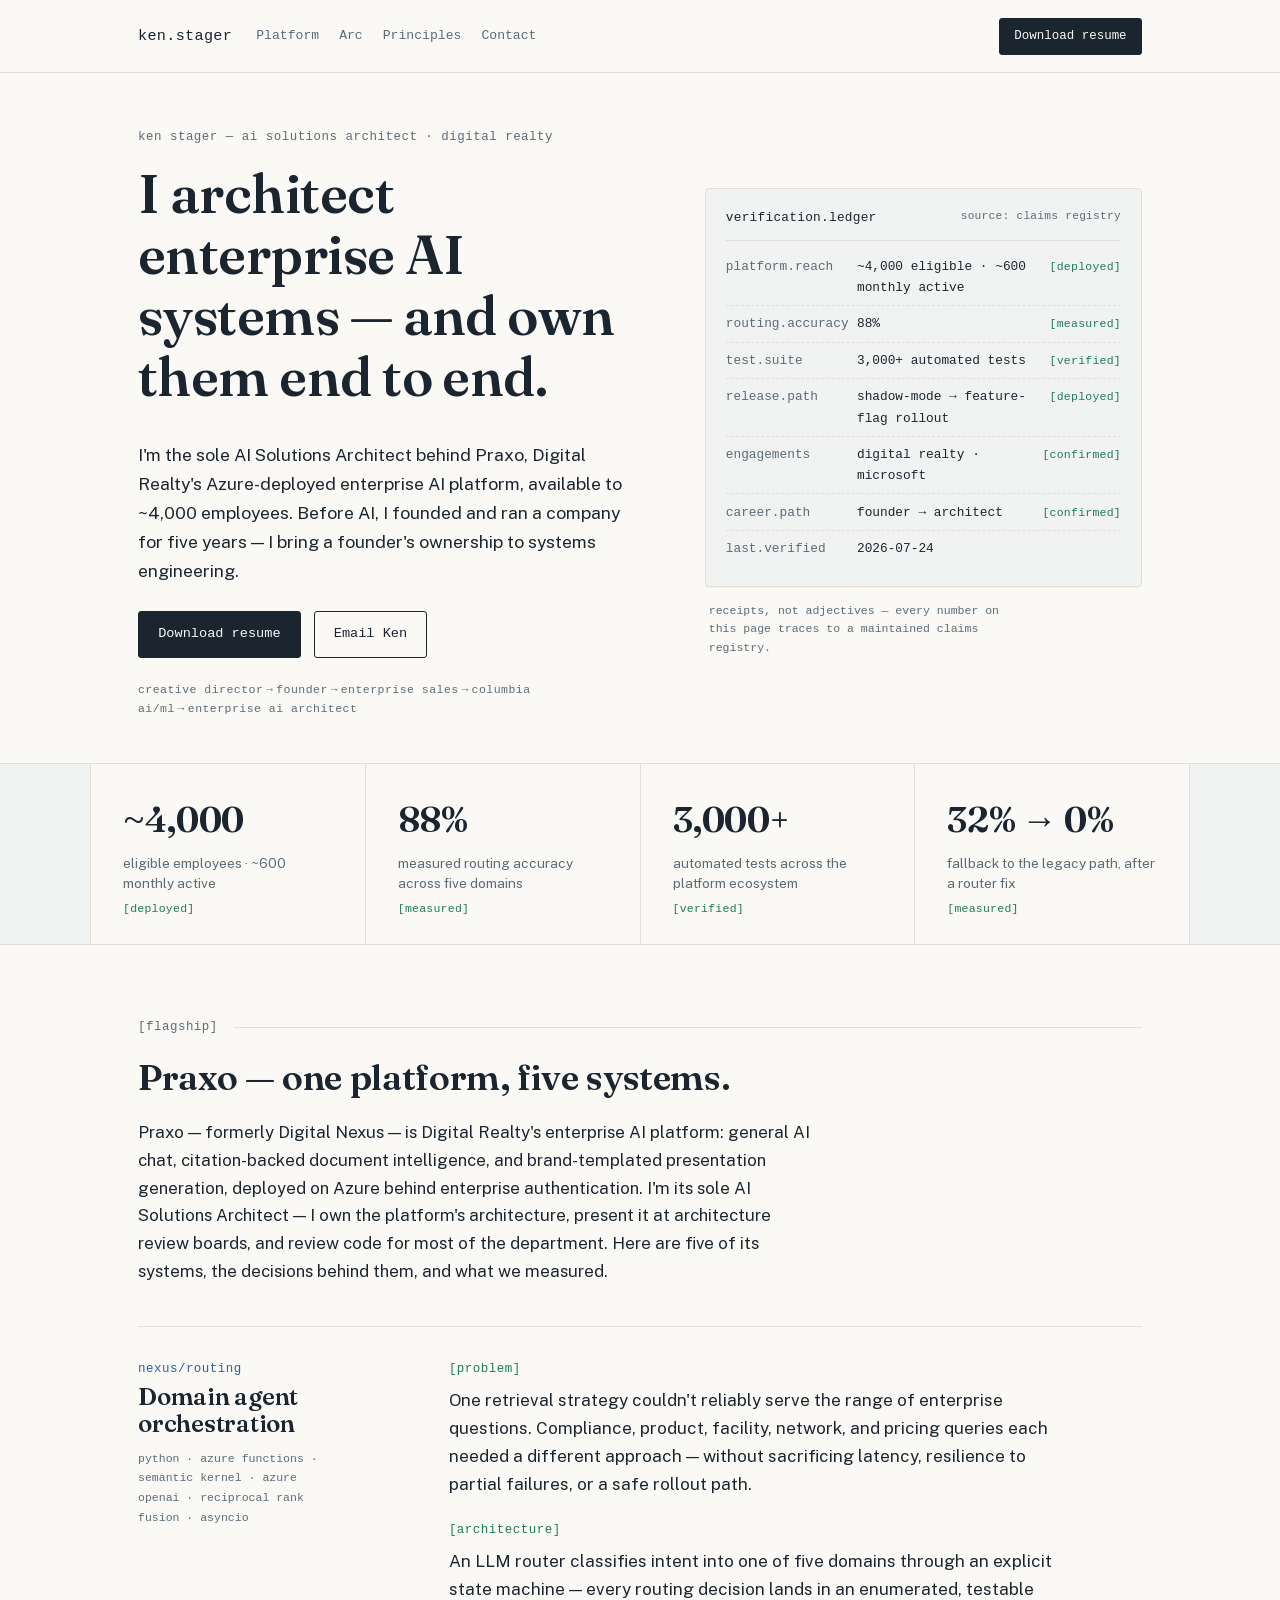
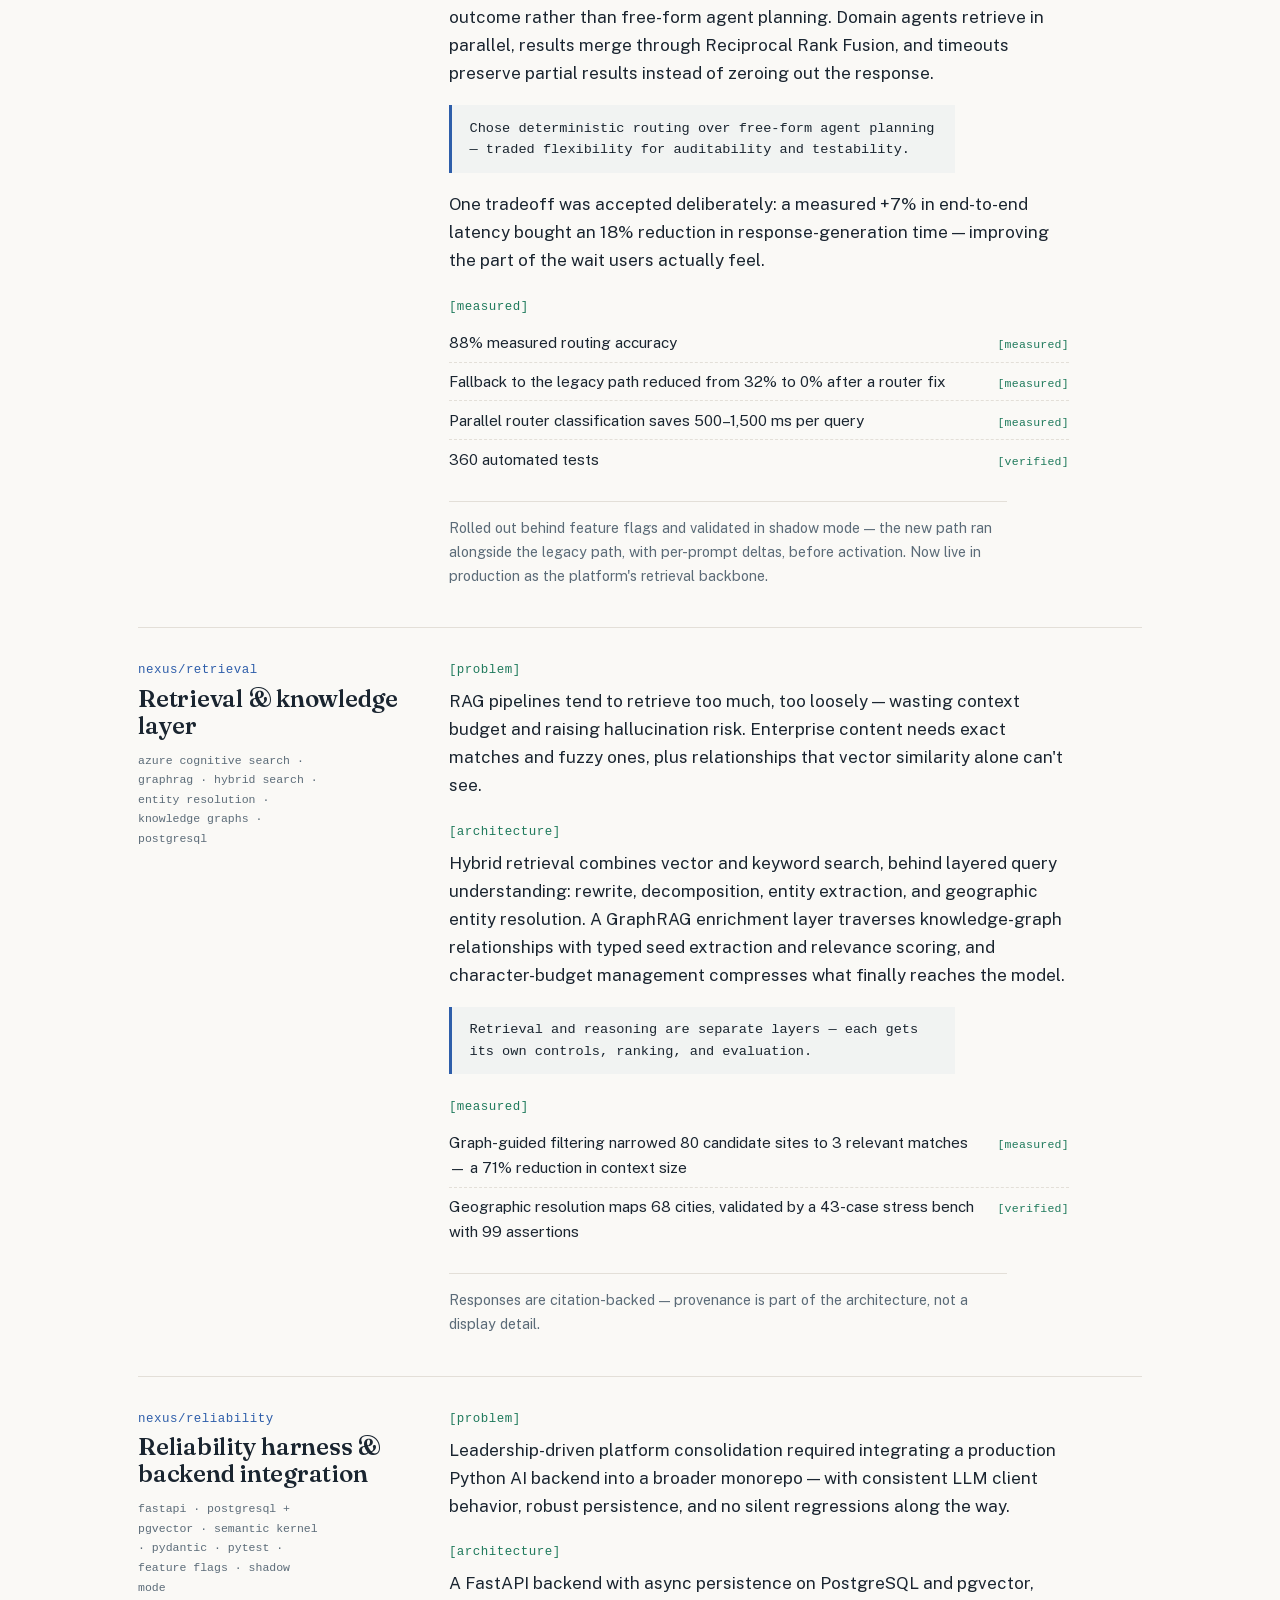
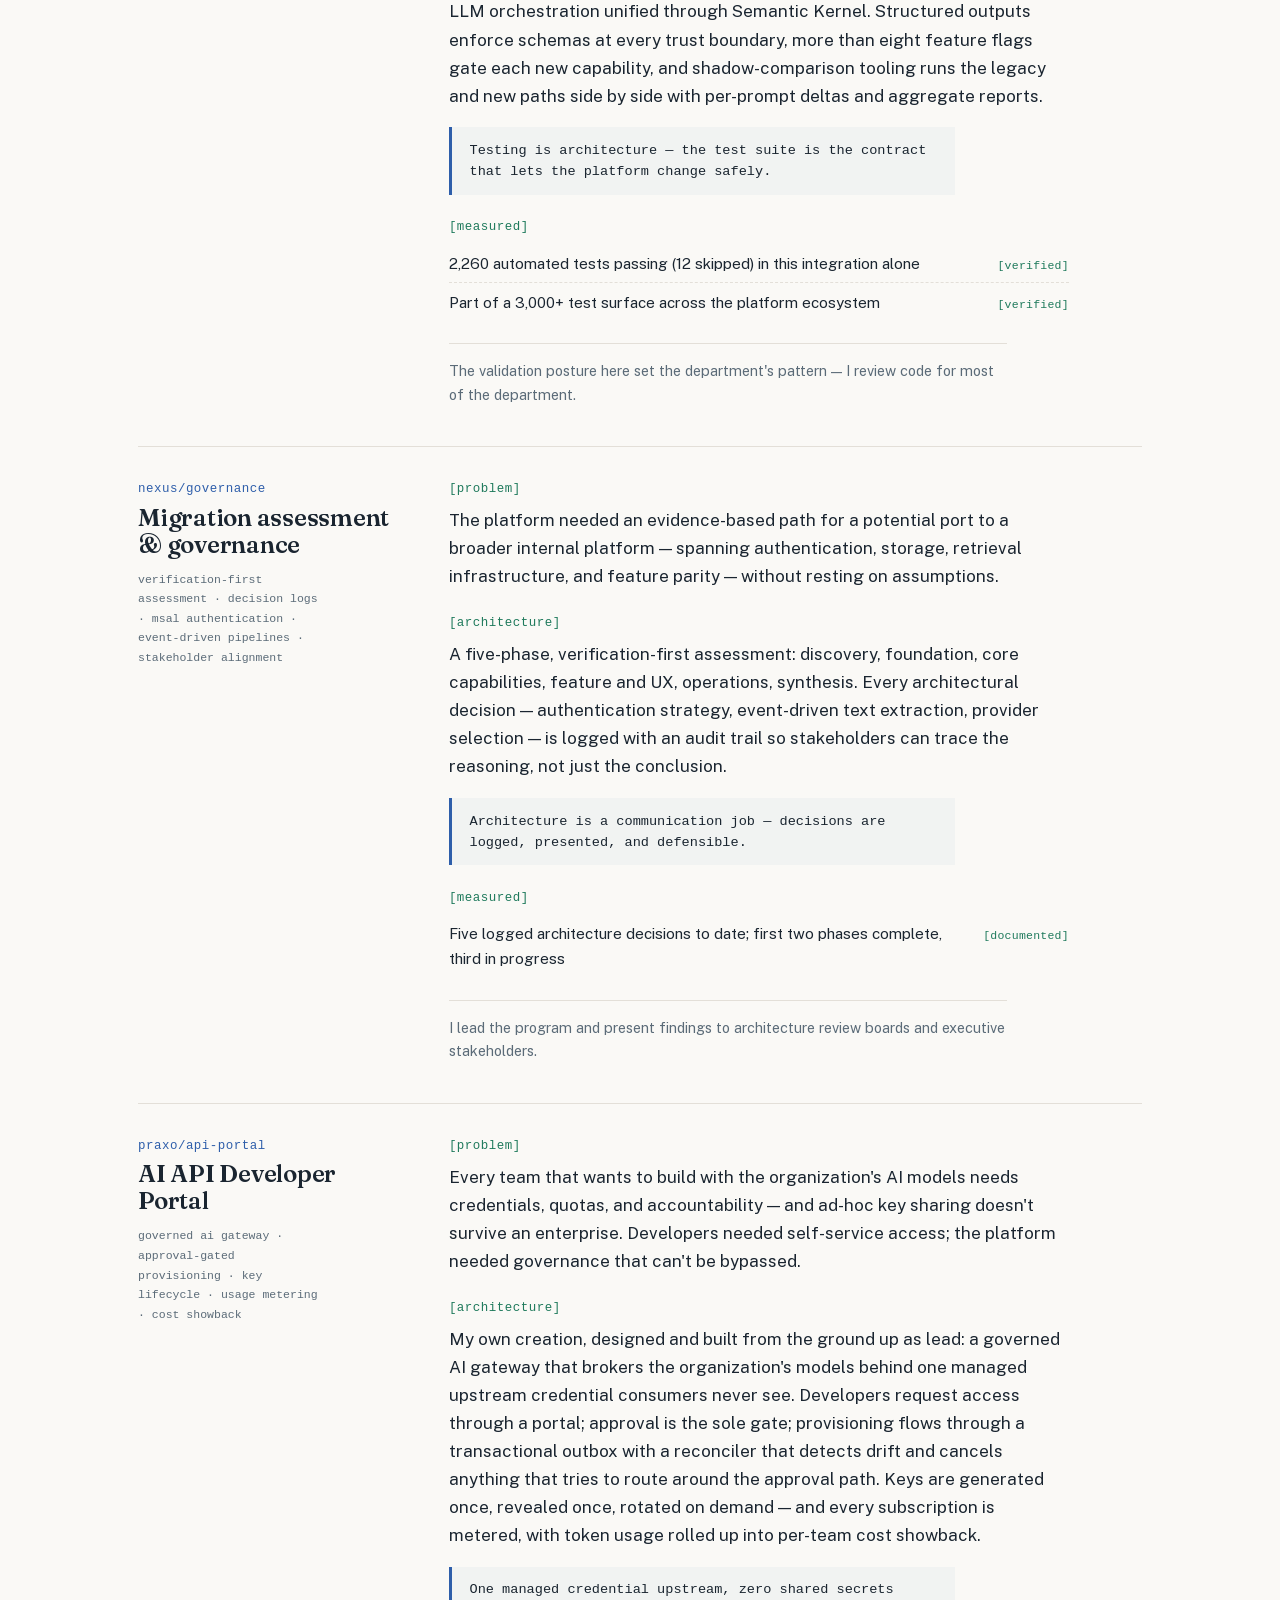
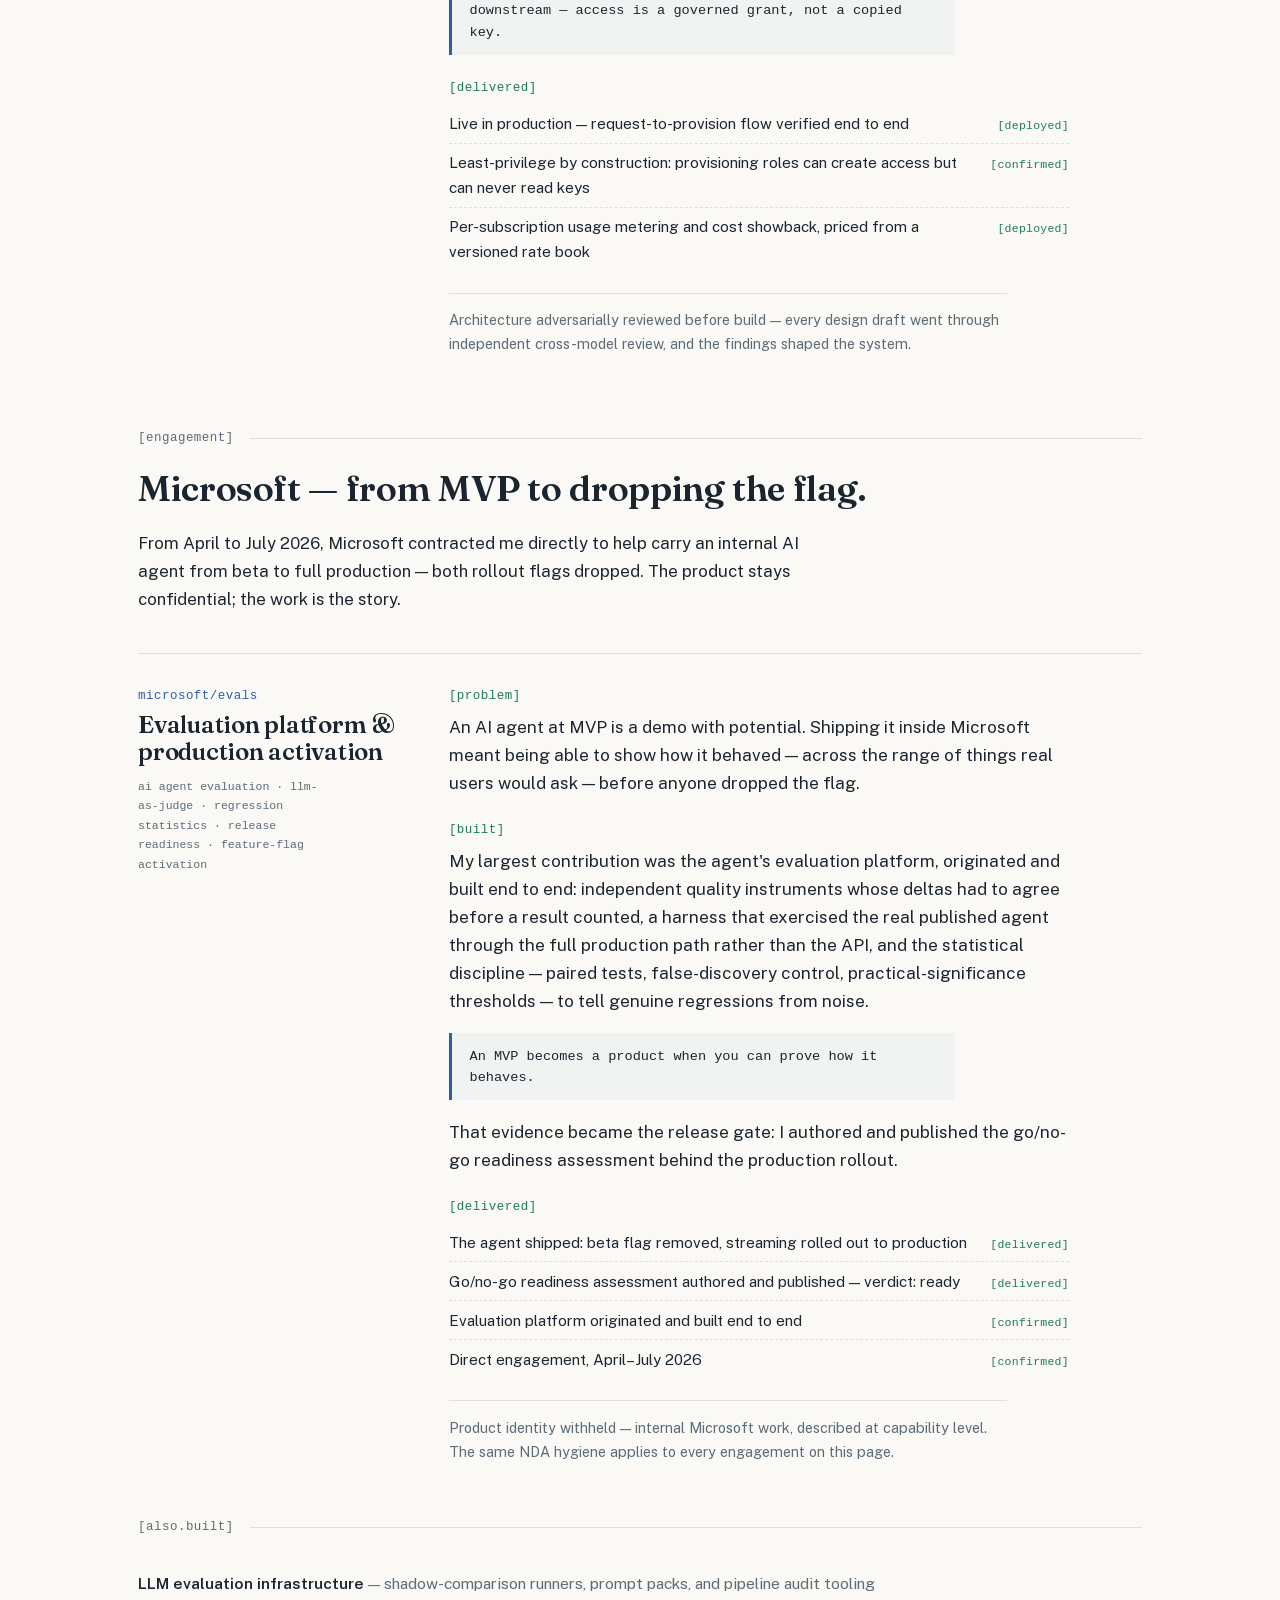
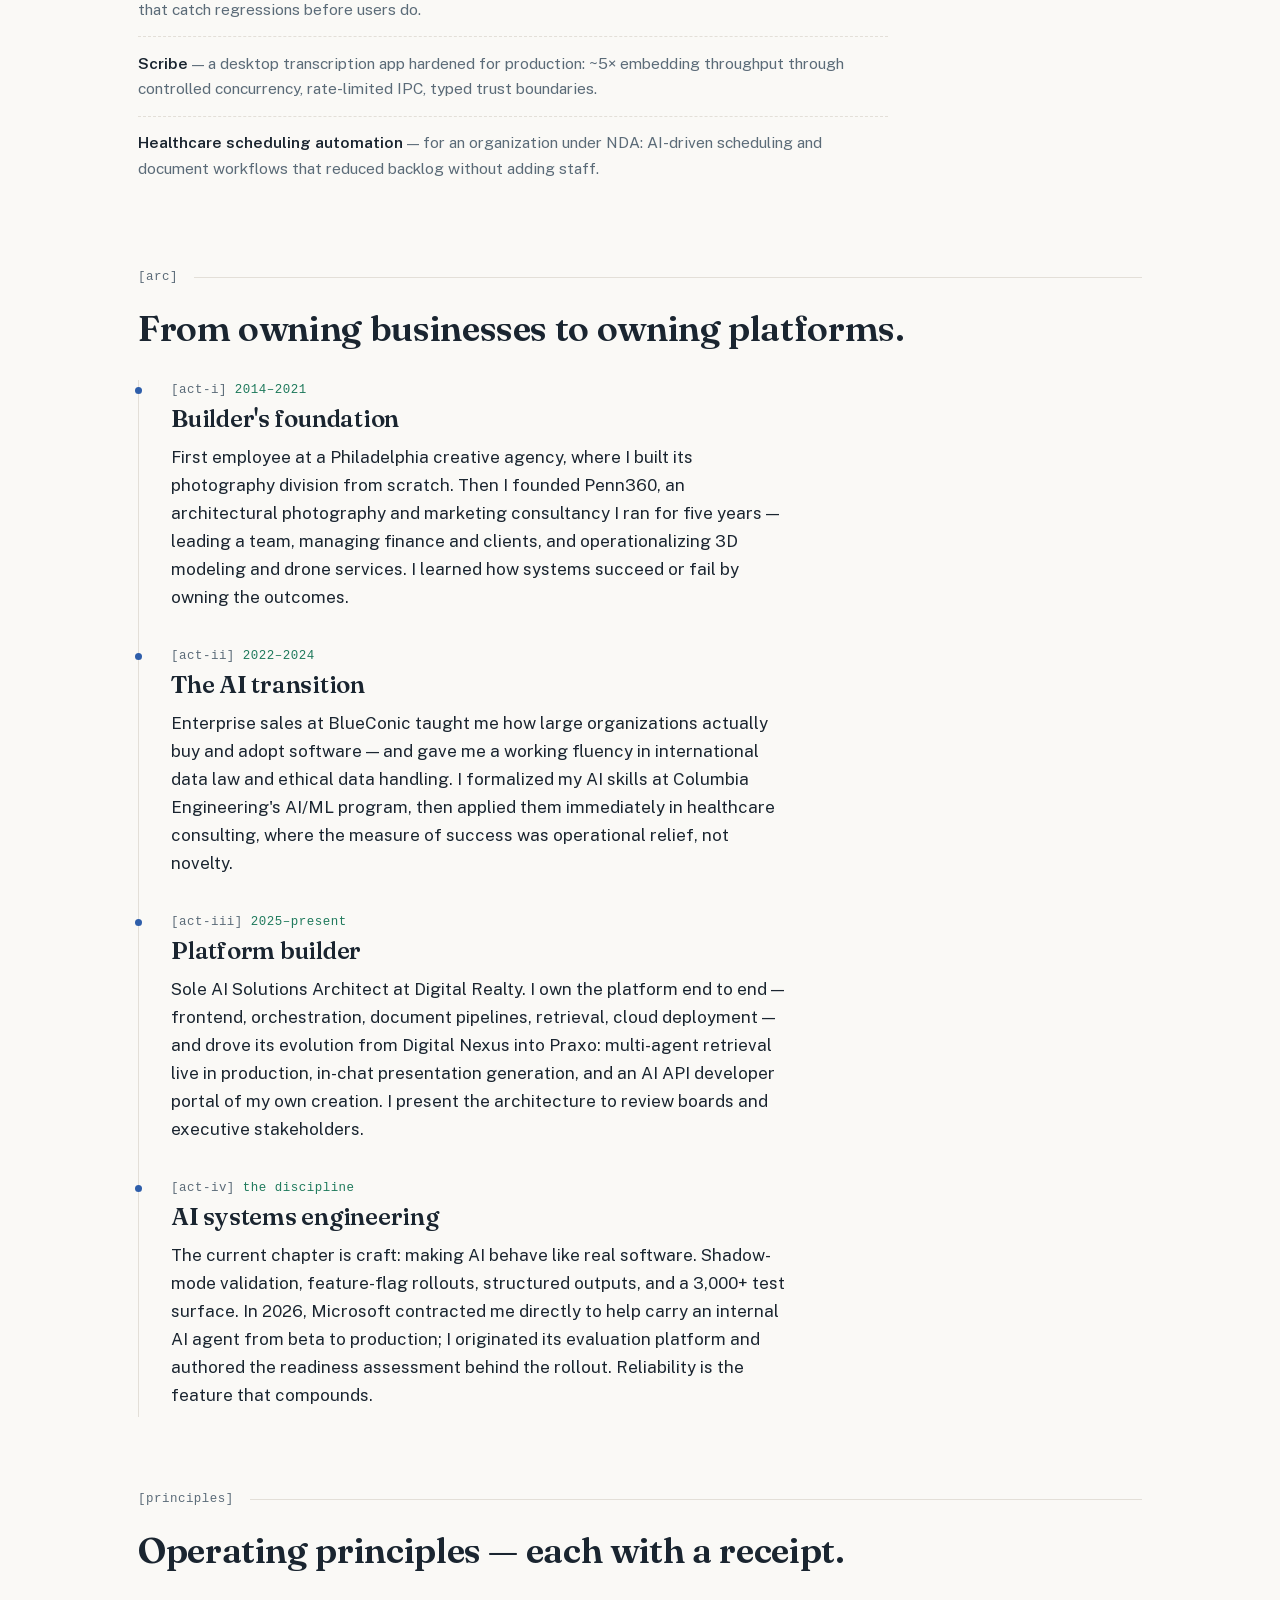
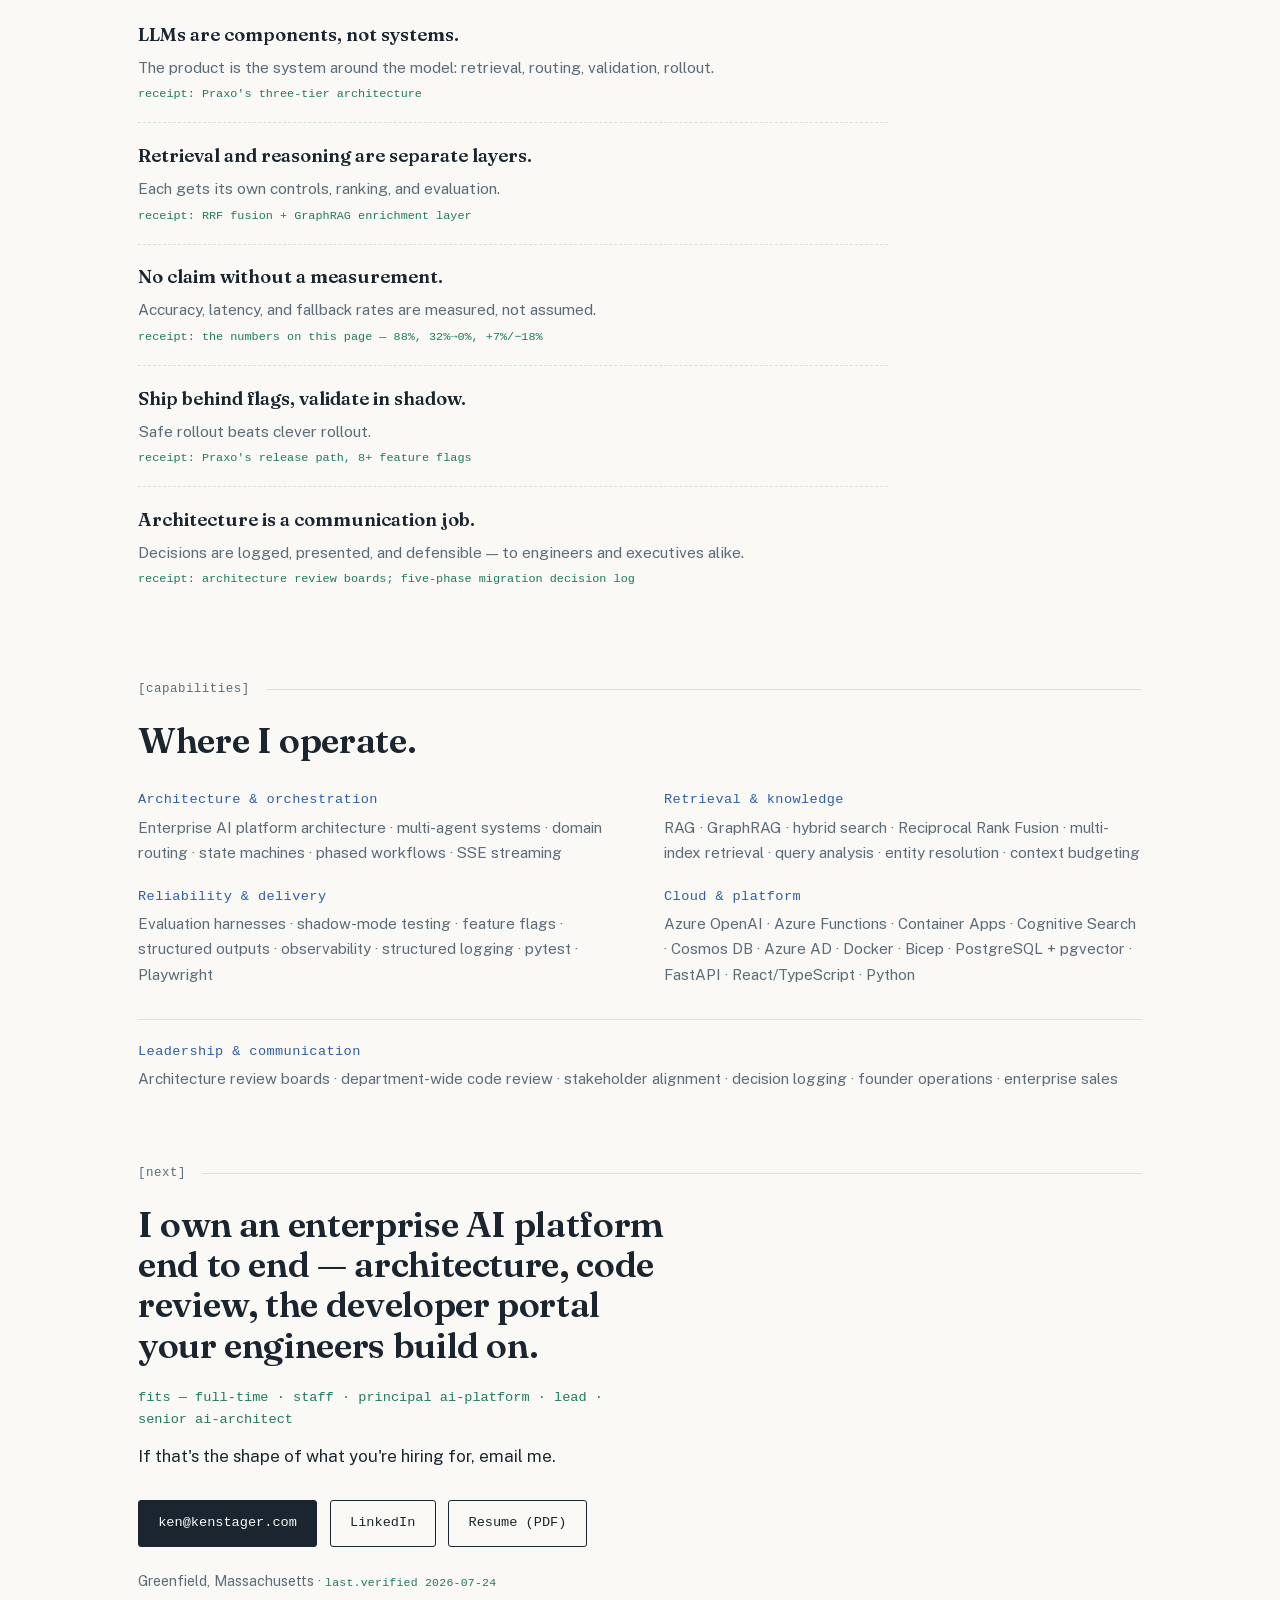
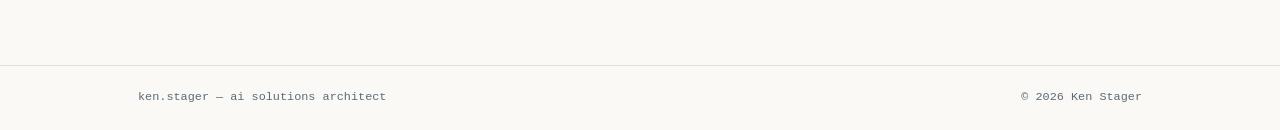
==== index.html @ ca3825c0 "Add Cloudflare Web Analytics beacon Co-Authored-By: Claude Fable 5 <noreply@anthropic.com>" ====
<!DOCTYPE html>
<html lang="en">
<head>
  <meta charset="UTF-8">
  <meta name="viewport" content="width=device-width, initial-scale=1.0">
  <meta name="color-scheme" content="light">
  <meta name="theme-color" content="#FAF9F6">
  <title>Ken Stager — AI Systems Architect | Enterprise AI Platforms</title>
  <meta name="description" content="Ken Stager is the sole AI Solutions Architect behind Praxo, Digital Realty's Azure enterprise AI platform available to ~4,000 employees — and was contracted directly by Microsoft to bring an internal AI agent from MVP to production.">
  <link rel="canonical" href="https://www.kenstager.com/">

  <!-- Open Graph / social sharing -->
  <meta property="og:type" content="profile">
  <meta property="og:title" content="Ken Stager — AI Systems Architect">
  <meta property="og:description" content="Sole AI Solutions Architect behind an Azure enterprise AI platform serving ~4,000 employees. Contracted directly by Microsoft for AI agent evaluation and rollout. Every claim has a receipt.">
  <meta property="og:url" content="https://www.kenstager.com/">
  <meta property="og:image" content="https://www.kenstager.com/og-image.png">
  <meta property="og:image:width" content="1200">
  <meta property="og:image:height" content="630">
  <meta name="twitter:card" content="summary_large_image">
  <meta name="twitter:title" content="Ken Stager — AI Systems Architect">
  <meta name="twitter:description" content="Sole AI Solutions Architect behind an Azure enterprise AI platform serving ~4,000 employees. Every claim has a receipt.">
  <meta name="twitter:image" content="https://www.kenstager.com/og-image.png">

  <link rel="icon" href="favicon.svg" type="image/svg+xml">
  <link rel="apple-touch-icon" href="apple-touch-icon.png">

  <link rel="preload" href="fonts/fraunces-600.woff2" as="font" type="font/woff2" crossorigin>
  <link rel="preload" href="fonts/public-sans.woff2" as="font" type="font/woff2" crossorigin>
  <link rel="stylesheet" href="styles.css">

  <script type="application/ld+json">
  {
    "@context": "https://schema.org",
    "@type": "ProfilePage",
    "dateModified": "2026-07-24",
    "mainEntity": {
      "@type": "Person",
      "name": "Ken Stager",
      "jobTitle": "AI Solutions Architect",
      "worksFor": { "@type": "Organization", "name": "Digital Realty" },
      "alumniOf": { "@type": "CollegeOrUniversity", "name": "Columbia University — Fu Foundation School of Engineering and Applied Science" },
      "address": { "@type": "PostalAddress", "addressLocality": "Greenfield", "addressRegion": "MA", "addressCountry": "US" },
      "email": "mailto:ken@kenstager.com",
      "url": "https://www.kenstager.com/",
      "sameAs": ["https://www.linkedin.com/in/ken-stager/"]
    }
  }
  </script>
</head>
<body>
  <a class="skip-link" href="#main">Skip to content</a>

  <header class="site-header">
    <a class="wordmark" href="#top">ken.stager</a>
    <nav aria-label="Primary">
      <a href="#platform">Platform</a>
      <a href="#arc">Arc</a>
      <a href="#principles">Principles</a>
      <a href="#contact">Contact</a>
    </nav>
    <div class="header-actions">
      <a class="btn btn-primary" href="Ken-Stager-Resume.pdf" download>Download resume</a>
    </div>
  </header>

  <main id="main">

    <!-- ============ HERO ============ -->
    <section class="hero" id="top">
      <div class="hero-copy">
        <p class="eyebrow">ken stager — ai solutions architect · digital realty</p>
        <h1>I architect enterprise AI systems — and own them end&nbsp;to&nbsp;end.</h1>
        <p class="hero-sub">I'm the sole AI Solutions Architect behind Praxo, Digital Realty's Azure-deployed enterprise AI platform, available to ~4,000 employees. Before AI, I founded and ran a company for five years — I bring a founder's ownership to systems engineering.</p>
        <div class="hero-ctas">
          <a class="btn btn-primary" href="Ken-Stager-Resume.pdf" download>Download resume</a>
          <a class="btn btn-ghost" href="mailto:ken@kenstager.com">Email Ken</a>
        </div>
        <p class="breadcrumb" aria-label="Career path">creative director&thinsp;→&thinsp;founder&thinsp;→&thinsp;enterprise sales&thinsp;→&thinsp;columbia ai/ml&thinsp;→&thinsp;enterprise ai architect</p>
      </div>

      <div class="hero-side">
        <div class="ledger" role="img" aria-label="Verification ledger: platform reach around 4,000 eligible users and around 600 monthly active, deployed. Routing accuracy 88 percent, measured. Test suite over 3,000 automated tests, verified. Release path shadow-mode then feature-flag rollout, deployed. Engagements: Digital Realty and Microsoft, confirmed. Career path founder to architect, confirmed. Last verified July 24, 2026.">
          <div class="ledger-head">
            <span>verification.ledger</span>
            <span class="ledger-src">source: claims registry</span>
          </div>
          <dl class="ledger-rows">
            <div class="ledger-row"><dt>platform.reach</dt><dd>~4,000 eligible · ~600 monthly active</dd><dd class="tag">[deployed]</dd></div>
            <div class="ledger-row"><dt>routing.accuracy</dt><dd>88%</dd><dd class="tag">[measured]</dd></div>
            <div class="ledger-row"><dt>test.suite</dt><dd>3,000+ automated tests</dd><dd class="tag">[verified]</dd></div>
            <div class="ledger-row"><dt>release.path</dt><dd>shadow-mode → feature-flag rollout</dd><dd class="tag">[deployed]</dd></div>
            <div class="ledger-row"><dt>engagements</dt><dd>digital realty · microsoft</dd><dd class="tag">[confirmed]</dd></div>
            <div class="ledger-row"><dt>career.path</dt><dd>founder → architect</dd><dd class="tag">[confirmed]</dd></div>
            <div class="ledger-row"><dt>last.verified</dt><dd>2026-07-24</dd><dd class="tag"></dd></div>
          </dl>
        </div>
        <p class="ledger-note">receipts, not adjectives — every number on this page traces to a maintained claims registry.</p>
      </div>
    </section>

    <!-- ============ PROOF STRIP ============ -->
    <section class="proof" aria-label="Key measured results">
      <div class="proof-inner">
      <div class="stat">
        <span class="stat-value">~4,000</span>
        <span class="stat-label">eligible employees · ~600 monthly active</span>
        <span class="tag">[deployed]</span>
      </div>
      <div class="stat">
        <span class="stat-value">88%</span>
        <span class="stat-label">measured routing accuracy across five domains</span>
        <span class="tag">[measured]</span>
      </div>
      <div class="stat">
        <span class="stat-value">3,000+</span>
        <span class="stat-label">automated tests across the platform ecosystem</span>
        <span class="tag">[verified]</span>
      </div>
      <div class="stat">
        <span class="stat-value">32%&thinsp;→&thinsp;0%</span>
        <span class="stat-label">fallback to the legacy path, after a router fix</span>
        <span class="tag">[measured]</span>
      </div>
      </div>
    </section>

    <!-- ============ FLAGSHIP ============ -->
    <section class="section" id="platform">
      <p class="section-eyebrow">[flagship]</p>
      <h2>Praxo — one platform, five systems.</h2>
      <p class="section-lede">Praxo — formerly Digital Nexus — is Digital Realty's enterprise AI platform: general AI chat, citation-backed document intelligence, and brand-templated presentation generation, deployed on Azure behind enterprise authentication. I'm its sole AI Solutions Architect — I own the platform's architecture, present it at architecture review boards, and review code for most of the department. Here are five of its systems, the decisions behind them, and what we measured.</p>

      <!-- (a) Domain agent orchestration -->
      <article class="case">
        <p class="case-scope">nexus/routing</p>
        <h3>Domain agent orchestration</h3>
        <p class="case-stack">python · azure functions · semantic kernel · azure openai · reciprocal rank fusion · asyncio</p>
        <div class="case-body">
          <div class="case-block">
            <p class="case-label">[problem]</p>
            <p>One retrieval strategy couldn't reliably serve the range of enterprise questions. Compliance, product, facility, network, and pricing queries each needed a different approach — without sacrificing latency, resilience to partial failures, or a safe rollout path.</p>
          </div>
          <div class="case-block">
            <p class="case-label">[architecture]</p>
            <p>An LLM router classifies intent into one of five domains through an explicit state machine — every routing decision lands in an enumerated, testable outcome rather than free-form agent planning. Domain agents retrieve in parallel, results merge through Reciprocal Rank Fusion, and timeouts preserve partial results instead of zeroing out the response.</p>
            <blockquote class="decision">Chose deterministic routing over free-form agent planning — traded flexibility for auditability and testability.</blockquote>
            <p>One tradeoff was accepted deliberately: a measured +7% in end-to-end latency bought an 18% reduction in response-generation time — improving the part of the wait users actually feel.</p>
          </div>
          <div class="case-block">
            <p class="case-label">[measured]</p>
            <ul class="measured-list">
              <li>88% measured routing accuracy <span class="tag">[measured]</span></li>
              <li>Fallback to the legacy path reduced from 32% to 0% after a router fix <span class="tag">[measured]</span></li>
              <li>Parallel router classification saves 500–1,500&nbsp;ms per query <span class="tag">[measured]</span></li>
              <li>360 automated tests <span class="tag">[verified]</span></li>
            </ul>
          </div>
          <p class="case-receipt">Rolled out behind feature flags and validated in shadow mode — the new path ran alongside the legacy path, with per-prompt deltas, before activation. Now live in production as the platform's retrieval backbone.</p>
        </div>
      </article>

      <!-- (b) Retrieval & knowledge layer -->
      <article class="case">
        <p class="case-scope">nexus/retrieval</p>
        <h3>Retrieval &amp; knowledge layer</h3>
        <p class="case-stack">azure cognitive search · graphrag · hybrid search · entity resolution · knowledge graphs · postgresql</p>
        <div class="case-body">
          <div class="case-block">
            <p class="case-label">[problem]</p>
            <p>RAG pipelines tend to retrieve too much, too loosely — wasting context budget and raising hallucination risk. Enterprise content needs exact matches and fuzzy ones, plus relationships that vector similarity alone can't see.</p>
          </div>
          <div class="case-block">
            <p class="case-label">[architecture]</p>
            <p>Hybrid retrieval combines vector and keyword search, behind layered query understanding: rewrite, decomposition, entity extraction, and geographic entity resolution. A GraphRAG enrichment layer traverses knowledge-graph relationships with typed seed extraction and relevance scoring, and character-budget management compresses what finally reaches the model.</p>
            <blockquote class="decision">Retrieval and reasoning are separate layers — each gets its own controls, ranking, and evaluation.</blockquote>
          </div>
          <div class="case-block">
            <p class="case-label">[measured]</p>
            <ul class="measured-list">
              <li>Graph-guided filtering narrowed 80 candidate sites to 3 relevant matches — a 71% reduction in context size <span class="tag">[measured]</span></li>
              <li>Geographic resolution maps 68 cities, validated by a 43-case stress bench with 99 assertions <span class="tag">[verified]</span></li>
            </ul>
          </div>
          <p class="case-receipt">Responses are citation-backed — provenance is part of the architecture, not a display detail.</p>
        </div>
      </article>

      <!-- (c) Reliability harness -->
      <article class="case">
        <p class="case-scope">nexus/reliability</p>
        <h3>Reliability harness &amp; backend integration</h3>
        <p class="case-stack">fastapi · postgresql + pgvector · semantic kernel · pydantic · pytest · feature flags · shadow mode</p>
        <div class="case-body">
          <div class="case-block">
            <p class="case-label">[problem]</p>
            <p>Leadership-driven platform consolidation required integrating a production Python AI backend into a broader monorepo — with consistent LLM client behavior, robust persistence, and no silent regressions along the way.</p>
          </div>
          <div class="case-block">
            <p class="case-label">[architecture]</p>
            <p>A FastAPI backend with async persistence on PostgreSQL and pgvector, LLM orchestration unified through Semantic Kernel. Structured outputs enforce schemas at every trust boundary, more than eight feature flags gate each new capability, and shadow-comparison tooling runs the legacy and new paths side by side with per-prompt deltas and aggregate reports.</p>
            <blockquote class="decision">Testing is architecture — the test suite is the contract that lets the platform change safely.</blockquote>
          </div>
          <div class="case-block">
            <p class="case-label">[measured]</p>
            <ul class="measured-list">
              <li>2,260 automated tests passing (12 skipped) in this integration alone <span class="tag">[verified]</span></li>
              <li>Part of a 3,000+ test surface across the platform ecosystem <span class="tag">[verified]</span></li>
            </ul>
          </div>
          <p class="case-receipt">The validation posture here set the department's pattern — I review code for most of the department.</p>
        </div>
      </article>

      <!-- (d) Migration governance -->
      <article class="case">
        <p class="case-scope">nexus/governance</p>
        <h3>Migration assessment &amp; governance</h3>
        <p class="case-stack">verification-first assessment · decision logs · msal authentication · event-driven pipelines · stakeholder alignment</p>
        <div class="case-body">
          <div class="case-block">
            <p class="case-label">[problem]</p>
            <p>The platform needed an evidence-based path for a potential port to a broader internal platform — spanning authentication, storage, retrieval infrastructure, and feature parity — without resting on assumptions.</p>
          </div>
          <div class="case-block">
            <p class="case-label">[architecture]</p>
            <p>A five-phase, verification-first assessment: discovery, foundation, core capabilities, feature and UX, operations, synthesis. Every architectural decision — authentication strategy, event-driven text extraction, provider selection — is logged with an audit trail so stakeholders can trace the reasoning, not just the conclusion.</p>
            <blockquote class="decision">Architecture is a communication job — decisions are logged, presented, and defensible.</blockquote>
          </div>
          <div class="case-block">
            <p class="case-label">[measured]</p>
            <ul class="measured-list">
              <li>Five logged architecture decisions to date; first two phases complete, third in progress <span class="tag">[documented]</span></li>
            </ul>
          </div>
          <p class="case-receipt">I lead the program and present findings to architecture review boards and executive stakeholders.</p>
        </div>
      </article>

      <!-- (e) AI API Developer Portal -->
      <article class="case">
        <p class="case-scope">praxo/api-portal</p>
        <h3>AI API Developer Portal</h3>
        <p class="case-stack">governed ai gateway · approval-gated provisioning · key lifecycle · usage metering · cost showback</p>
        <div class="case-body">
          <div class="case-block">
            <p class="case-label">[problem]</p>
            <p>Every team that wants to build with the organization's AI models needs credentials, quotas, and accountability — and ad-hoc key sharing doesn't survive an enterprise. Developers needed self-service access; the platform needed governance that can't be bypassed.</p>
          </div>
          <div class="case-block">
            <p class="case-label">[architecture]</p>
            <p>My own creation, designed and built from the ground up as lead: a governed AI gateway that brokers the organization's models behind one managed upstream credential consumers never see. Developers request access through a portal; approval is the sole gate; provisioning flows through a transactional outbox with a reconciler that detects drift and cancels anything that tries to route around the approval path. Keys are generated once, revealed once, rotated on demand — and every subscription is metered, with token usage rolled up into per-team cost showback.</p>
            <blockquote class="decision">One managed credential upstream, zero shared secrets downstream — access is a governed grant, not a copied key.</blockquote>
          </div>
          <div class="case-block">
            <p class="case-label">[delivered]</p>
            <ul class="measured-list">
              <li>Live in production — request-to-provision flow verified end to end <span class="tag">[deployed]</span></li>
              <li>Least-privilege by construction: provisioning roles can create access but can never read keys <span class="tag">[confirmed]</span></li>
              <li>Per-subscription usage metering and cost showback, priced from a versioned rate book <span class="tag">[deployed]</span></li>
            </ul>
          </div>
          <p class="case-receipt">Architecture adversarially reviewed before build — every design draft went through independent cross-model review, and the findings shaped the system.</p>
        </div>
      </article>
    </section>

    <!-- ============ MICROSOFT ENGAGEMENT ============ -->
    <section class="section" id="microsoft">
      <p class="section-eyebrow">[engagement]</p>
      <h2>Microsoft — from MVP to dropping the flag.</h2>
      <p class="section-lede">From April to July 2026, Microsoft contracted me directly to help carry an internal AI agent from beta to full production — both rollout flags dropped. The product stays confidential; the work is the story.</p>

      <article class="case">
        <p class="case-scope">microsoft/evals</p>
        <h3>Evaluation platform &amp; production activation</h3>
        <p class="case-stack">ai agent evaluation · llm-as-judge · regression statistics · release readiness · feature-flag activation</p>
        <div class="case-body">
          <div class="case-block">
            <p class="case-label">[problem]</p>
            <p>An AI agent at MVP is a demo with potential. Shipping it inside Microsoft meant being able to show how it behaved — across the range of things real users would ask — before anyone dropped the flag.</p>
          </div>
          <div class="case-block">
            <p class="case-label">[built]</p>
            <p>My largest contribution was the agent's evaluation platform, originated and built end to end: independent quality instruments whose deltas had to agree before a result counted, a harness that exercised the real published agent through the full production path rather than the API, and the statistical discipline — paired tests, false-discovery control, practical-significance thresholds — to tell genuine regressions from noise.</p>
            <blockquote class="decision">An MVP becomes a product when you can prove how it behaves.</blockquote>
            <p>That evidence became the release gate: I authored and published the go/no-go readiness assessment behind the production rollout.</p>
          </div>
          <div class="case-block">
            <p class="case-label">[delivered]</p>
            <ul class="measured-list">
              <li>The agent shipped: beta flag removed, streaming rolled out to production <span class="tag">[delivered]</span></li>
              <li>Go/no-go readiness assessment authored and published — verdict: ready <span class="tag">[delivered]</span></li>
              <li>Evaluation platform originated and built end to end <span class="tag">[confirmed]</span></li>
              <li>Direct engagement, April–July 2026 <span class="tag">[confirmed]</span></li>
            </ul>
          </div>
          <p class="case-receipt">Product identity withheld — internal Microsoft work, described at capability level. The same NDA hygiene applies to every engagement on this page.</p>
        </div>
      </article>
    </section>

    <!-- ============ ALSO BUILT ============ -->
    <section class="section also-built" aria-label="Additional systems">
      <p class="section-eyebrow">[also.built]</p>
      <ul class="also-list">
        <li><strong>LLM evaluation infrastructure</strong> — shadow-comparison runners, prompt packs, and pipeline audit tooling that catch regressions before users do.</li>
        <li><strong>Scribe</strong> — a desktop transcription app hardened for production: ~5× embedding throughput through controlled concurrency, rate-limited IPC, typed trust boundaries.</li>
        <li><strong>Healthcare scheduling automation</strong> — for an organization under NDA: AI-driven scheduling and document workflows that reduced backlog without adding staff.</li>
      </ul>
    </section>

    <!-- ============ THE ARC ============ -->
    <section class="section" id="arc">
      <p class="section-eyebrow">[arc]</p>
      <h2>From owning businesses to owning platforms.</h2>
      <ol class="arc-list">
        <li class="act">
          <p class="act-label">[act-i] <span class="act-years">2014–2021</span></p>
          <h3>Builder's foundation</h3>
          <p>First employee at a Philadelphia creative agency, where I built its photography division from scratch. Then I founded Penn360, an architectural photography and marketing consultancy I ran for five years — leading a team, managing finance and clients, and operationalizing 3D modeling and drone services. I learned how systems succeed or fail by owning the outcomes.</p>
        </li>
        <li class="act">
          <p class="act-label">[act-ii] <span class="act-years">2022–2024</span></p>
          <h3>The AI transition</h3>
          <p>Enterprise sales at BlueConic taught me how large organizations actually buy and adopt software — and gave me a working fluency in international data law and ethical data handling. I formalized my AI skills at Columbia Engineering's AI/ML program, then applied them immediately in healthcare consulting, where the measure of success was operational relief, not novelty.</p>
        </li>
        <li class="act">
          <p class="act-label">[act-iii] <span class="act-years">2025–present</span></p>
          <h3>Platform builder</h3>
          <p>Sole AI Solutions Architect at Digital Realty. I own the platform end to end — frontend, orchestration, document pipelines, retrieval, cloud deployment — and drove its evolution from Digital Nexus into Praxo: multi-agent retrieval live in production, in-chat presentation generation, and an AI API developer portal of my own creation. I present the architecture to review boards and executive stakeholders.</p>
        </li>
        <li class="act">
          <p class="act-label">[act-iv] <span class="act-years">the discipline</span></p>
          <h3>AI systems engineering</h3>
          <p>The current chapter is craft: making AI behave like real software. Shadow-mode validation, feature-flag rollouts, structured outputs, and a 3,000+ test surface. In 2026, Microsoft contracted me directly to help carry an internal AI agent from beta to production; I originated its evaluation platform and authored the readiness assessment behind the rollout. Reliability is the feature that compounds.</p>
        </li>
      </ol>
    </section>

    <!-- ============ PRINCIPLES ============ -->
    <section class="section" id="principles">
      <p class="section-eyebrow">[principles]</p>
      <h2>Operating principles — each with a receipt.</h2>
      <dl class="principles-list">
        <div class="principle">
          <dt>LLMs are components, not systems.</dt>
          <dd>The product is the system around the model: retrieval, routing, validation, rollout. <span class="receipt">receipt: Praxo's three-tier architecture</span></dd>
        </div>
        <div class="principle">
          <dt>Retrieval and reasoning are separate layers.</dt>
          <dd>Each gets its own controls, ranking, and evaluation. <span class="receipt">receipt: RRF fusion + GraphRAG enrichment layer</span></dd>
        </div>
        <div class="principle">
          <dt>No claim without a measurement.</dt>
          <dd>Accuracy, latency, and fallback rates are measured, not assumed. <span class="receipt">receipt: the numbers on this page — 88%, 32%→0%, +7%/−18%</span></dd>
        </div>
        <div class="principle">
          <dt>Ship behind flags, validate in shadow.</dt>
          <dd>Safe rollout beats clever rollout. <span class="receipt">receipt: Praxo's release path, 8+ feature flags</span></dd>
        </div>
        <div class="principle">
          <dt>Architecture is a communication job.</dt>
          <dd>Decisions are logged, presented, and defensible — to engineers and executives alike. <span class="receipt">receipt: architecture review boards; five-phase migration decision log</span></dd>
        </div>
      </dl>
    </section>

    <!-- ============ CAPABILITIES ============ -->
    <section class="section" id="capabilities">
      <p class="section-eyebrow">[capabilities]</p>
      <h2>Where I operate.</h2>
      <div class="cap-grid">
        <div class="cap">
          <h3>Architecture &amp; orchestration</h3>
          <p>Enterprise AI platform architecture · multi-agent systems · domain routing · state machines · phased workflows · SSE streaming</p>
        </div>
        <div class="cap">
          <h3>Retrieval &amp; knowledge</h3>
          <p>RAG · GraphRAG · hybrid search · Reciprocal Rank Fusion · multi-index retrieval · query analysis · entity resolution · context budgeting</p>
        </div>
        <div class="cap">
          <h3>Reliability &amp; delivery</h3>
          <p>Evaluation harnesses · shadow-mode testing · feature flags · structured outputs · observability · structured logging · pytest · Playwright</p>
        </div>
        <div class="cap">
          <h3>Cloud &amp; platform</h3>
          <p>Azure OpenAI · Azure Functions · Container Apps · Cognitive Search · Cosmos DB · Azure AD · Docker · Bicep · PostgreSQL + pgvector · FastAPI · React/TypeScript · Python</p>
        </div>
        <div class="cap cap-wide">
          <h3>Leadership &amp; communication</h3>
          <p>Architecture review boards · department-wide code review · stakeholder alignment · decision logging · founder operations · enterprise sales</p>
        </div>
      </div>
    </section>

    <!-- ============ CONTACT / ENGAGEMENTS ============ -->
    <section class="section contact" id="contact">
      <p class="section-eyebrow">[next]</p>
      <h2>I own an enterprise AI platform end to end — architecture, code review, the developer portal your engineers build on.</h2>
      <p class="contact-fits">fits — full-time · staff · principal ai-platform · lead · senior ai-architect</p>
      <p class="contact-lede">If that's the shape of what you're hiring for, email me.</p>
      <div class="contact-actions">
        <a class="btn btn-primary" href="mailto:ken@kenstager.com">ken@kenstager.com</a>
        <a class="btn btn-ghost" href="https://www.linkedin.com/in/ken-stager/" rel="me">LinkedIn</a>
        <a class="btn btn-ghost" href="Ken-Stager-Resume.pdf" download>Resume (PDF)</a>
      </div>
      <p class="contact-meta">Greenfield, Massachusetts · <span class="tag">last.verified 2026-07-24</span></p>
    </section>

  </main>

  <footer class="site-footer">
    <span>ken.stager — ai solutions architect</span>
    <span>© <span id="year">2026</span> Ken Stager</span>
  </footer>

  <script src="script.js"></script>
  <!-- Cloudflare Web Analytics --><script type='module' src='https://static.cloudflareinsights.com/beacon.min.js' data-cf-beacon='{"token": "e5ba6a5b169745c2ac251959fb2ea677"}'></script><!-- End Cloudflare Web Analytics -->
</body>
</html>
---- styles.css ----
/* ==========================================================================
   Ken Stager — professional site
   Concept: "a claims registry — every claim has a receipt."
   Editorial paper document with a systems spine of mono provenance tags.
   ========================================================================== */

/* ---------- Fonts (self-hosted, latin subsets) ---------- */
@font-face {
  font-family: 'Fraunces';
  font-style: normal;
  font-weight: 600;
  font-display: swap;
  src: url('fonts/fraunces-600.woff2') format('woff2');
}
@font-face {
  font-family: 'Public Sans';
  font-style: normal;
  font-weight: 100 900;
  font-display: swap;
  src: url('fonts/public-sans.woff2') format('woff2');
}
@font-face {
  font-family: 'IBM Plex Mono';
  font-style: normal;
  font-weight: 400;
  font-display: swap;
  src: url('fonts/ibm-plex-mono-400.woff2') format('woff2');
}

/* ---------- Tokens ---------- */
:root {
  --paper: #FAF9F6;
  --ink: #1A2530;
  --cobalt: #2E5EAA;
  --cobalt-deep: #24497F;
  --verify-green: #1F7A5C;
  --muted: #5B6B78;
  --line: #E3DFD8;
  --ledger-bg: #F1F3F2;

  --font-display: 'Fraunces', Georgia, 'Iowan Old Style', 'Times New Roman', serif;
  --font-body: 'Public Sans', -apple-system, 'Segoe UI', 'Helvetica Neue', Arial, sans-serif;
  --font-mono: 'IBM Plex Mono', ui-monospace, 'SF Mono', Menlo, Consolas, monospace;

  --measure: 62ch;
  --pad: clamp(1.25rem, 4vw, 3rem);
  --max: 1100px;
}

/* ---------- Reset & base ---------- */
*, *::before, *::after { box-sizing: border-box; }
html { scroll-behavior: smooth; color-scheme: light; }
[id] { scroll-margin-top: 5.5rem; }
::selection { background: var(--cobalt); color: var(--paper); }
@media (prefers-reduced-motion: reduce) {
  html { scroll-behavior: auto; }
}
body {
  margin: 0;
  background: var(--paper);
  color: var(--ink);
  font-family: var(--font-body);
  font-size: 1.0625rem;
  line-height: 1.65;
  -webkit-font-smoothing: antialiased;
}
img { max-width: 100%; display: block; }
h1, h2, h3 { font-family: var(--font-display); font-weight: 600; line-height: 1.12; margin: 0 0 0.6em; letter-spacing: -0.01em; }
h1 { font-size: clamp(2.1rem, 4.6vw, 3.4rem); }
h2 { font-size: clamp(1.6rem, 3vw, 2.25rem); }
h3 { font-size: clamp(1.2rem, 2vw, 1.5rem); }
p { margin: 0 0 1em; max-width: var(--measure); }
ul, ol, dl { margin: 0; padding: 0; }
a { color: var(--cobalt); }
a:hover { color: var(--cobalt-deep); }

:focus-visible {
  outline: 2px solid var(--cobalt);
  outline-offset: 3px;
  border-radius: 2px;
}

.skip-link {
  position: absolute;
  left: -9999px;
  top: 0;
  background: var(--ink);
  color: var(--paper);
  padding: 0.6rem 1rem;
  z-index: 100;
  font-family: var(--font-mono);
  font-size: 0.85rem;
}
.skip-link:focus { left: 0; }

/* ---------- Shared mono devices ---------- */
.tag {
  font-family: var(--font-mono);
  font-size: 0.72rem;
  color: var(--verify-green);
  letter-spacing: 0.02em;
  white-space: nowrap;
}
.eyebrow,
.section-eyebrow,
.case-scope,
.case-label,
.act-label,
.breadcrumb {
  font-family: var(--font-mono);
  font-size: 0.78rem;
  letter-spacing: 0.04em;
  color: var(--muted);
}
.section-eyebrow {
  display: flex;
  align-items: center;
  gap: 1rem;
  margin: 0 0 1.25rem;
  max-width: none; /* the rule spans the content column, not the text measure */
}
.section-eyebrow::after {
  content: '';
  flex: 1;
  height: 1px;
  background: var(--line);
}

/* ---------- Buttons ---------- */
.btn {
  display: inline-block;
  font-family: var(--font-mono);
  font-size: 0.85rem;
  text-decoration: none;
  padding: 0.7rem 1.2rem;
  border-radius: 3px;
  border: 1px solid var(--ink);
  transition: background-color 140ms ease, color 140ms ease;
}
.btn-primary {
  background: var(--ink);
  color: var(--paper);
  border-color: var(--ink);
}
.btn-primary:hover { background: var(--cobalt-deep); border-color: var(--cobalt-deep); color: var(--paper); }
.btn-ghost {
  background: transparent;
  color: var(--ink);
}
.btn-ghost:hover { border-color: var(--cobalt); color: var(--cobalt-deep); }

/* ---------- Header ---------- */
.site-header {
  display: flex;
  align-items: center;
  gap: 1.5rem;
  max-width: var(--max);
  margin: 0 auto;
  padding: 1.1rem var(--pad);
  border-bottom: 1px solid var(--line);
  flex-wrap: wrap;
}
/* Keep the resume/contact path reachable while reading — desktop only,
   where the header stays a single slim row. The bar spans the viewport;
   its contents stay aligned to the content column. */
@media (min-width: 881px) {
  .site-header {
    position: sticky;
    top: 0;
    z-index: 50;
    max-width: none;
    padding-inline: max(var(--pad), calc((100% - var(--max)) / 2 + var(--pad)));
    background: rgba(250, 249, 246, 0.92);
    backdrop-filter: blur(8px);
    -webkit-backdrop-filter: blur(8px);
  }
}
.wordmark {
  font-family: var(--font-mono);
  font-size: 0.95rem;
  color: var(--ink);
  text-decoration: none;
  letter-spacing: 0.02em;
}
.site-header nav {
  display: flex;
  gap: 1.25rem;
  flex: 1;
}
.site-header nav a {
  font-family: var(--font-mono);
  font-size: 0.82rem;
  color: var(--muted);
  text-decoration: none;
}
.site-header nav a:hover { color: var(--cobalt); }
.header-actions .btn { padding: 0.45rem 0.9rem; font-size: 0.78rem; }

/* ---------- Hero ---------- */
.hero {
  display: grid;
  grid-template-columns: 1.15fr 1fr;
  gap: clamp(2rem, 5vw, 4rem);
  align-items: start;
  max-width: var(--max);
  margin: 0 auto;
  padding: clamp(2.5rem, 6vh, 4.5rem) var(--pad) clamp(2rem, 5vh, 3.5rem);
}
.hero-copy .eyebrow { margin: 0 0 1rem; }
.hero-side { align-self: center; }
.ledger-note {
  font-family: var(--font-mono);
  font-size: 0.72rem;
  color: var(--muted);
  line-height: 1.6;
  margin: 0.9rem 0.25rem 0;
  max-width: 44ch;
}
.hero-sub { font-size: 1.1rem; color: var(--ink); }
.hero-ctas {
  display: flex;
  gap: 0.8rem;
  margin: 1.6rem 0 1.4rem;
  flex-wrap: wrap;
}
.breadcrumb { margin: 0; font-size: 0.72rem; }

/* ---------- Verification ledger (signature element) ---------- */
.ledger {
  background: var(--ledger-bg);
  border: 1px solid var(--line);
  border-radius: 4px;
  padding: 1.1rem 1.25rem 1.25rem;
  font-family: var(--font-mono);
  font-size: 0.8rem;
  box-shadow: 0 1px 0 rgba(26, 37, 48, 0.04);
}
.ledger-head {
  display: flex;
  justify-content: space-between;
  gap: 1rem;
  padding-bottom: 0.75rem;
  margin-bottom: 0.5rem;
  border-bottom: 1px solid var(--line);
  color: var(--ink);
  letter-spacing: 0.02em;
}
.ledger-src { color: var(--muted); font-size: 0.7rem; }
.ledger-rows { display: block; }
.ledger-row {
  display: grid;
  grid-template-columns: 9.5em 1fr auto;
  gap: 0.75em;
  padding: 0.45rem 0;
  border-bottom: 1px dashed var(--line);
  align-items: baseline;
}
.ledger-row:last-child { border-bottom: none; }
.ledger-row dt { color: var(--muted); }
.ledger-row dd { margin: 0; color: var(--ink); }
.ledger-row dd.tag { color: var(--verify-green); }

/* Ledger reveal: staggered whole-line fade, JS adds .is-armed then .is-live.
   Without JS (or with reduced motion) rows are simply visible. */
.ledger.is-armed .ledger-row { opacity: 0; transform: translateY(3px); }
.ledger.is-live .ledger-row {
  animation: ledger-line 380ms ease forwards;
  animation-delay: calc(var(--row-index, 0) * 180ms);
}
@keyframes ledger-line {
  to { opacity: 1; transform: none; }
}
@media (prefers-reduced-motion: reduce) {
  .ledger.is-armed .ledger-row { opacity: 1; transform: none; }
  .ledger.is-live .ledger-row { animation: none; }
}

/* ---------- Proof strip ---------- */
.proof {
  border-top: 1px solid var(--line);
  border-bottom: 1px solid var(--line);
  background: var(--ledger-bg);
}
.proof-inner {
  display: grid;
  grid-template-columns: repeat(4, 1fr);
  gap: 1px;
  background: var(--line);
  max-width: var(--max);
  margin: 0 auto;
  border-left: 1px solid var(--line);
  border-right: 1px solid var(--line);
}
.stat {
  background: var(--paper);
  padding: 1.6rem clamp(1.25rem, 2.5vw, 2rem);
  display: flex;
  flex-direction: column;
  gap: 0.35rem;
}
.stat-value {
  font-family: var(--font-display);
  font-size: clamp(1.7rem, 2.8vw, 2.3rem);
  font-weight: 600;
  letter-spacing: -0.01em;
}
.stat-label {
  font-size: 0.85rem;
  color: var(--muted);
  line-height: 1.45;
}

/* ---------- Sections ---------- */
.section {
  max-width: var(--max);
  margin: 0 auto;
  padding: clamp(3rem, 8vh, 5rem) var(--pad) 0;
}
.section-lede { font-size: 1.05rem; color: var(--ink); max-width: 68ch; }

/* ---------- Case studies ---------- */
.case {
  border-top: 1px solid var(--line);
  margin-top: 2.5rem;
  padding-top: 2rem;
  display: grid;
  grid-template-columns: minmax(10rem, 0.55fr) 1.45fr;
  grid-template-rows: auto auto 1fr;
  gap: 0 3rem;
}
.case-scope { grid-column: 1; margin: 0 0 0.3rem; color: var(--cobalt); }
.case h3 { grid-column: 1; margin: 0; }
.case-stack {
  grid-column: 1;
  font-family: var(--font-mono);
  font-size: 0.72rem;
  line-height: 1.7;
  color: var(--muted);
  margin: 0.7rem 0 0;
  max-width: 26ch;
}
.case-body { grid-column: 2; grid-row: 1 / span 3; }
.case-block { margin-bottom: 1.4rem; }
.case-label { margin: 0 0 0.4rem; color: var(--verify-green); }
.decision {
  margin: 1.1rem 0;
  padding: 0.8rem 1.1rem;
  border-left: 3px solid var(--cobalt);
  background: var(--ledger-bg);
  font-family: var(--font-mono);
  font-size: 0.85rem;
  line-height: 1.55;
  color: var(--ink);
  max-width: var(--measure);
}
.measured-list {
  list-style: none;
  max-width: var(--measure);
}
.measured-list li {
  padding: 0.4rem 0;
  border-bottom: 1px dashed var(--line);
  font-size: 0.95rem;
  display: flex;
  justify-content: space-between;
  gap: 1rem;
  align-items: baseline;
}
.measured-list li:last-child { border-bottom: none; }
.case-receipt {
  font-size: 0.9rem;
  color: var(--muted);
  border-top: 1px solid var(--line);
  padding-top: 0.9rem;
  margin-bottom: 0;
}

/* ---------- Also built ---------- */
.also-built { padding-top: clamp(2.5rem, 6vh, 4rem); }
.also-list { list-style: none; max-width: 75ch; }
.also-list li {
  padding: 0.85rem 0;
  border-bottom: 1px dashed var(--line);
  font-size: 0.97rem;
  color: var(--muted);
}
.also-list li:last-child { border-bottom: none; }
.also-list strong { color: var(--ink); font-weight: 600; }

/* ---------- The Arc ---------- */
.arc-list {
  list-style: none;
  border-left: 1px solid var(--line);
  margin-top: 2rem;
}
.act {
  position: relative;
  padding: 0 0 2.2rem 2rem;
}
.act::before {
  content: '';
  position: absolute;
  left: -4px;
  top: 0.4em;
  width: 7px;
  height: 7px;
  border-radius: 50%;
  background: var(--cobalt);
}
.act:last-child { padding-bottom: 0.5rem; }
.act-label { margin: 0 0 0.35rem; }
.act-years { color: var(--verify-green); }
.act h3 { margin-bottom: 0.4em; }
.act p:last-child { margin-bottom: 0; }

/* ---------- Principles ---------- */
.principles-list { margin-top: 2rem; max-width: 75ch; }
.principle {
  padding: 1.1rem 0;
  border-bottom: 1px dashed var(--line);
}
.principle:last-child { border-bottom: none; }
.principle dt {
  font-family: var(--font-display);
  font-weight: 600;
  font-size: 1.15rem;
  margin-bottom: 0.3rem;
}
.principle dd { margin: 0; color: var(--muted); font-size: 0.97rem; max-width: var(--measure); }
.receipt {
  display: block;
  margin-top: 0.3rem;
  font-family: var(--font-mono);
  font-size: 0.74rem;
  color: var(--verify-green);
}

/* ---------- Capabilities ---------- */
.cap-grid {
  display: grid;
  grid-template-columns: 1fr 1fr;
  gap: 1.5rem 3rem;
  margin-top: 2rem;
}
.cap h3 {
  font-family: var(--font-mono);
  font-size: 0.85rem;
  font-weight: 400;
  letter-spacing: 0.03em;
  color: var(--cobalt);
  margin-bottom: 0.45rem;
}
.cap p { font-size: 0.95rem; color: var(--muted); margin: 0; }
.cap-wide {
  grid-column: 1 / -1;
  border-top: 1px solid var(--line);
  padding-top: 1.5rem;
  margin-top: 0.5rem;
}
.cap-wide p { max-width: none; }

/* ---------- Contact ---------- */
.contact { padding-bottom: clamp(3rem, 8vh, 5rem); }
.contact h2 { max-width: 22ch; }
.contact-actions {
  display: flex;
  gap: 0.8rem;
  flex-wrap: wrap;
  margin: 1.8rem 0 1.4rem;
}
.contact-fits {
  font-family: var(--font-mono);
  font-size: 0.85rem;
  color: var(--verify-green);
  margin: 0 0 0.75rem;
  overflow-wrap: anywhere;
}
.contact-lede {
  font-size: 1.05rem;
  margin: 0 0 1.5rem;
}
.contact-meta {
  font-size: 0.9rem;
  color: var(--muted);
  margin: 0;
}

/* ---------- Footer ---------- */
.site-footer {
  display: flex;
  justify-content: space-between;
  gap: 1rem;
  flex-wrap: wrap;
  padding: 1.4rem max(var(--pad), calc((100% - var(--max)) / 2 + var(--pad)));
  border-top: 1px solid var(--line);
  font-family: var(--font-mono);
  font-size: 0.74rem;
  color: var(--muted);
}

/* ---------- Responsive ---------- */
@media (max-width: 880px) {
  .hero { grid-template-columns: 1fr; }
  .proof-inner { grid-template-columns: 1fr 1fr; border-left: none; border-right: none; }
  .case { grid-template-columns: 1fr; }
  .case-body { grid-column: 1; grid-row: auto; margin-top: 1.2rem; }
  .case-stack { max-width: none; }
  .cap-grid { grid-template-columns: 1fr; }
}
@media (max-width: 560px) {
  .proof-inner { grid-template-columns: 1fr; }
  .site-header { gap: 0.8rem; }
  .site-header nav { order: 3; flex-basis: 100%; gap: 1rem; }
  .ledger-row { grid-template-columns: minmax(8em, max-content) 1fr; }
  .ledger-row dd.tag { grid-column: 2; }
}

/* ---------- Print: the page is already a document — let it print like one ---------- */
@media print {
  .site-header, .hero-ctas, .contact-actions, .skip-link { display: none; }
  body { font-size: 10.5pt; }
  .ledger { border: 1px solid #999; }
  .case { break-inside: avoid-page; }
  .contact-meta::after {
    content: ' · ken@kenstager.com';
    font-family: var(--font-mono);
  }
}
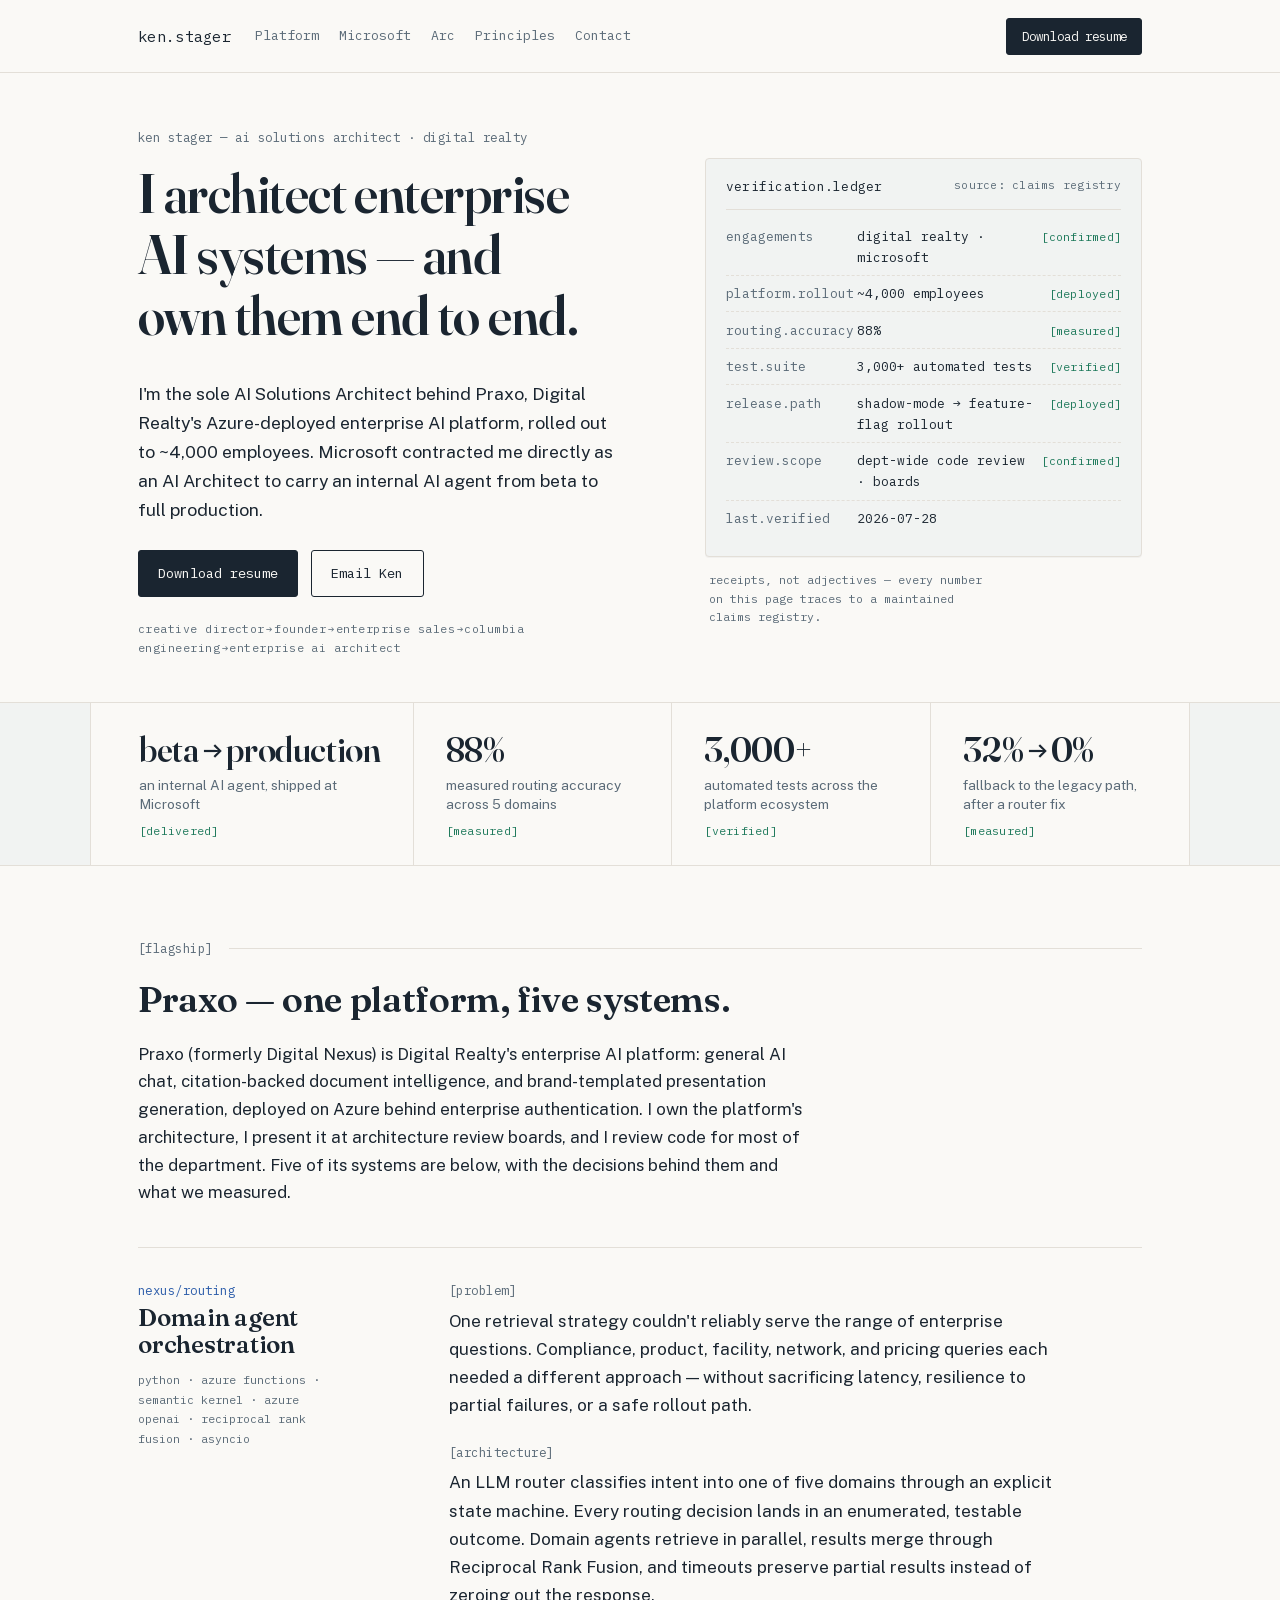
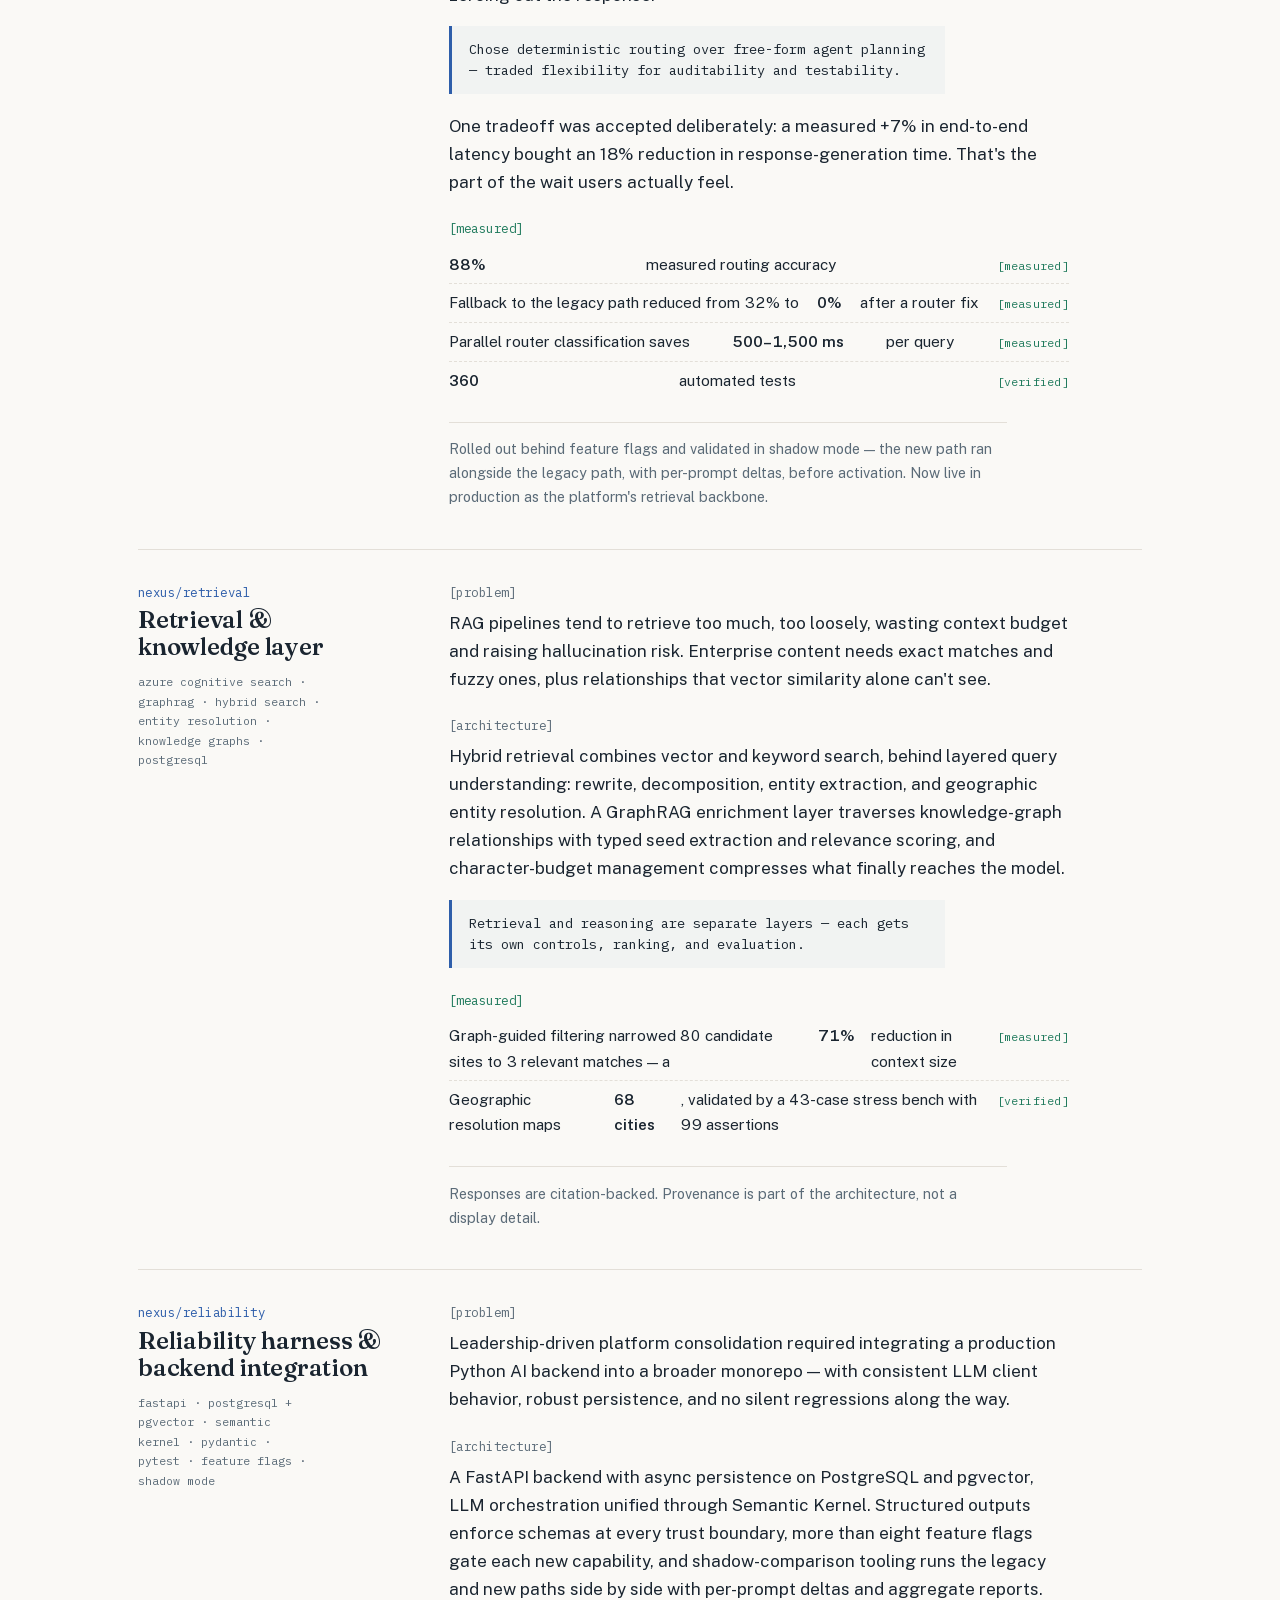
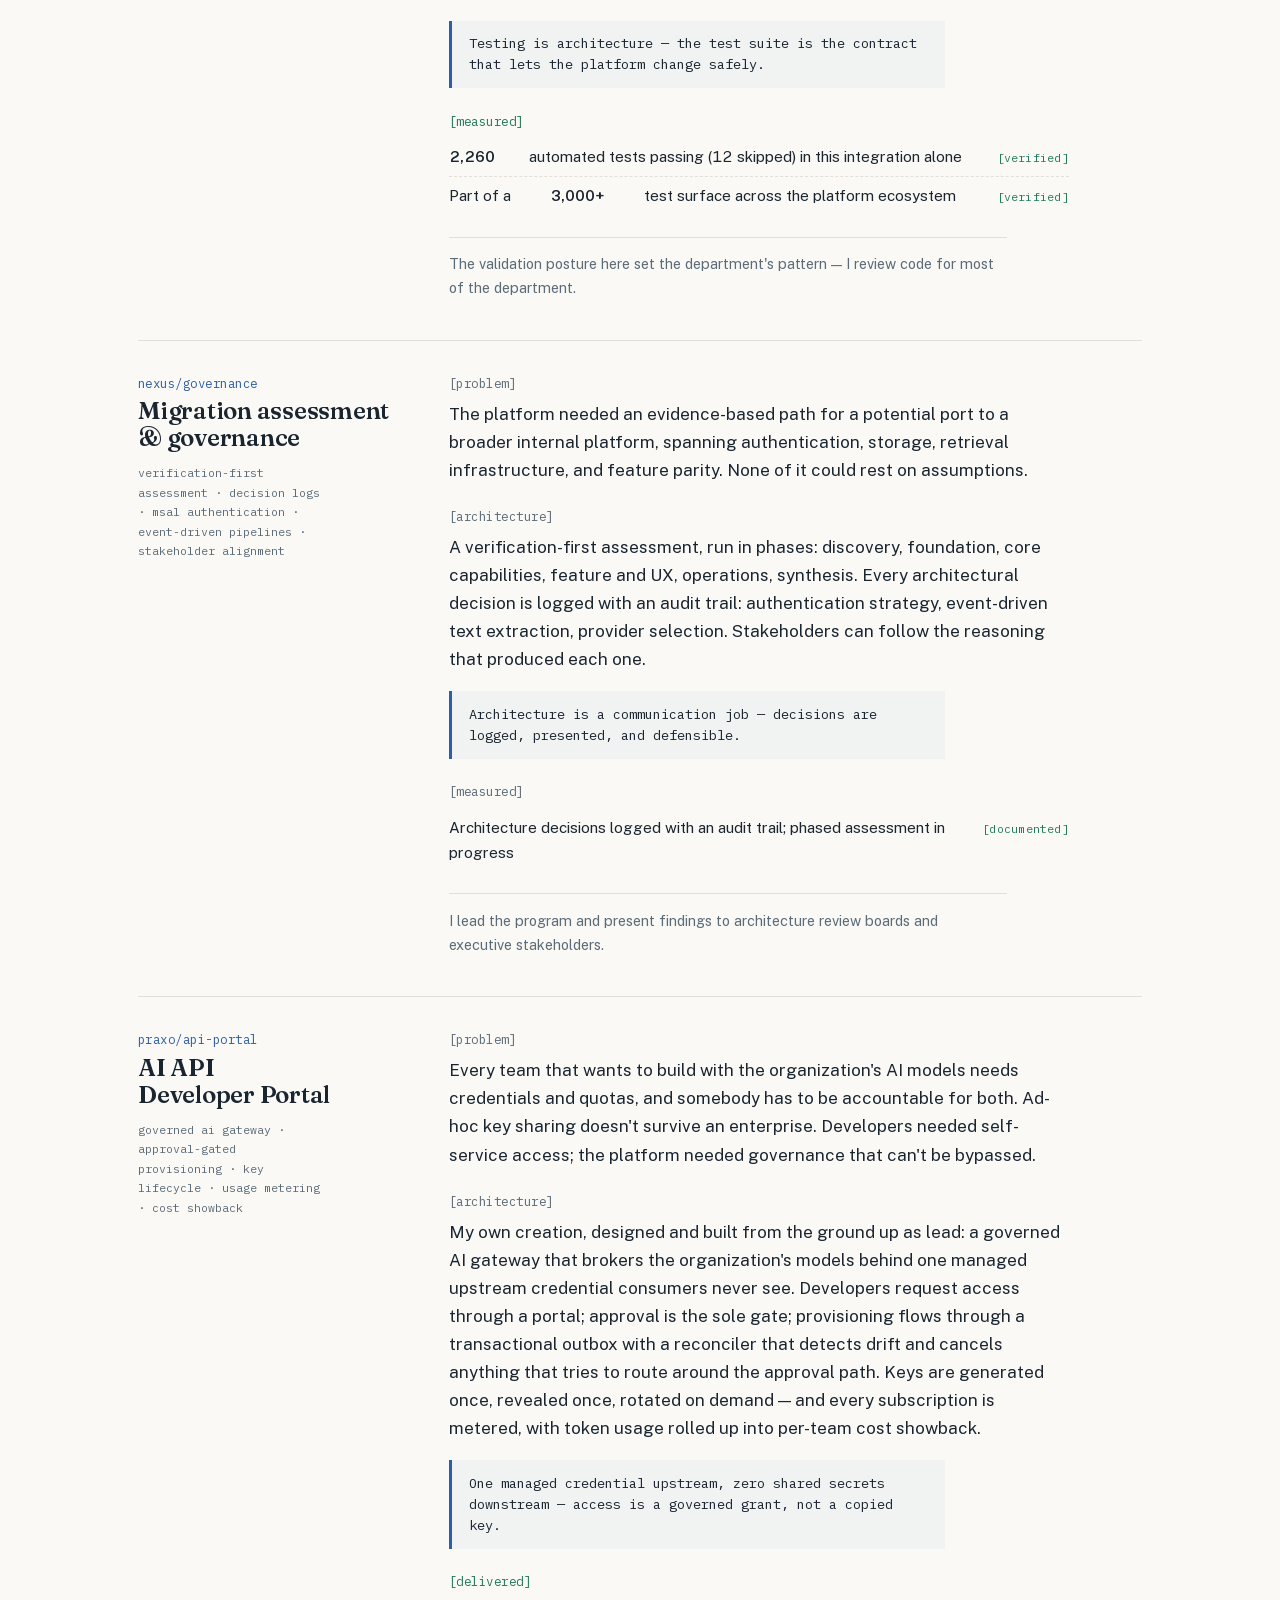
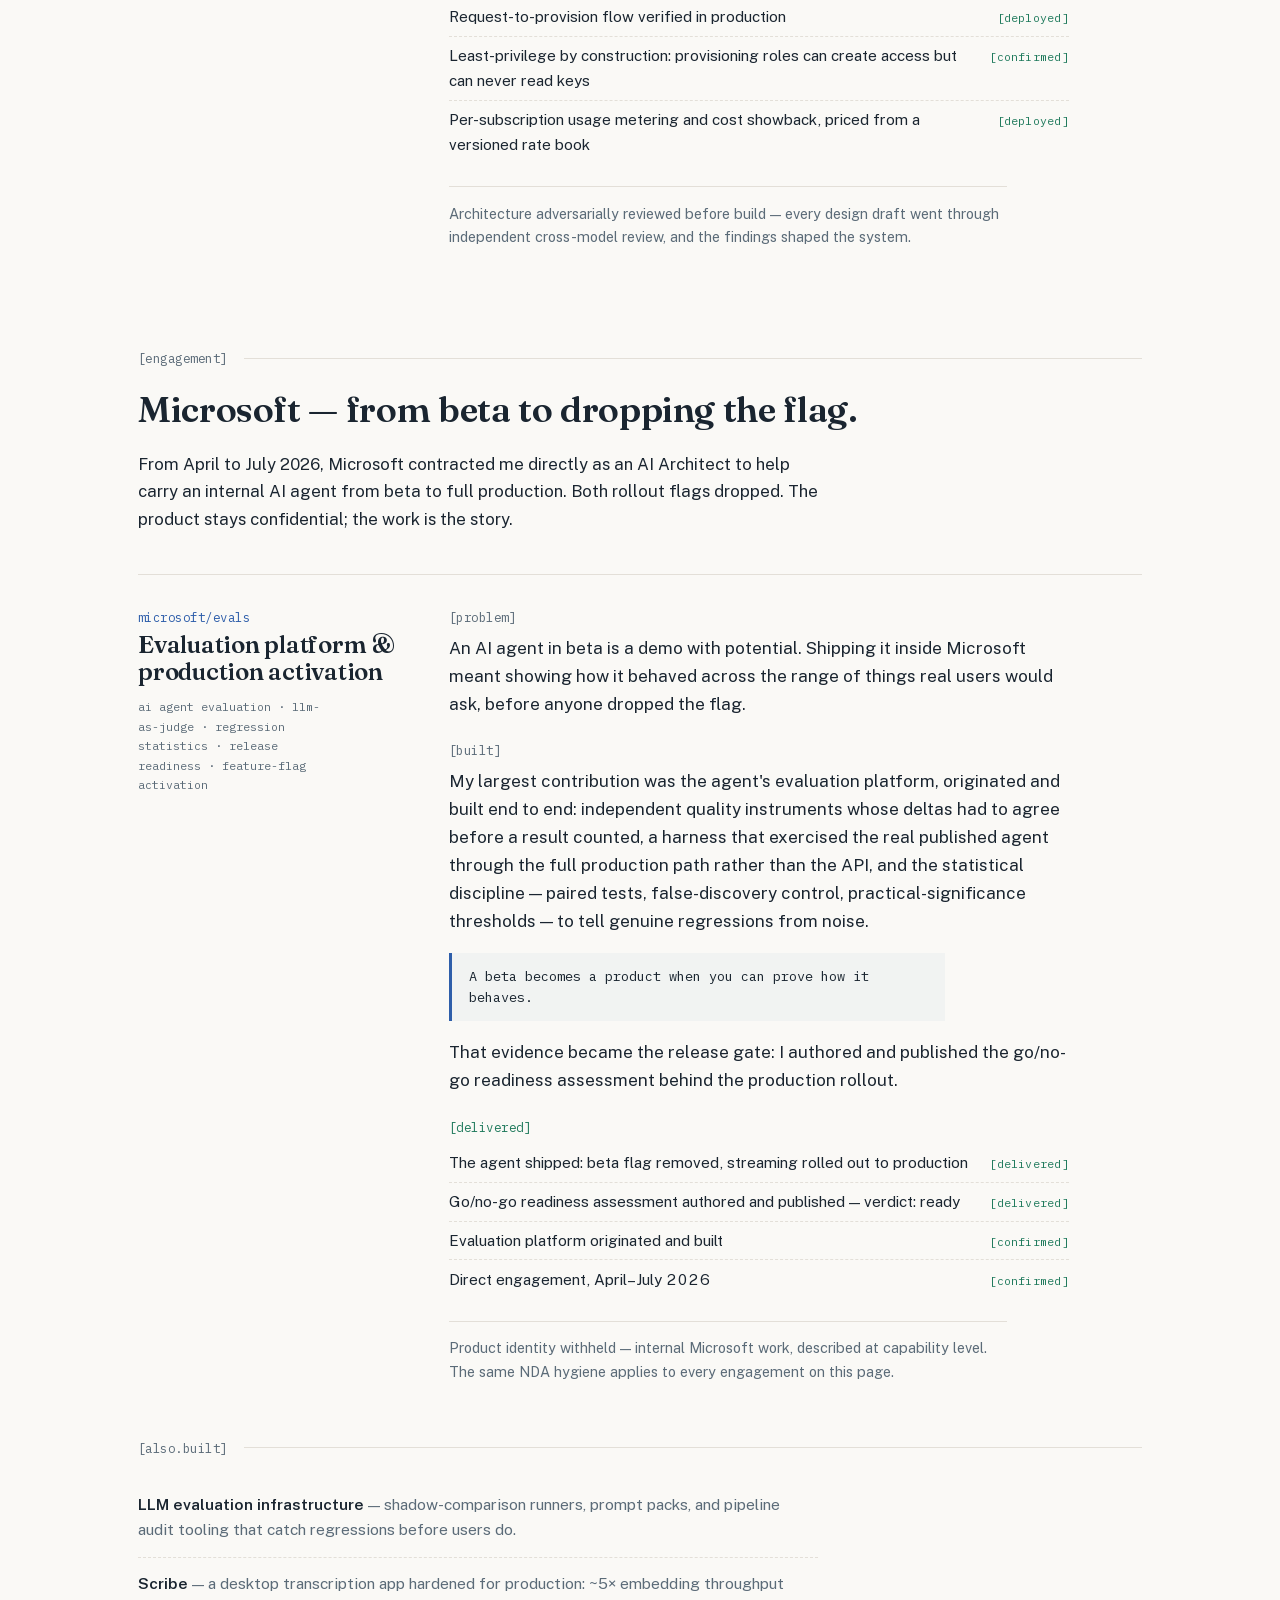
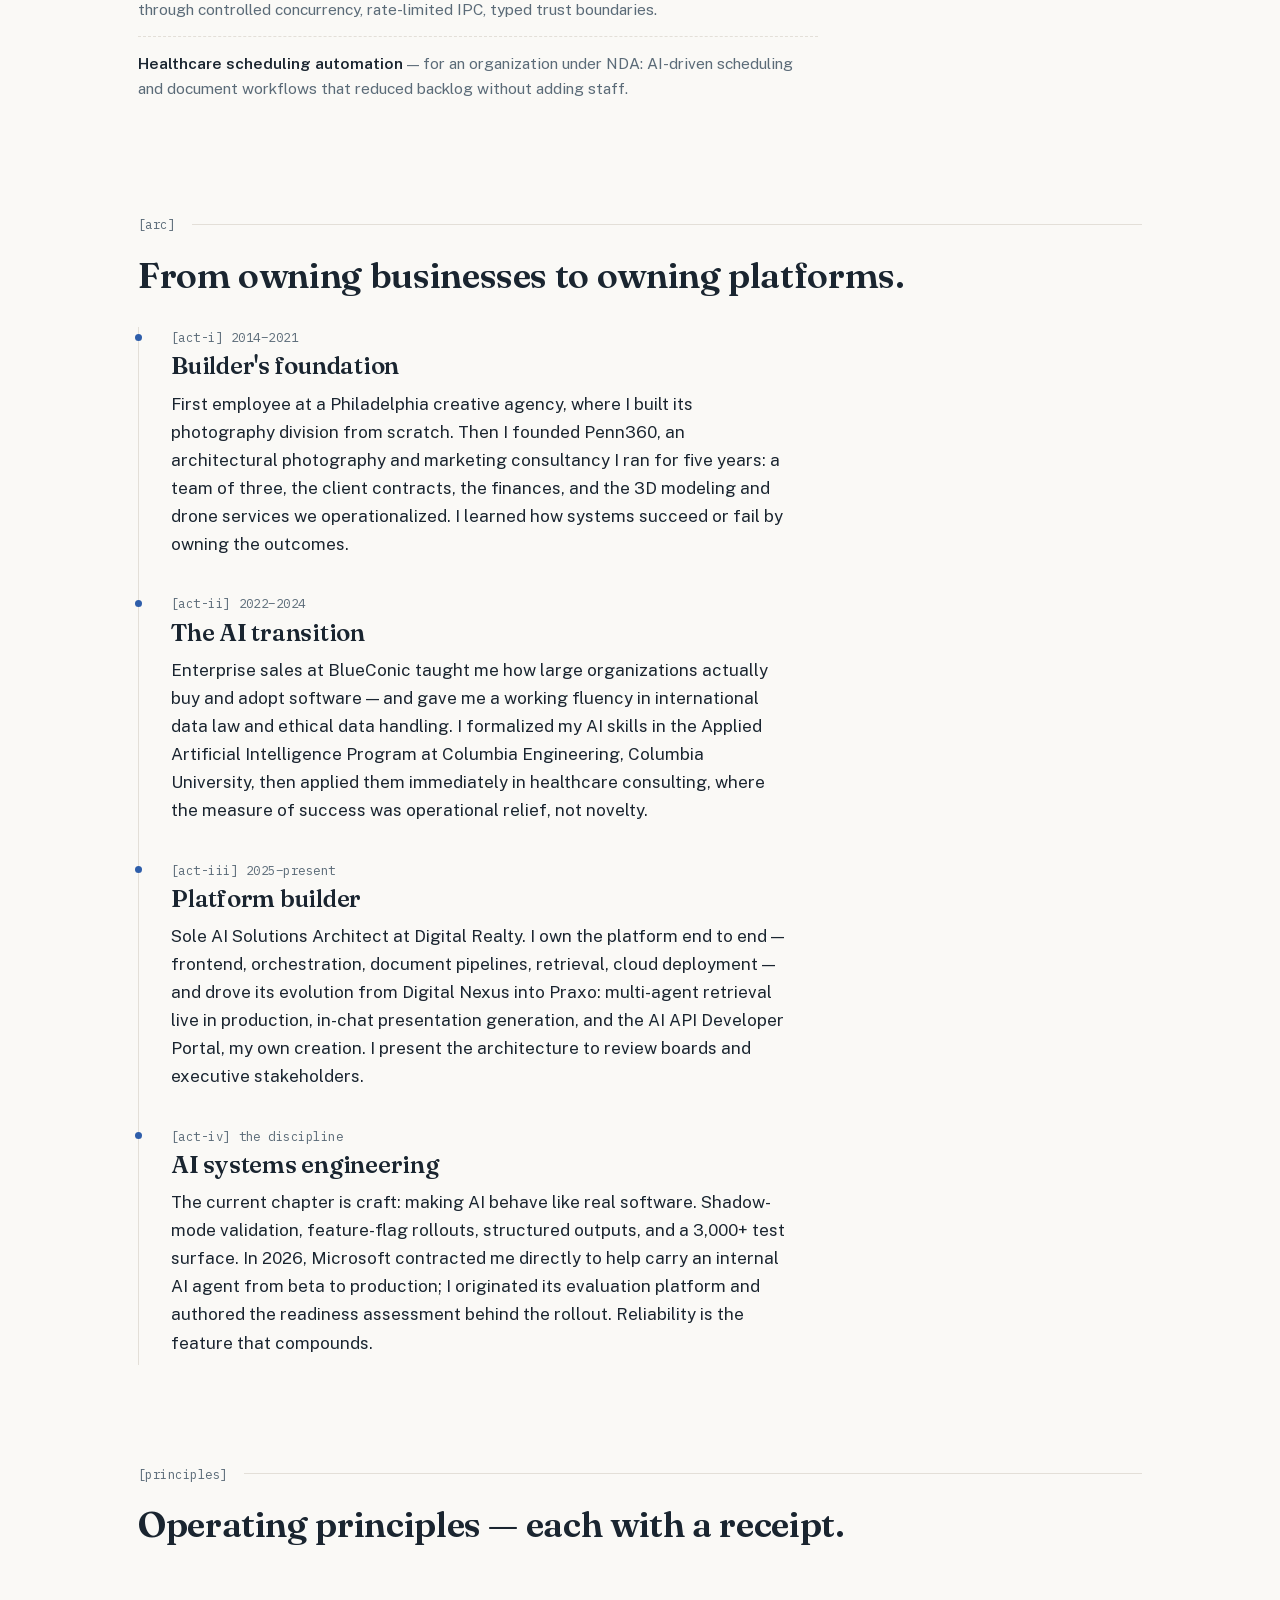
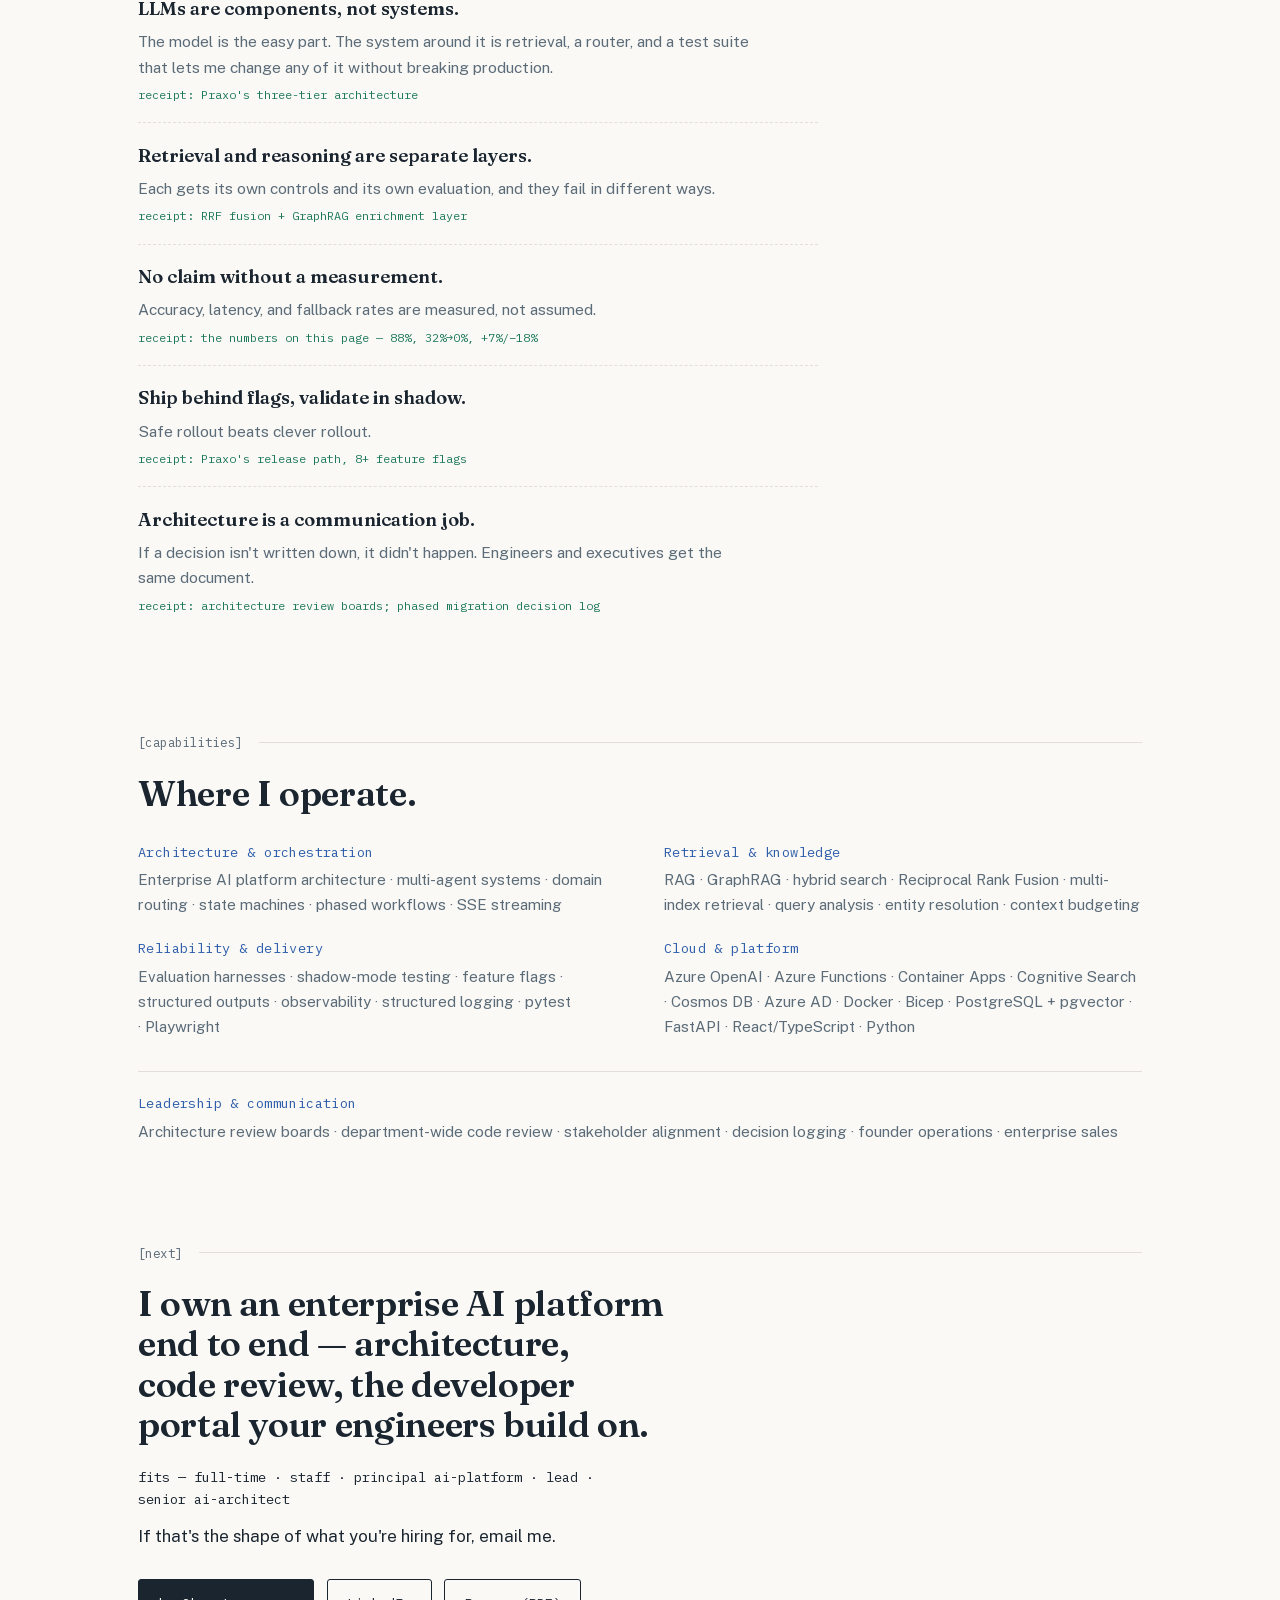
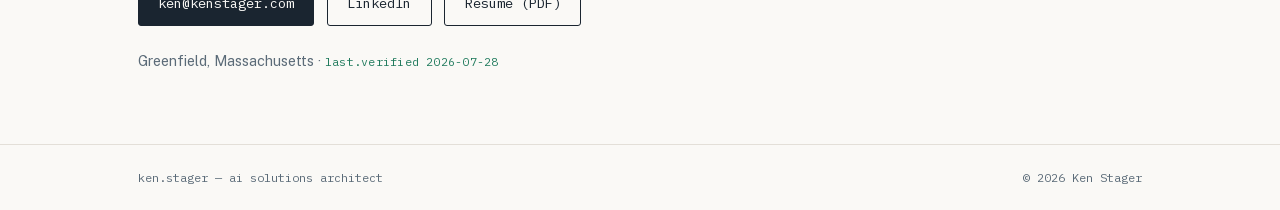
==== commit 3daeb864: "Site polish: compliance, skim hierarchy, cadence, design + print" ====
--- a/index.html
+++ b/index.html
@@ -6,7 +6,7 @@
   <meta name="color-scheme" content="light">
   <meta name="theme-color" content="#FAF9F6">
   <title>Ken Stager — AI Systems Architect | Enterprise AI Platforms</title>
-  <meta name="description" content="Ken Stager is the sole AI Solutions Architect behind Praxo, Digital Realty's Azure enterprise AI platform available to ~4,000 employees — and was contracted directly by Microsoft to bring an internal AI agent from MVP to production.">
+  <meta name="description" content="Sole AI Solutions Architect behind Praxo, Digital Realty's Azure AI platform for ~4,000 employees. Contracted by Microsoft to ship an internal AI agent.">
   <link rel="canonical" href="https://www.kenstager.com/">
 
   <!-- Open Graph / social sharing -->
@@ -27,24 +27,104 @@
 
   <link rel="preload" href="fonts/fraunces-600.woff2" as="font" type="font/woff2" crossorigin>
   <link rel="preload" href="fonts/public-sans.woff2" as="font" type="font/woff2" crossorigin>
+  <link rel="preload" href="fonts/ibm-plex-mono-400.woff2" as="font" type="font/woff2" crossorigin>
   <link rel="stylesheet" href="styles.css">
 
+  <!--
+    Schema graph. Three stable @id nodes: #person, #website, #profilepage.
+    The Person is defined ONCE, here. Future pages (e.g. /writing/<slug>/) must
+    reference it by @id and must NOT redefine it — duplicating the Person blob
+    creates competing entity nodes and undoes the consolidation this is for.
+
+    Article page template (paste on each /writing/ page, adjust the obvious fields):
+      { "@context": "https://schema.org",
+        "@type": "TechArticle",
+        "@id": "https://www.kenstager.com/writing/<slug>/#article",
+        "headline": "...", "datePublished": "YYYY-MM-DD", "dateModified": "YYYY-MM-DD",
+        "author":    { "@id": "https://www.kenstager.com/#person" },
+        "publisher": { "@id": "https://www.kenstager.com/#person" },
+        "isPartOf":  { "@id": "https://www.kenstager.com/#website" },
+        "mainEntityOfPage": "https://www.kenstager.com/writing/<slug>/" }
+
+    RULES:
+    - dateModified below = page-content modification date. NOT the on-page
+      "last.verified" claims-registry date. Different semantics; do not sync.
+    - Every knowsAbout term must be backed by visible copy on this page.
+      No claim without a receipt — including in markup.
+    - No education node, by design. See the Columbia presentation lock
+      (2026-07-28): every schema.org education property asserts a credential
+      or membership the lock forbids, and none carry ranking value. Columbia
+      appears in prose only, where the framing is controlled.
+    - The site's banned positioning words apply to every field here too.
+    - sameAs append list: GitHub (https://github.com/KenStager) ONLY once the
+      profile README + >=1 pinned repo exist. Never add data-broker profiles.
+  -->
   <script type="application/ld+json">
   {
     "@context": "https://schema.org",
-    "@type": "ProfilePage",
-    "dateModified": "2026-07-24",
-    "mainEntity": {
-      "@type": "Person",
-      "name": "Ken Stager",
-      "jobTitle": "AI Solutions Architect",
-      "worksFor": { "@type": "Organization", "name": "Digital Realty" },
-      "alumniOf": { "@type": "CollegeOrUniversity", "name": "Columbia University — Fu Foundation School of Engineering and Applied Science" },
-      "address": { "@type": "PostalAddress", "addressLocality": "Greenfield", "addressRegion": "MA", "addressCountry": "US" },
-      "email": "mailto:ken@kenstager.com",
-      "url": "https://www.kenstager.com/",
-      "sameAs": ["https://www.linkedin.com/in/ken-stager/"]
-    }
+    "@graph": [
+      {
+        "@type": "Person",
+        "@id": "https://www.kenstager.com/#person",
+        "name": "Ken Stager",
+        "givenName": "Ken",
+        "familyName": "Stager",
+        "jobTitle": "AI Solutions Architect",
+        "description": "Ken Stager is an enterprise AI systems architect and the sole AI Solutions Architect behind Praxo, Digital Realty's Azure-deployed enterprise AI platform, rolled out to roughly 4,000 employees. Microsoft contracted him directly to build the evaluation platform behind an internal AI agent's production rollout.",
+        "url": "https://www.kenstager.com/",
+        "mainEntityOfPage": { "@id": "https://www.kenstager.com/#profilepage" },
+        "email": "ken@kenstager.com",
+        "worksFor": {
+          "@type": "Organization",
+          "@id": "https://www.digitalrealty.com/#organization",
+          "name": "Digital Realty",
+          "url": "https://www.digitalrealty.com/"
+        },
+        "address": {
+          "@type": "PostalAddress",
+          "addressLocality": "Greenfield",
+          "addressRegion": "MA",
+          "addressCountry": "US"
+        },
+        "knowsAbout": [
+          "Enterprise AI platform architecture",
+          "Retrieval-augmented generation",
+          "GraphRAG",
+          "Hybrid search",
+          "Reciprocal Rank Fusion",
+          "Vector search with pgvector",
+          "LLM evaluation",
+          "AI agent evaluation",
+          "Multi-agent orchestration",
+          "Shadow-mode testing",
+          "Feature-flag rollout",
+          "Azure OpenAI Service",
+          "Semantic Kernel",
+          "AI platform governance"
+        ],
+        "sameAs": [
+          "https://www.linkedin.com/in/ken-stager/"
+        ]
+      },
+      {
+        "@type": "WebSite",
+        "@id": "https://www.kenstager.com/#website",
+        "url": "https://www.kenstager.com/",
+        "name": "Ken Stager",
+        "inLanguage": "en-US",
+        "publisher": { "@id": "https://www.kenstager.com/#person" }
+      },
+      {
+        "@type": "ProfilePage",
+        "@id": "https://www.kenstager.com/#profilepage",
+        "url": "https://www.kenstager.com/",
+        "name": "Ken Stager — AI Systems Architect",
+        "isPartOf": { "@id": "https://www.kenstager.com/#website" },
+        "about": { "@id": "https://www.kenstager.com/#person" },
+        "mainEntity": { "@id": "https://www.kenstager.com/#person" },
+        "dateModified": "2026-07-28"
+      }
+    ]
   }
   </script>
 </head>
@@ -55,6 +135,7 @@
     <a class="wordmark" href="#top">ken.stager</a>
     <nav aria-label="Primary">
       <a href="#platform">Platform</a>
+      <a href="#microsoft">Microsoft</a>
       <a href="#arc">Arc</a>
       <a href="#principles">Principles</a>
       <a href="#contact">Contact</a>
@@ -71,28 +152,28 @@
       <div class="hero-copy">
         <p class="eyebrow">ken stager — ai solutions architect · digital realty</p>
         <h1>I architect enterprise AI systems — and own them end&nbsp;to&nbsp;end.</h1>
-        <p class="hero-sub">I'm the sole AI Solutions Architect behind Praxo, Digital Realty's Azure-deployed enterprise AI platform, available to ~4,000 employees. Before AI, I founded and ran a company for five years — I bring a founder's ownership to systems engineering.</p>
+        <p class="hero-sub">I'm the sole AI Solutions Architect behind Praxo, Digital Realty's Azure-deployed enterprise AI platform, rolled out to ~4,000 employees. Microsoft contracted me directly as an AI Architect to carry an internal AI agent from beta to full production.</p>
         <div class="hero-ctas">
           <a class="btn btn-primary" href="Ken-Stager-Resume.pdf" download>Download resume</a>
           <a class="btn btn-ghost" href="mailto:ken@kenstager.com">Email Ken</a>
         </div>
-        <p class="breadcrumb" aria-label="Career path">creative director&thinsp;→&thinsp;founder&thinsp;→&thinsp;enterprise sales&thinsp;→&thinsp;columbia ai/ml&thinsp;→&thinsp;enterprise ai architect</p>
+        <p class="breadcrumb" aria-label="Career path">creative director<span class="arr">→</span>founder<span class="arr">→</span>enterprise sales<span class="arr">→</span>columbia engineering<span class="arr">→</span>enterprise ai architect</p>
       </div>
 
       <div class="hero-side">
-        <div class="ledger" role="img" aria-label="Verification ledger: platform reach around 4,000 eligible users and around 600 monthly active, deployed. Routing accuracy 88 percent, measured. Test suite over 3,000 automated tests, verified. Release path shadow-mode then feature-flag rollout, deployed. Engagements: Digital Realty and Microsoft, confirmed. Career path founder to architect, confirmed. Last verified July 24, 2026.">
+        <div class="ledger" role="img" aria-label="Verification ledger: engagements Digital Realty and Microsoft, confirmed. Platform rollout around 4,000 employees, deployed. Routing accuracy 88 percent, measured. Test suite over 3,000 automated tests, verified. Release path shadow-mode then feature-flag rollout, deployed. Review scope architecture review boards and department-wide code review, confirmed. Last verified July 28, 2026.">
           <div class="ledger-head">
             <span>verification.ledger</span>
             <span class="ledger-src">source: claims registry</span>
           </div>
           <dl class="ledger-rows">
-            <div class="ledger-row"><dt>platform.reach</dt><dd>~4,000 eligible · ~600 monthly active</dd><dd class="tag">[deployed]</dd></div>
+            <div class="ledger-row"><dt>engagements</dt><dd>digital realty · microsoft</dd><dd class="tag">[confirmed]</dd></div>
+            <div class="ledger-row"><dt>platform.rollout</dt><dd>~4,000 employees</dd><dd class="tag">[deployed]</dd></div>
             <div class="ledger-row"><dt>routing.accuracy</dt><dd>88%</dd><dd class="tag">[measured]</dd></div>
             <div class="ledger-row"><dt>test.suite</dt><dd>3,000+ automated tests</dd><dd class="tag">[verified]</dd></div>
             <div class="ledger-row"><dt>release.path</dt><dd>shadow-mode → feature-flag rollout</dd><dd class="tag">[deployed]</dd></div>
-            <div class="ledger-row"><dt>engagements</dt><dd>digital realty · microsoft</dd><dd class="tag">[confirmed]</dd></div>
-            <div class="ledger-row"><dt>career.path</dt><dd>founder → architect</dd><dd class="tag">[confirmed]</dd></div>
-            <div class="ledger-row"><dt>last.verified</dt><dd>2026-07-24</dd><dd class="tag"></dd></div>
+            <div class="ledger-row"><dt>review.scope</dt><dd>dept-wide code review · boards</dd><dd class="tag">[confirmed]</dd></div>
+            <div class="ledger-row"><dt>last.verified</dt><dd>2026-07-28</dd><dd class="tag"></dd></div>
           </dl>
         </div>
         <p class="ledger-note">receipts, not adjectives — every number on this page traces to a maintained claims registry.</p>
@@ -103,13 +184,13 @@
     <section class="proof" aria-label="Key measured results">
       <div class="proof-inner">
       <div class="stat">
-        <span class="stat-value">~4,000</span>
-        <span class="stat-label">eligible employees · ~600 monthly active</span>
-        <span class="tag">[deployed]</span>
+        <span class="stat-value">beta<span class="arr">→</span>production</span>
+        <span class="stat-label">an internal AI agent, shipped at Microsoft</span>
+        <span class="tag">[delivered]</span>
       </div>
       <div class="stat">
         <span class="stat-value">88%</span>
-        <span class="stat-label">measured routing accuracy across five domains</span>
+        <span class="stat-label">measured routing accuracy across 5 domains</span>
         <span class="tag">[measured]</span>
       </div>
       <div class="stat">
@@ -118,7 +199,7 @@
         <span class="tag">[verified]</span>
       </div>
       <div class="stat">
-        <span class="stat-value">32%&thinsp;→&thinsp;0%</span>
+        <span class="stat-value">32%<span class="arr">→</span>0%</span>
         <span class="stat-label">fallback to the legacy path, after a router fix</span>
         <span class="tag">[measured]</span>
       </div>
@@ -129,7 +210,7 @@
     <section class="section" id="platform">
       <p class="section-eyebrow">[flagship]</p>
       <h2>Praxo — one platform, five systems.</h2>
-      <p class="section-lede">Praxo — formerly Digital Nexus — is Digital Realty's enterprise AI platform: general AI chat, citation-backed document intelligence, and brand-templated presentation generation, deployed on Azure behind enterprise authentication. I'm its sole AI Solutions Architect — I own the platform's architecture, present it at architecture review boards, and review code for most of the department. Here are five of its systems, the decisions behind them, and what we measured.</p>
+      <p class="section-lede">Praxo (formerly Digital Nexus) is Digital Realty's enterprise AI platform: general AI chat, citation-backed document intelligence, and brand-templated presentation generation, deployed on Azure behind enterprise authentication. I own the platform's architecture, I present it at architecture review boards, and I review code for most of the department. Five of its systems are below, with the decisions behind them and what we measured.</p>
 
       <!-- (a) Domain agent orchestration -->
       <article class="case">
@@ -143,17 +224,17 @@
           </div>
           <div class="case-block">
             <p class="case-label">[architecture]</p>
-            <p>An LLM router classifies intent into one of five domains through an explicit state machine — every routing decision lands in an enumerated, testable outcome rather than free-form agent planning. Domain agents retrieve in parallel, results merge through Reciprocal Rank Fusion, and timeouts preserve partial results instead of zeroing out the response.</p>
+            <p>An LLM router classifies intent into one of five domains through an explicit state machine. Every routing decision lands in an enumerated, testable outcome. Domain agents retrieve in parallel, results merge through Reciprocal Rank Fusion, and timeouts preserve partial results instead of zeroing out the response.</p>
             <blockquote class="decision">Chose deterministic routing over free-form agent planning — traded flexibility for auditability and testability.</blockquote>
-            <p>One tradeoff was accepted deliberately: a measured +7% in end-to-end latency bought an 18% reduction in response-generation time — improving the part of the wait users actually feel.</p>
-          </div>
-          <div class="case-block">
-            <p class="case-label">[measured]</p>
+            <p>One tradeoff was accepted deliberately: a measured +7% in end-to-end latency bought an 18% reduction in response-generation time. That's the part of the wait users actually feel.</p>
+          </div>
+          <div class="case-block">
+            <p class="case-label is-proof">[measured]</p>
             <ul class="measured-list">
-              <li>88% measured routing accuracy <span class="tag">[measured]</span></li>
-              <li>Fallback to the legacy path reduced from 32% to 0% after a router fix <span class="tag">[measured]</span></li>
-              <li>Parallel router classification saves 500–1,500&nbsp;ms per query <span class="tag">[measured]</span></li>
-              <li>360 automated tests <span class="tag">[verified]</span></li>
+              <li><strong>88%</strong> measured routing accuracy <span class="tag">[measured]</span></li>
+              <li>Fallback to the legacy path reduced from 32% to <strong>0%</strong> after a router fix <span class="tag">[measured]</span></li>
+              <li>Parallel router classification saves <strong>500–1,500&nbsp;ms</strong> per query <span class="tag">[measured]</span></li>
+              <li><strong>360</strong> automated tests <span class="tag">[verified]</span></li>
             </ul>
           </div>
           <p class="case-receipt">Rolled out behind feature flags and validated in shadow mode — the new path ran alongside the legacy path, with per-prompt deltas, before activation. Now live in production as the platform's retrieval backbone.</p>
@@ -168,7 +249,7 @@
         <div class="case-body">
           <div class="case-block">
             <p class="case-label">[problem]</p>
-            <p>RAG pipelines tend to retrieve too much, too loosely — wasting context budget and raising hallucination risk. Enterprise content needs exact matches and fuzzy ones, plus relationships that vector similarity alone can't see.</p>
+            <p>RAG pipelines tend to retrieve too much, too loosely, wasting context budget and raising hallucination risk. Enterprise content needs exact matches and fuzzy ones, plus relationships that vector similarity alone can't see.</p>
           </div>
           <div class="case-block">
             <p class="case-label">[architecture]</p>
@@ -176,13 +257,13 @@
             <blockquote class="decision">Retrieval and reasoning are separate layers — each gets its own controls, ranking, and evaluation.</blockquote>
           </div>
           <div class="case-block">
-            <p class="case-label">[measured]</p>
+            <p class="case-label is-proof">[measured]</p>
             <ul class="measured-list">
-              <li>Graph-guided filtering narrowed 80 candidate sites to 3 relevant matches — a 71% reduction in context size <span class="tag">[measured]</span></li>
-              <li>Geographic resolution maps 68 cities, validated by a 43-case stress bench with 99 assertions <span class="tag">[verified]</span></li>
+              <li>Graph-guided filtering narrowed 80 candidate sites to 3 relevant matches — a <strong>71%</strong> reduction in context size <span class="tag">[measured]</span></li>
+              <li>Geographic resolution maps <strong>68 cities</strong>, validated by a 43-case stress bench with 99 assertions <span class="tag">[verified]</span></li>
             </ul>
           </div>
-          <p class="case-receipt">Responses are citation-backed — provenance is part of the architecture, not a display detail.</p>
+          <p class="case-receipt">Responses are citation-backed. Provenance is part of the architecture, not a display detail.</p>
         </div>
       </article>
 
@@ -202,10 +283,10 @@
             <blockquote class="decision">Testing is architecture — the test suite is the contract that lets the platform change safely.</blockquote>
           </div>
           <div class="case-block">
-            <p class="case-label">[measured]</p>
+            <p class="case-label is-proof">[measured]</p>
             <ul class="measured-list">
-              <li>2,260 automated tests passing (12 skipped) in this integration alone <span class="tag">[verified]</span></li>
-              <li>Part of a 3,000+ test surface across the platform ecosystem <span class="tag">[verified]</span></li>
+              <li><strong>2,260</strong> automated tests passing (12 skipped) in this integration alone <span class="tag">[verified]</span></li>
+              <li>Part of a <strong>3,000+</strong> test surface across the platform ecosystem <span class="tag">[verified]</span></li>
             </ul>
           </div>
           <p class="case-receipt">The validation posture here set the department's pattern — I review code for most of the department.</p>
@@ -220,17 +301,17 @@
         <div class="case-body">
           <div class="case-block">
             <p class="case-label">[problem]</p>
-            <p>The platform needed an evidence-based path for a potential port to a broader internal platform — spanning authentication, storage, retrieval infrastructure, and feature parity — without resting on assumptions.</p>
+            <p>The platform needed an evidence-based path for a potential port to a broader internal platform, spanning authentication, storage, retrieval infrastructure, and feature parity. None of it could rest on assumptions.</p>
           </div>
           <div class="case-block">
             <p class="case-label">[architecture]</p>
-            <p>A five-phase, verification-first assessment: discovery, foundation, core capabilities, feature and UX, operations, synthesis. Every architectural decision — authentication strategy, event-driven text extraction, provider selection — is logged with an audit trail so stakeholders can trace the reasoning, not just the conclusion.</p>
+            <p>A verification-first assessment, run in phases: discovery, foundation, core capabilities, feature and UX, operations, synthesis. Every architectural decision is logged with an audit trail: authentication strategy, event-driven text extraction, provider selection. Stakeholders can follow the reasoning that produced each one.</p>
             <blockquote class="decision">Architecture is a communication job — decisions are logged, presented, and defensible.</blockquote>
           </div>
           <div class="case-block">
             <p class="case-label">[measured]</p>
             <ul class="measured-list">
-              <li>Five logged architecture decisions to date; first two phases complete, third in progress <span class="tag">[documented]</span></li>
+              <li>Architecture decisions logged with an audit trail; phased assessment in progress <span class="tag">[documented]</span></li>
             </ul>
           </div>
           <p class="case-receipt">I lead the program and present findings to architecture review boards and executive stakeholders.</p>
@@ -245,7 +326,7 @@
         <div class="case-body">
           <div class="case-block">
             <p class="case-label">[problem]</p>
-            <p>Every team that wants to build with the organization's AI models needs credentials, quotas, and accountability — and ad-hoc key sharing doesn't survive an enterprise. Developers needed self-service access; the platform needed governance that can't be bypassed.</p>
+            <p>Every team that wants to build with the organization's AI models needs credentials and quotas, and somebody has to be accountable for both. Ad-hoc key sharing doesn't survive an enterprise. Developers needed self-service access; the platform needed governance that can't be bypassed.</p>
           </div>
           <div class="case-block">
             <p class="case-label">[architecture]</p>
@@ -253,9 +334,9 @@
             <blockquote class="decision">One managed credential upstream, zero shared secrets downstream — access is a governed grant, not a copied key.</blockquote>
           </div>
           <div class="case-block">
-            <p class="case-label">[delivered]</p>
+            <p class="case-label is-proof">[delivered]</p>
             <ul class="measured-list">
-              <li>Live in production — request-to-provision flow verified end to end <span class="tag">[deployed]</span></li>
+              <li>Request-to-provision flow verified in production <span class="tag">[deployed]</span></li>
               <li>Least-privilege by construction: provisioning roles can create access but can never read keys <span class="tag">[confirmed]</span></li>
               <li>Per-subscription usage metering and cost showback, priced from a versioned rate book <span class="tag">[deployed]</span></li>
             </ul>
@@ -268,8 +349,8 @@
     <!-- ============ MICROSOFT ENGAGEMENT ============ -->
     <section class="section" id="microsoft">
       <p class="section-eyebrow">[engagement]</p>
-      <h2>Microsoft — from MVP to dropping the flag.</h2>
-      <p class="section-lede">From April to July 2026, Microsoft contracted me directly to help carry an internal AI agent from beta to full production — both rollout flags dropped. The product stays confidential; the work is the story.</p>
+      <h2>Microsoft — from beta to dropping the flag.</h2>
+      <p class="section-lede">From April to July 2026, Microsoft contracted me directly as an AI Architect to help carry an internal AI agent from beta to full production. Both rollout flags dropped. The product stays confidential; the work is the story.</p>
 
       <article class="case">
         <p class="case-scope">microsoft/evals</p>
@@ -278,20 +359,20 @@
         <div class="case-body">
           <div class="case-block">
             <p class="case-label">[problem]</p>
-            <p>An AI agent at MVP is a demo with potential. Shipping it inside Microsoft meant being able to show how it behaved — across the range of things real users would ask — before anyone dropped the flag.</p>
+            <p>An AI agent in beta is a demo with potential. Shipping it inside Microsoft meant showing how it behaved across the range of things real users would ask, before anyone dropped the flag.</p>
           </div>
           <div class="case-block">
             <p class="case-label">[built]</p>
             <p>My largest contribution was the agent's evaluation platform, originated and built end to end: independent quality instruments whose deltas had to agree before a result counted, a harness that exercised the real published agent through the full production path rather than the API, and the statistical discipline — paired tests, false-discovery control, practical-significance thresholds — to tell genuine regressions from noise.</p>
-            <blockquote class="decision">An MVP becomes a product when you can prove how it behaves.</blockquote>
+            <blockquote class="decision">A beta becomes a product when you can prove how it behaves.</blockquote>
             <p>That evidence became the release gate: I authored and published the go/no-go readiness assessment behind the production rollout.</p>
           </div>
           <div class="case-block">
-            <p class="case-label">[delivered]</p>
+            <p class="case-label is-proof">[delivered]</p>
             <ul class="measured-list">
               <li>The agent shipped: beta flag removed, streaming rolled out to production <span class="tag">[delivered]</span></li>
               <li>Go/no-go readiness assessment authored and published — verdict: ready <span class="tag">[delivered]</span></li>
-              <li>Evaluation platform originated and built end to end <span class="tag">[confirmed]</span></li>
+              <li>Evaluation platform originated and built <span class="tag">[confirmed]</span></li>
               <li>Direct engagement, April–July 2026 <span class="tag">[confirmed]</span></li>
             </ul>
           </div>
@@ -318,17 +399,17 @@
         <li class="act">
           <p class="act-label">[act-i] <span class="act-years">2014–2021</span></p>
           <h3>Builder's foundation</h3>
-          <p>First employee at a Philadelphia creative agency, where I built its photography division from scratch. Then I founded Penn360, an architectural photography and marketing consultancy I ran for five years — leading a team, managing finance and clients, and operationalizing 3D modeling and drone services. I learned how systems succeed or fail by owning the outcomes.</p>
+          <p>First employee at a Philadelphia creative agency, where I built its photography division from scratch. Then I founded Penn360, an architectural photography and marketing consultancy I ran for five years: a team of three, the client contracts, the finances, and the 3D modeling and drone services we operationalized. I learned how systems succeed or fail by owning the outcomes.</p>
         </li>
         <li class="act">
           <p class="act-label">[act-ii] <span class="act-years">2022–2024</span></p>
           <h3>The AI transition</h3>
-          <p>Enterprise sales at BlueConic taught me how large organizations actually buy and adopt software — and gave me a working fluency in international data law and ethical data handling. I formalized my AI skills at Columbia Engineering's AI/ML program, then applied them immediately in healthcare consulting, where the measure of success was operational relief, not novelty.</p>
+          <p>Enterprise sales at BlueConic taught me how large organizations actually buy and adopt software — and gave me a working fluency in international data law and ethical data handling. I formalized my AI skills in the Applied Artificial Intelligence Program at Columbia Engineering, Columbia University, then applied them immediately in healthcare consulting, where the measure of success was operational relief, not novelty.</p>
         </li>
         <li class="act">
           <p class="act-label">[act-iii] <span class="act-years">2025–present</span></p>
           <h3>Platform builder</h3>
-          <p>Sole AI Solutions Architect at Digital Realty. I own the platform end to end — frontend, orchestration, document pipelines, retrieval, cloud deployment — and drove its evolution from Digital Nexus into Praxo: multi-agent retrieval live in production, in-chat presentation generation, and an AI API developer portal of my own creation. I present the architecture to review boards and executive stakeholders.</p>
+          <p>Sole AI Solutions Architect at Digital Realty. I own the platform end to end — frontend, orchestration, document pipelines, retrieval, cloud deployment — and drove its evolution from Digital Nexus into Praxo: multi-agent retrieval live in production, in-chat presentation generation, and the AI API Developer Portal, my own creation. I present the architecture to review boards and executive stakeholders.</p>
         </li>
         <li class="act">
           <p class="act-label">[act-iv] <span class="act-years">the discipline</span></p>
@@ -345,11 +426,11 @@
       <dl class="principles-list">
         <div class="principle">
           <dt>LLMs are components, not systems.</dt>
-          <dd>The product is the system around the model: retrieval, routing, validation, rollout. <span class="receipt">receipt: Praxo's three-tier architecture</span></dd>
+          <dd>The model is the easy part. The system around it is retrieval, a router, and a test suite that lets me change any of it without breaking production. <span class="receipt">receipt: Praxo's three-tier architecture</span></dd>
         </div>
         <div class="principle">
           <dt>Retrieval and reasoning are separate layers.</dt>
-          <dd>Each gets its own controls, ranking, and evaluation. <span class="receipt">receipt: RRF fusion + GraphRAG enrichment layer</span></dd>
+          <dd>Each gets its own controls and its own evaluation, and they fail in different ways. <span class="receipt">receipt: RRF fusion + GraphRAG enrichment layer</span></dd>
         </div>
         <div class="principle">
           <dt>No claim without a measurement.</dt>
@@ -361,7 +442,7 @@
         </div>
         <div class="principle">
           <dt>Architecture is a communication job.</dt>
-          <dd>Decisions are logged, presented, and defensible — to engineers and executives alike. <span class="receipt">receipt: architecture review boards; five-phase migration decision log</span></dd>
+          <dd>If a decision isn't written down, it didn't happen. Engineers and executives get the same document. <span class="receipt">receipt: architecture review boards; phased migration decision log</span></dd>
         </div>
       </dl>
     </section>
@@ -405,7 +486,7 @@
         <a class="btn btn-ghost" href="https://www.linkedin.com/in/ken-stager/" rel="me">LinkedIn</a>
         <a class="btn btn-ghost" href="Ken-Stager-Resume.pdf" download>Resume (PDF)</a>
       </div>
-      <p class="contact-meta">Greenfield, Massachusetts · <span class="tag">last.verified 2026-07-24</span></p>
+      <p class="contact-meta">Greenfield, Massachusetts · <span class="tag">last.verified 2026-07-28</span></p>
     </section>
 
   </main>
--- a/styles.css
+++ b/styles.css
@@ -65,11 +65,11 @@
   -webkit-font-smoothing: antialiased;
 }
 img { max-width: 100%; display: block; }
-h1, h2, h3 { font-family: var(--font-display); font-weight: 600; line-height: 1.12; margin: 0 0 0.6em; letter-spacing: -0.01em; }
-h1 { font-size: clamp(2.1rem, 4.6vw, 3.4rem); }
+h1, h2, h3 { font-family: var(--font-display); font-weight: 600; line-height: 1.12; margin: 0 0 0.6em; letter-spacing: -0.01em; text-wrap: balance; }
+h1 { font-size: clamp(2.1rem, 4.6vw, 3.4rem); font-variation-settings: 'opsz' 120; }
 h2 { font-size: clamp(1.6rem, 3vw, 2.25rem); }
 h3 { font-size: clamp(1.2rem, 2vw, 1.5rem); }
-p { margin: 0 0 1em; max-width: var(--measure); }
+p { margin: 0 0 1em; max-width: var(--measure); text-wrap: pretty; }
 ul, ol, dl { margin: 0; padding: 0; }
 a { color: var(--cobalt); }
 a:hover { color: var(--cobalt-deep); }
@@ -94,6 +94,16 @@
 .skip-link:focus { left: 0; }
 
 /* ---------- Shared mono devices ---------- */
+/* Arrows always render in the mono register: Fraunces and Public Sans have no
+   U+2192 (verified upstream), so falling back is inevitable — this makes the
+   fallback designed instead of accidental, and thin-space glyphs (absent from
+   all three fonts) become deterministic CSS margins. */
+.arr {
+  font-family: var(--font-mono);
+  font-weight: 400;
+  font-size: 0.9em;
+  margin-inline: 0.14em;
+}
 .tag {
   font-family: var(--font-mono);
   font-size: 0.72rem;
@@ -303,7 +313,13 @@
   font-size: clamp(1.7rem, 2.8vw, 2.3rem);
   font-weight: 600;
   letter-spacing: -0.01em;
-}
+  line-height: 1.15;
+  font-variation-settings: 'opsz' 120;
+}
+/* Align the strip's outer text edges with the page's left/right stems —
+   the cells' own padding caps at 32px while --pad caps at 48px. */
+.stat:first-child { padding-left: var(--pad); }
+.stat:last-child { padding-right: var(--pad); }
 .stat-label {
   font-size: 0.85rem;
   color: var(--muted);
@@ -316,7 +332,11 @@
   margin: 0 auto;
   padding: clamp(3rem, 8vh, 5rem) var(--pad) 0;
 }
-.section-lede { font-size: 1.05rem; color: var(--ink); max-width: 68ch; }
+/* Section-to-section air must exceed case-to-case air (4.5rem), or two levels
+   of the hierarchy read as one. also-built keeps its tighter lead-in. */
+.section + .section { padding-top: clamp(4.5rem, 11vh, 7rem); }
+.section + .section.also-built { padding-top: clamp(2.5rem, 6vh, 4rem); }
+.section-lede { font-size: 1.05rem; color: var(--ink); max-width: 68ch; text-wrap: pretty; }
 
 /* ---------- Case studies ---------- */
 .case {
@@ -341,7 +361,11 @@
 }
 .case-body { grid-column: 2; grid-row: 1 / span 3; }
 .case-block { margin-bottom: 1.4rem; }
-.case-label { margin: 0 0 0.4rem; color: var(--verify-green); }
+/* Verification-green is a semantic channel: it marks proof, nothing else.
+   Process labels ([problem]/[architecture]/[built]) stay in the muted label
+   register; only [measured]/[delivered] blocks carry .is-proof. */
+.case-label { margin: 0 0 0.4rem; color: var(--muted); }
+.case-label.is-proof { color: var(--verify-green); }
 .decision {
   margin: 1.1rem 0;
   padding: 0.8rem 1.1rem;
@@ -365,7 +389,11 @@
   justify-content: space-between;
   gap: 1rem;
   align-items: baseline;
-}
+  font-variant-numeric: tabular-nums;
+}
+/* One emphasized figure per item, semibold not bold — enough for the skim,
+   quiet enough that the gaps stay meaningful. */
+.measured-list strong { font-weight: 600; }
 .measured-list li:last-child { border-bottom: none; }
 .case-receipt {
   font-size: 0.9rem;
@@ -377,7 +405,7 @@
 
 /* ---------- Also built ---------- */
 .also-built { padding-top: clamp(2.5rem, 6vh, 4rem); }
-.also-list { list-style: none; max-width: 75ch; }
+.also-list { list-style: none; max-width: 68ch; }
 .also-list li {
   padding: 0.85rem 0;
   border-bottom: 1px dashed var(--line);
@@ -409,12 +437,12 @@
 }
 .act:last-child { padding-bottom: 0.5rem; }
 .act-label { margin: 0 0 0.35rem; }
-.act-years { color: var(--verify-green); }
+.act-years { color: var(--muted); }
 .act h3 { margin-bottom: 0.4em; }
 .act p:last-child { margin-bottom: 0; }
 
 /* ---------- Principles ---------- */
-.principles-list { margin-top: 2rem; max-width: 75ch; }
+.principles-list { margin-top: 2rem; max-width: 68ch; }
 .principle {
   padding: 1.1rem 0;
   border-bottom: 1px dashed var(--line);
@@ -461,7 +489,7 @@
 
 /* ---------- Contact ---------- */
 .contact { padding-bottom: clamp(3rem, 8vh, 5rem); }
-.contact h2 { max-width: 22ch; }
+.contact h2 { max-width: 26ch; }
 .contact-actions {
   display: flex;
   gap: 0.8rem;
@@ -471,9 +499,10 @@
 .contact-fits {
   font-family: var(--font-mono);
   font-size: 0.85rem;
-  color: var(--verify-green);
+  color: var(--ink); /* a real signal, but an aspiration — not a verified claim,
+                        so it stays out of the verification-green channel */
   margin: 0 0 0.75rem;
-  overflow-wrap: anywhere;
+  overflow-wrap: break-word;
 }
 .contact-lede {
   font-size: 1.05rem;
@@ -515,12 +544,30 @@
   .ledger-row dd.tag { grid-column: 2; }
 }
 
-/* ---------- Print: the page is already a document — let it print like one ---------- */
+/* ---------- Print: the page is already a document — let it print like one ----------
+   Goals: identity on page one (header stays, chrome goes), single-column flow
+   (the screen's multi-column layouts re-collapse on paper), real borders where
+   the screen used background-drawn separators, book leading, no stranded
+   headings. Semantics survive grayscale because the [bracket] tags already
+   encode them typographically. */
+@page { margin: 0.75in; }
 @media print {
-  .site-header, .hero-ctas, .contact-actions, .skip-link { display: none; }
-  body { font-size: 10.5pt; }
+  /* The reveal animation must never gate print: without this, armed rows
+     print at opacity 0 and the ledger becomes an empty box on paper. */
+  .ledger.is-armed .ledger-row,
+  .ledger.is-live .ledger-row { opacity: 1 !important; transform: none !important; animation: none !important; }
+  .site-header { position: static; background: none; -webkit-backdrop-filter: none; backdrop-filter: none; }
+  .site-header nav, .header-actions, .hero-ctas, .contact-actions, .skip-link { display: none; }
+  body { font-size: 10.5pt; line-height: 1.4; }
+  .hero, .case, .cap-grid { grid-template-columns: 1fr; }
+  .case-body { grid-column: 1; grid-row: auto; margin-top: 1.2rem; }
+  .case-stack { max-width: none; }
+  .proof-inner { grid-template-columns: 1fr 1fr; gap: 0; background: none; border: none; }
+  .stat { border: 1px solid #bbb; margin: 0 -1px -1px 0; }
   .ledger { border: 1px solid #999; }
   .case { break-inside: avoid-page; }
+  h2, h3 { break-after: avoid; page-break-after: avoid; }
+  p, li { orphans: 3; widows: 3; }
   .contact-meta::after {
     content: ' · ken@kenstager.com';
     font-family: var(--font-mono);
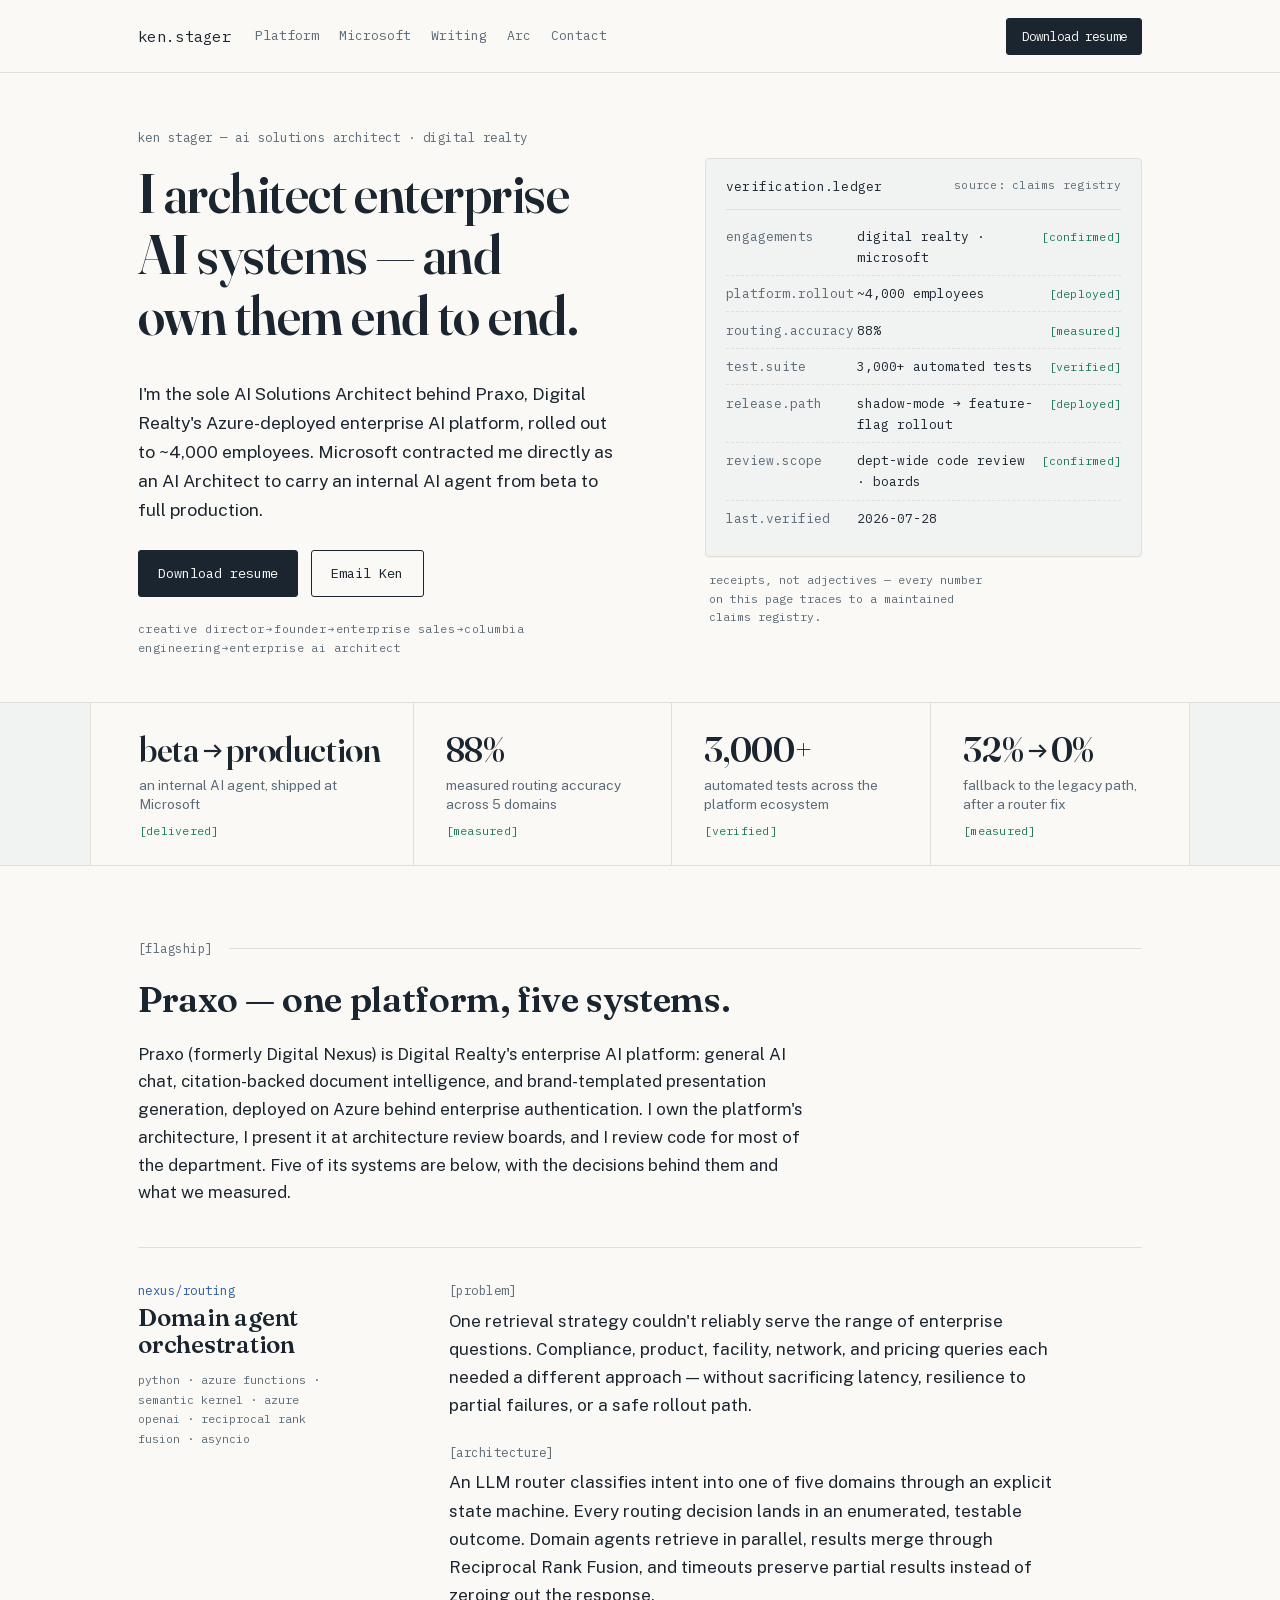
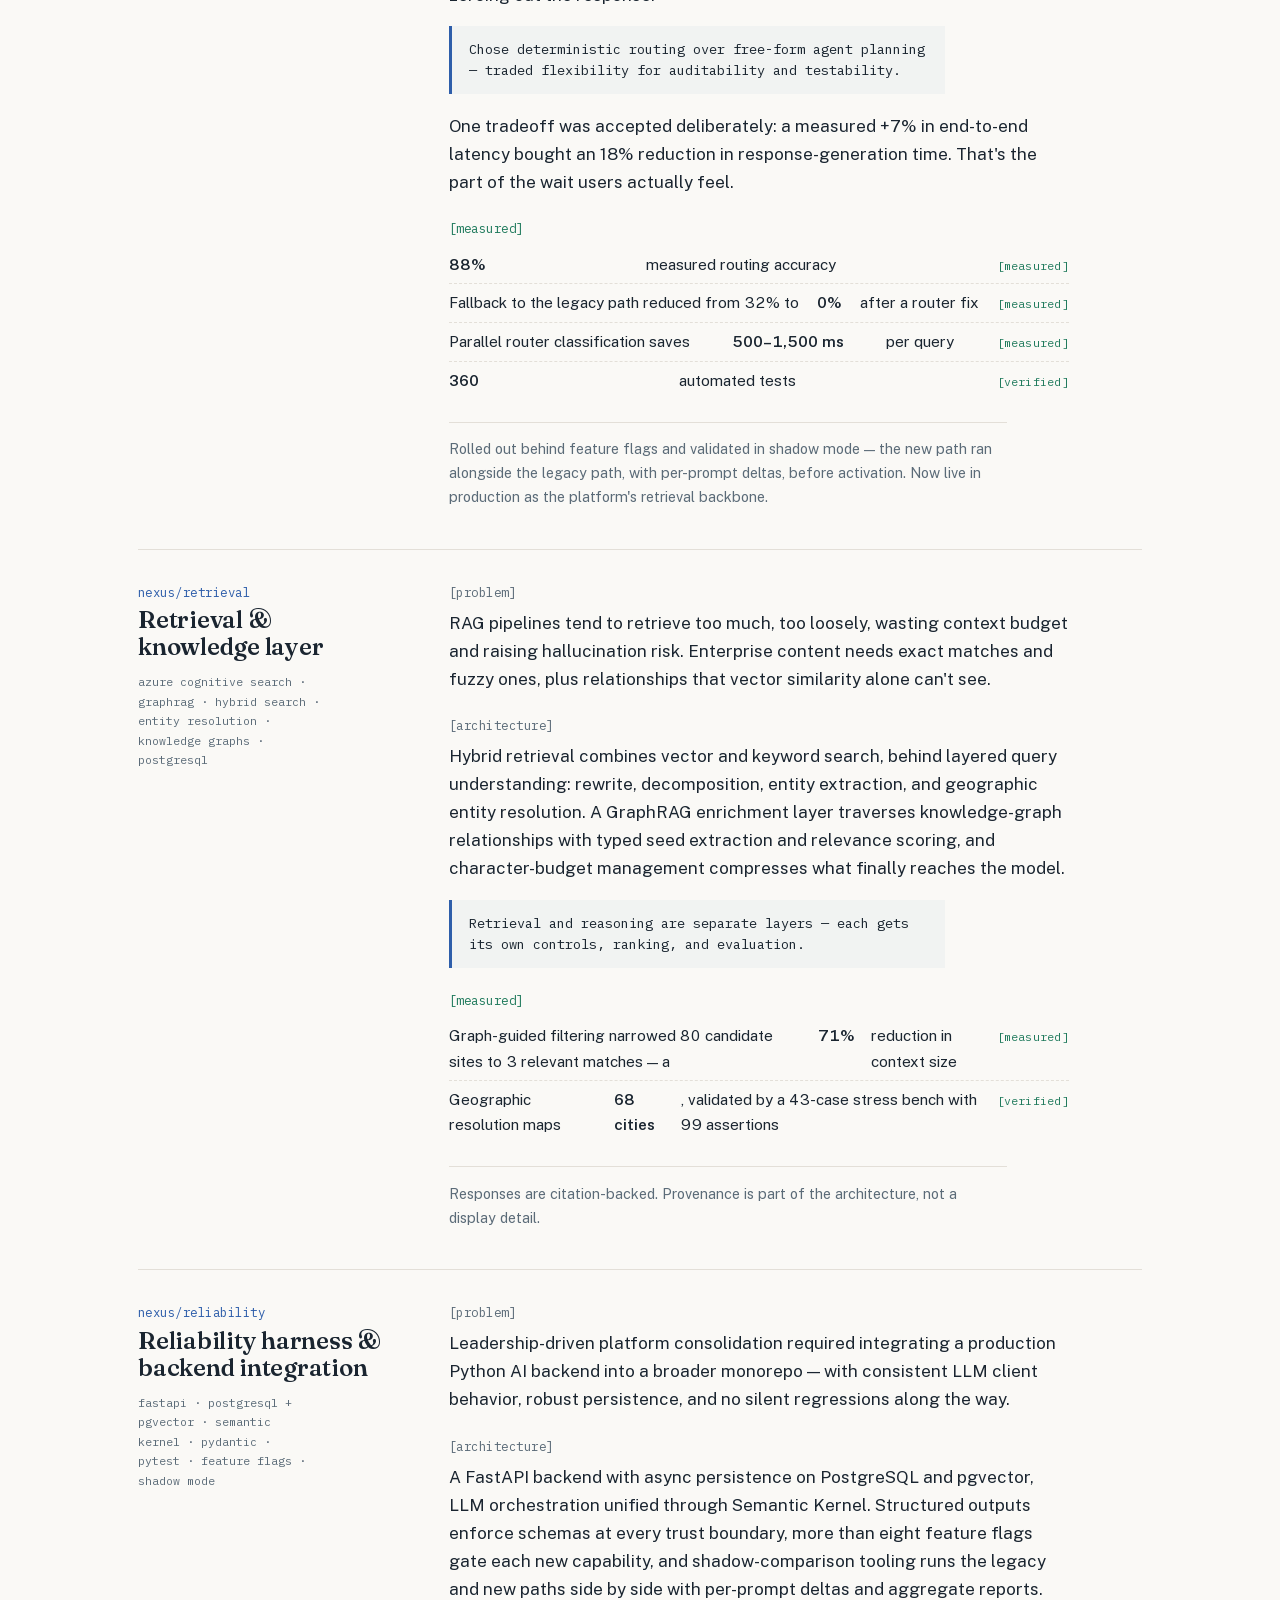
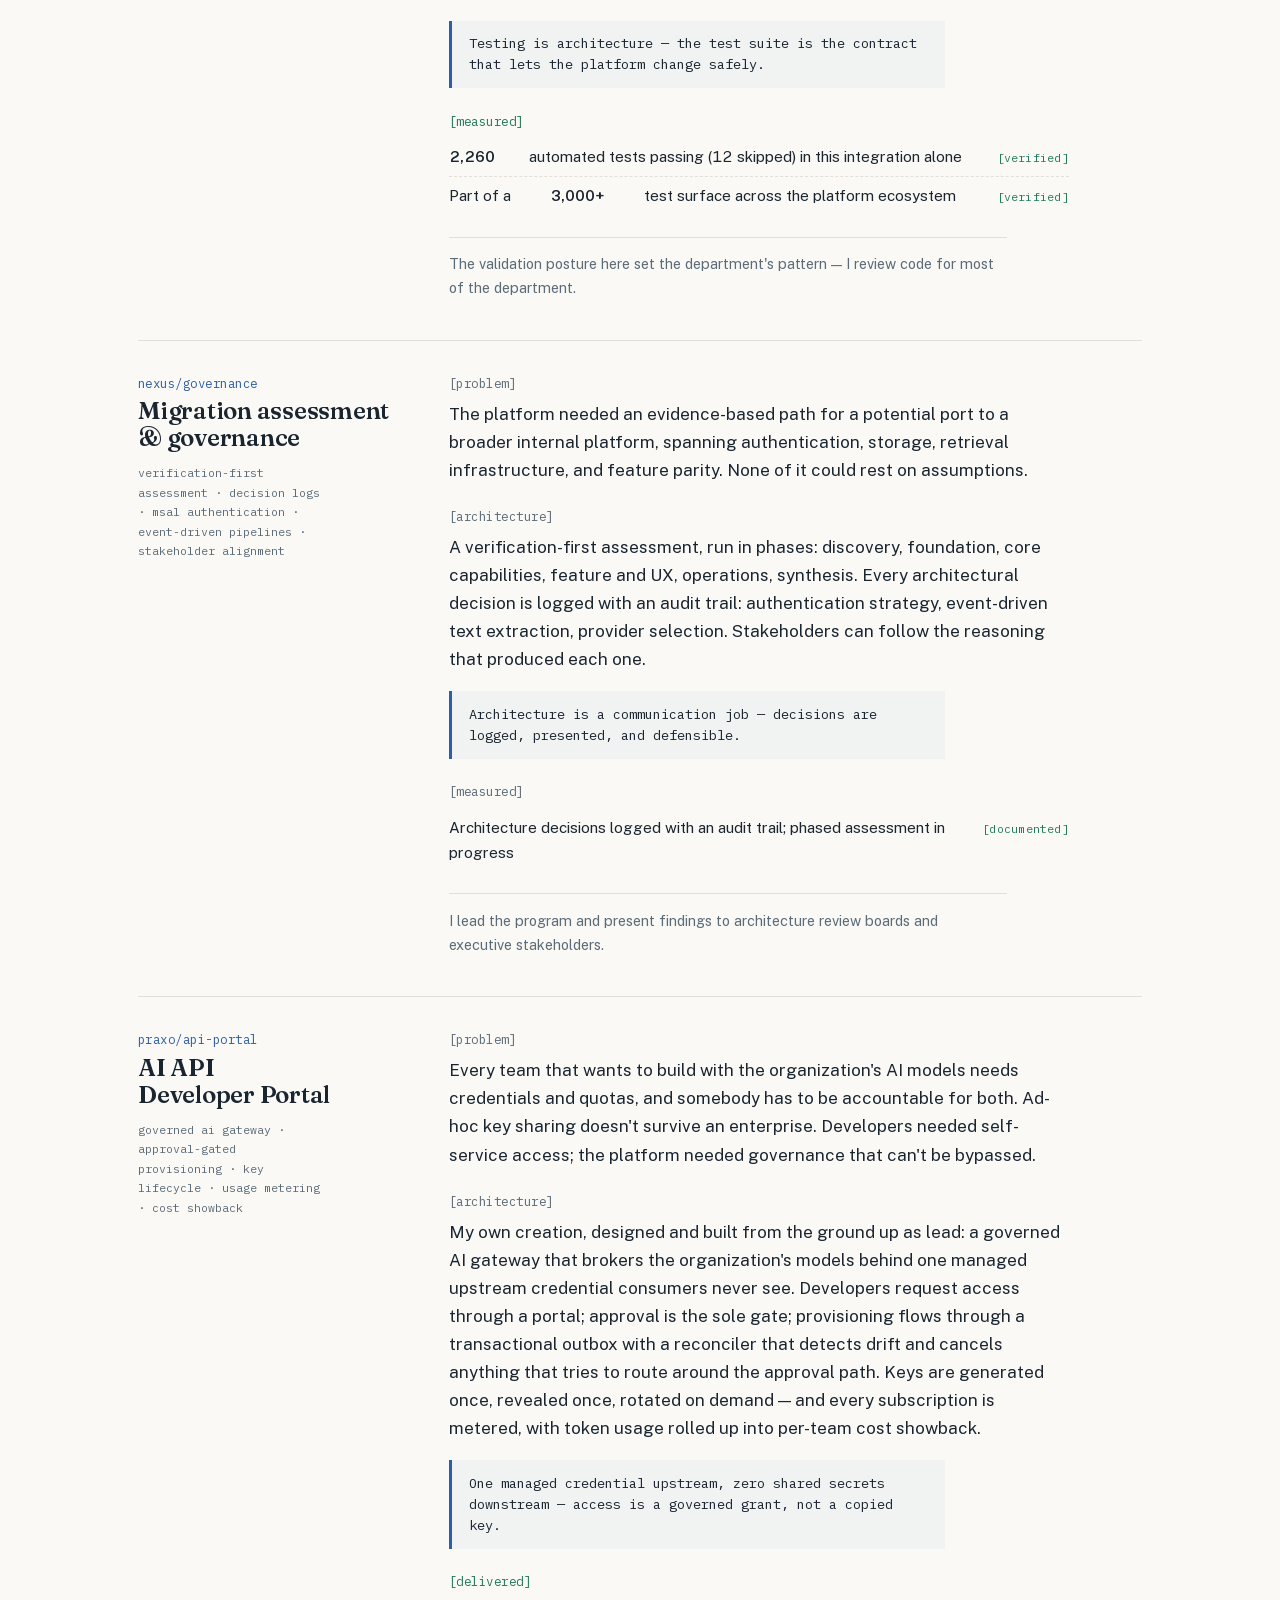
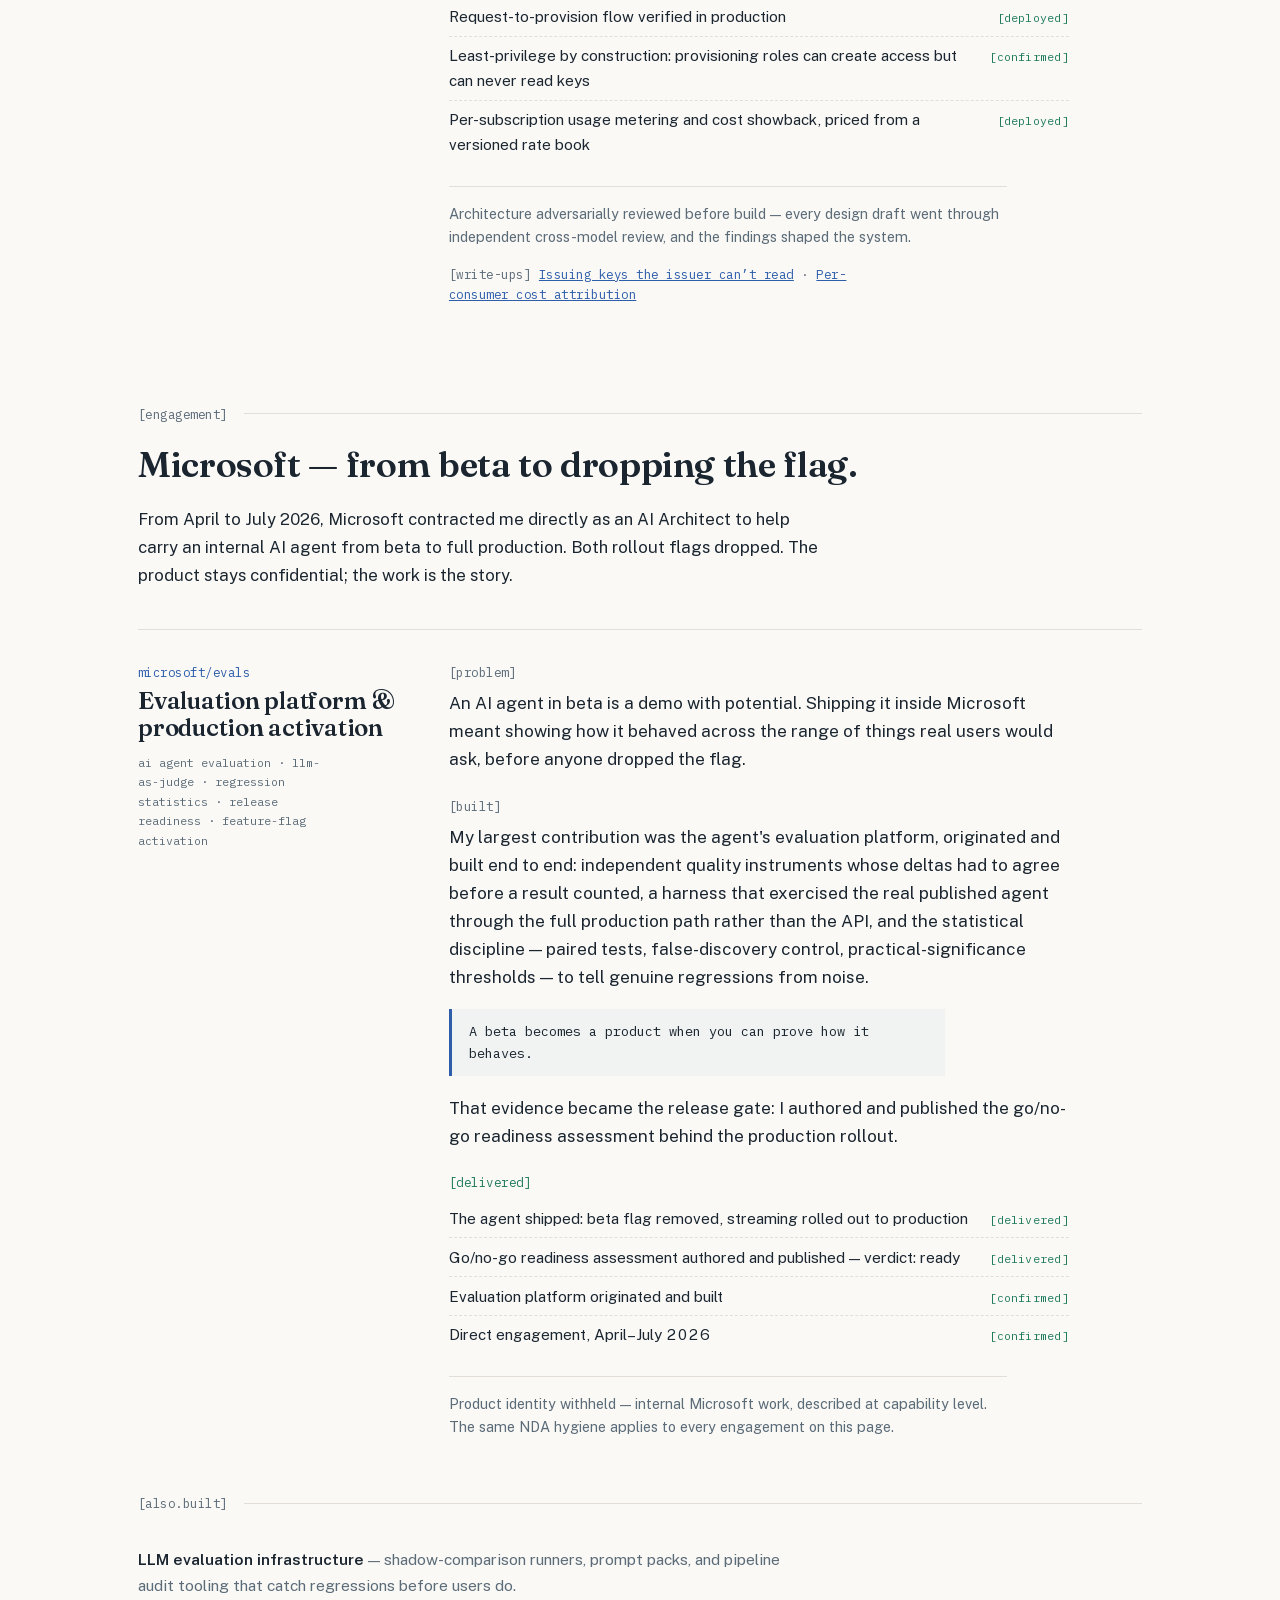
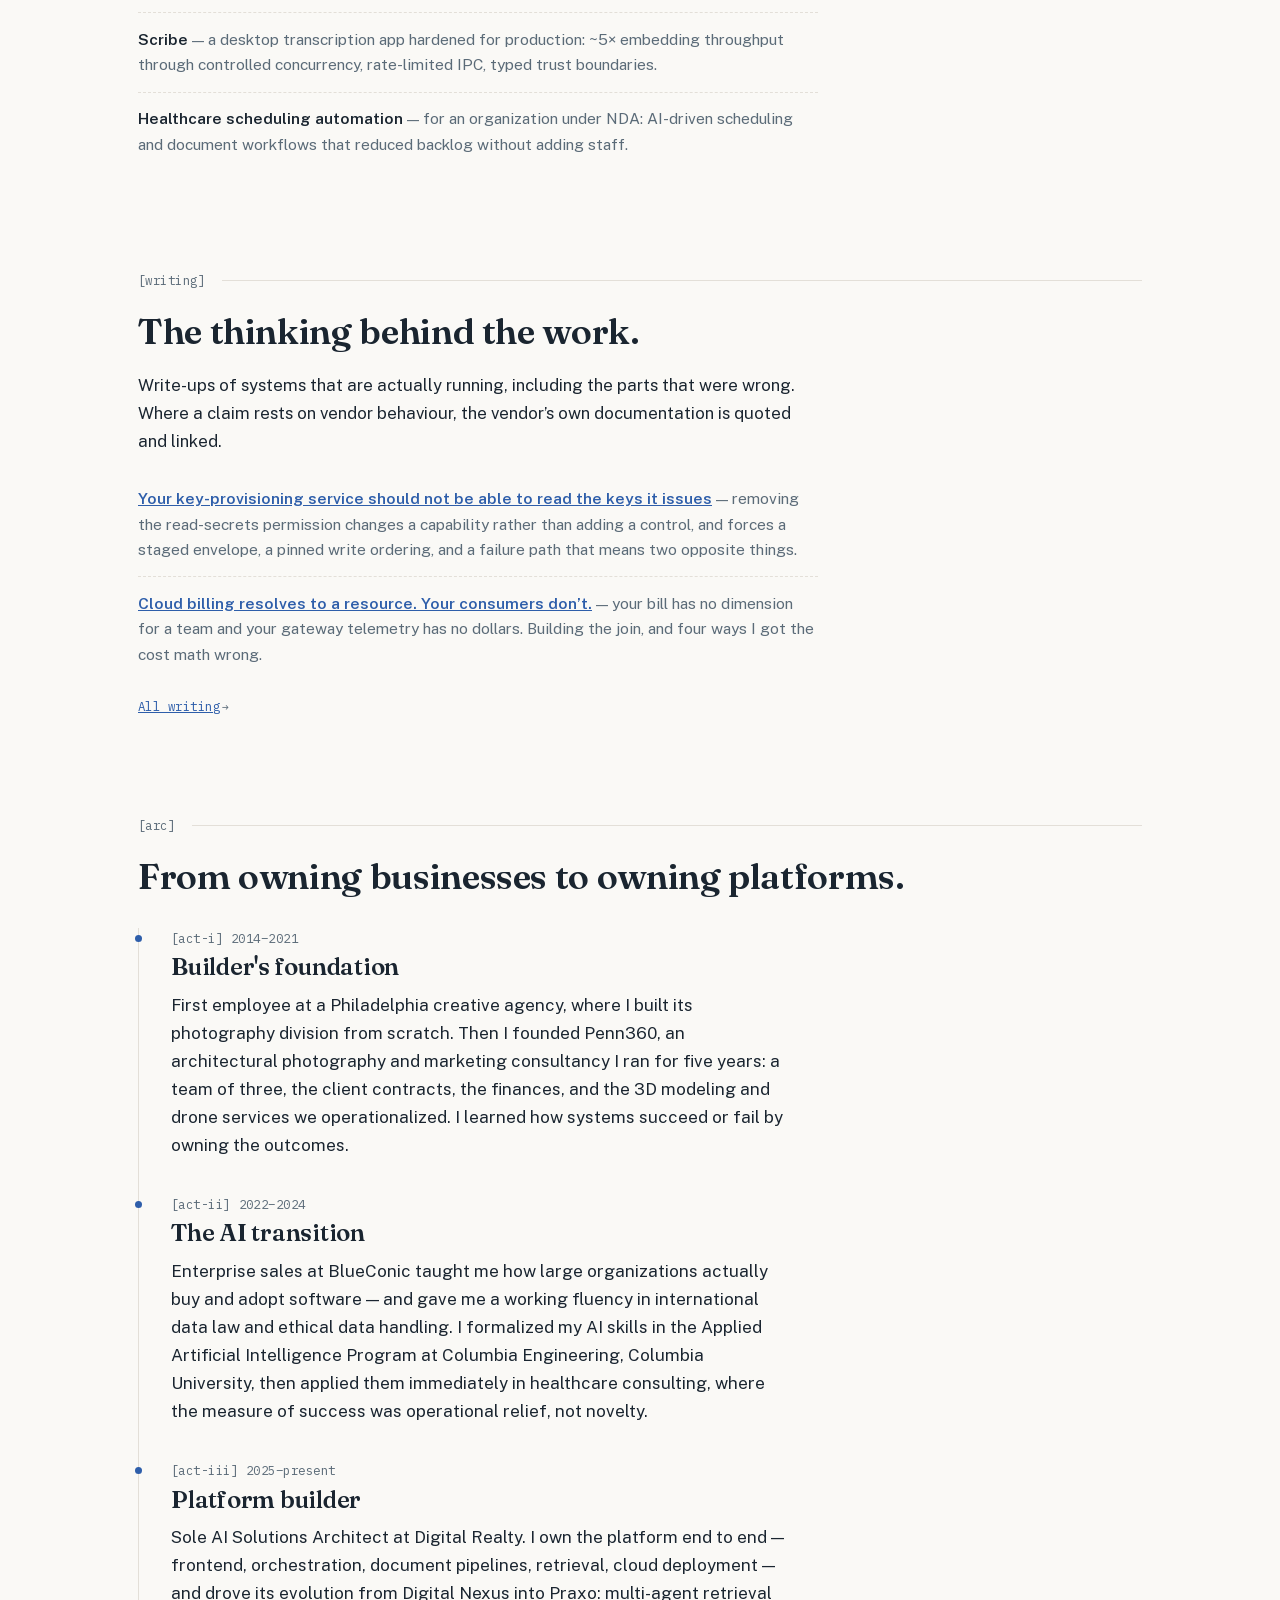
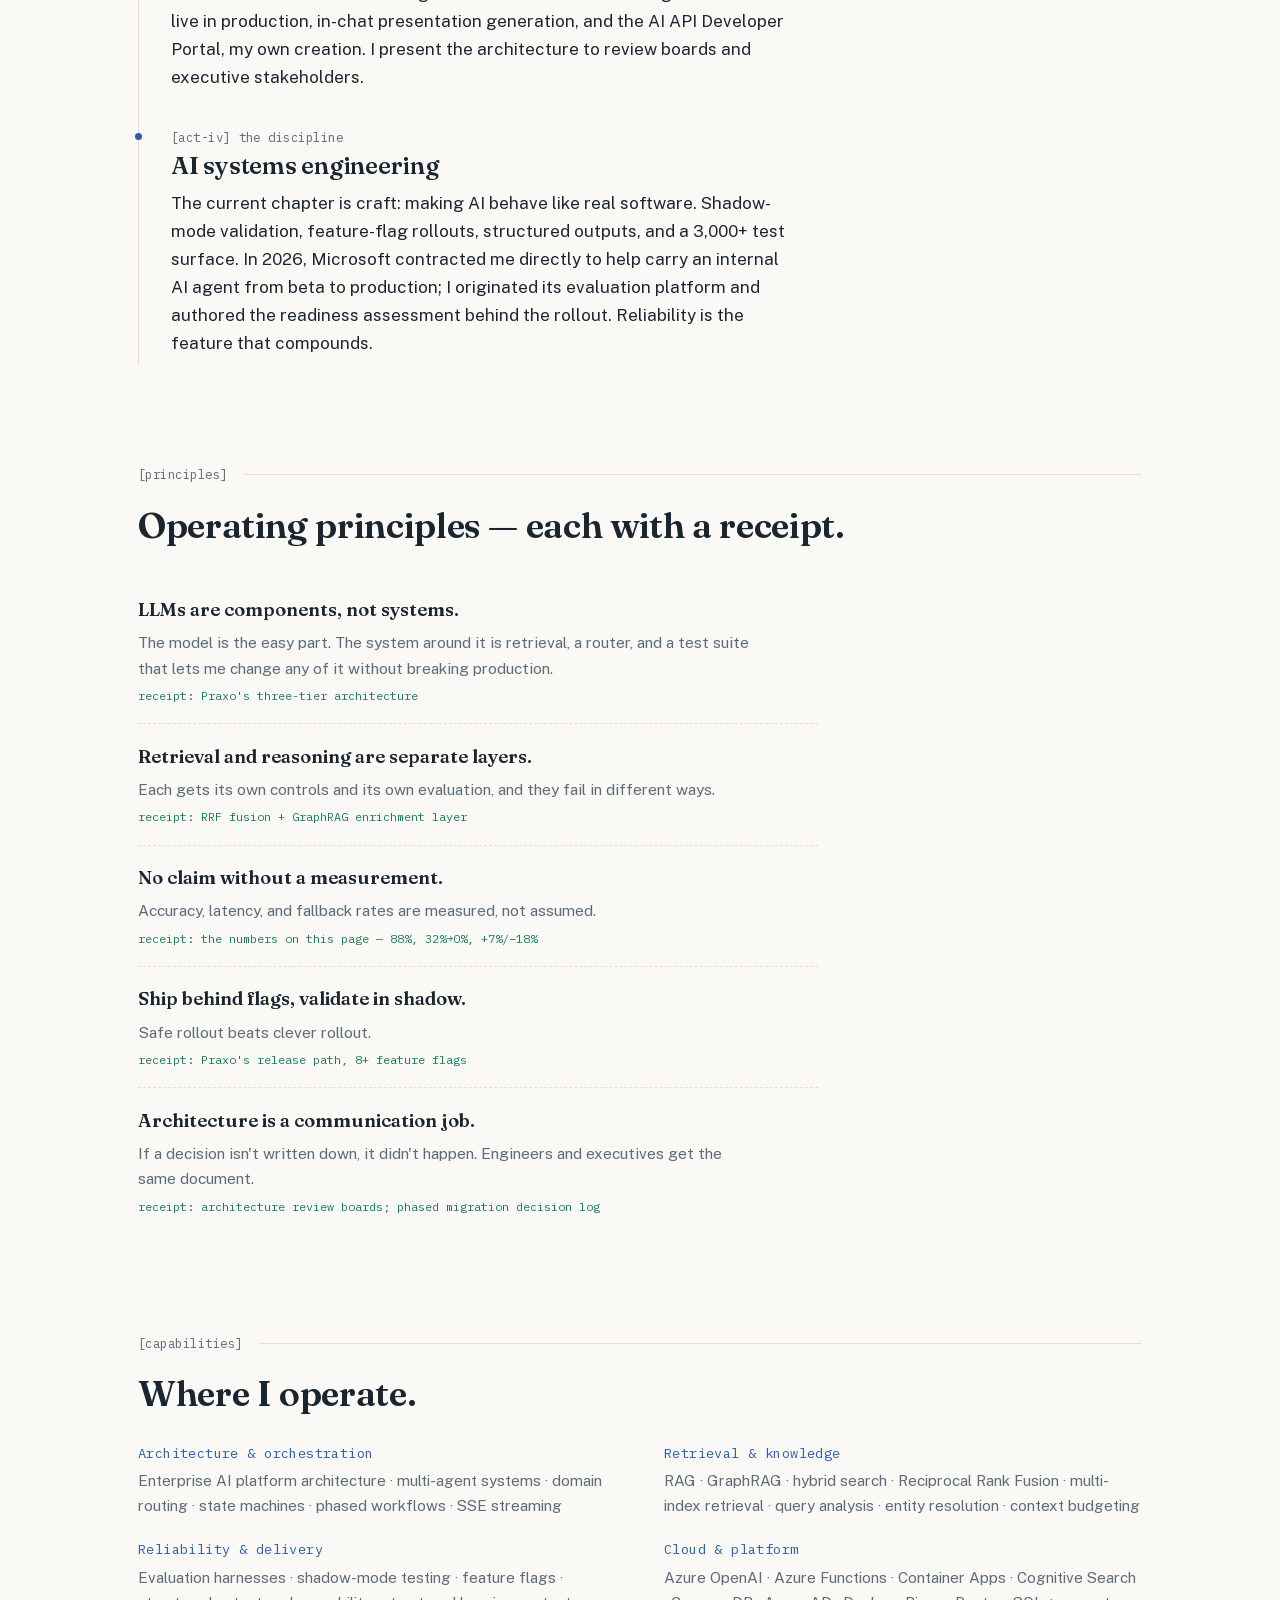
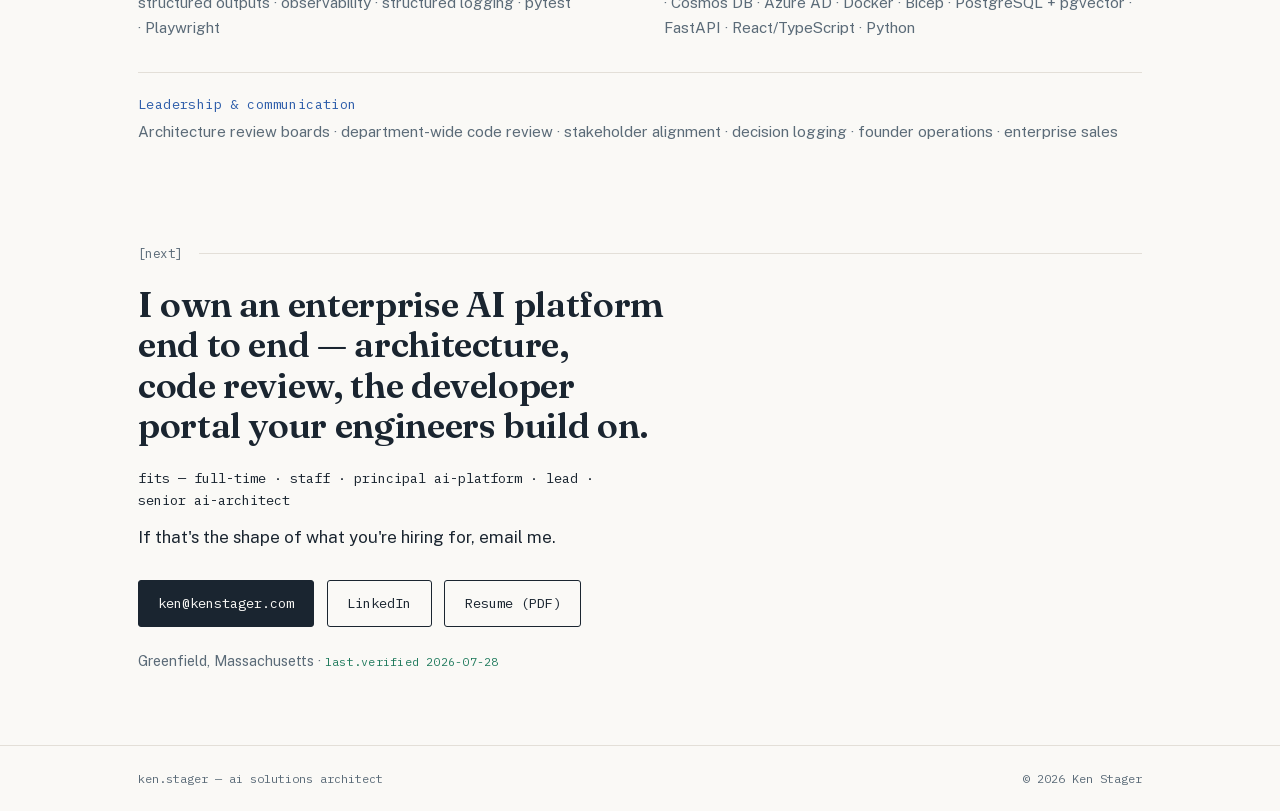
==== commit e73788ee: "Add Writing section: two write-ups on the governed AI gateway Long-form pair at /writing/, plus the " ====
--- a/index.html
+++ b/index.html
@@ -58,6 +58,20 @@
     - The site's banned positioning words apply to every field here too.
     - sameAs append list: GitHub (https://github.com/KenStager) ONLY once the
       profile README + >=1 pinned repo exist. Never add data-broker profiles.
+
+    ARTICLE PAGES (added 2026-07-29, two live under /writing/):
+    - A BreadcrumbList IS permitted alongside the TechArticle, but only when a
+      real breadcrumb is visible on the page. Markup that describes navigation
+      the reader can't see is a claim without a receipt.
+    - Do NOT add "keywords", "about", or "image" to a TechArticle. keywords is
+      an unearned claim in list form; "image" would assert the generic OG card
+      depicts the article. Both fail the receipt rule.
+    - "timeRequired" must match the reading time printed in .post-meta.
+    - The writing index is a CollectionPage, never Blog/BlogPosting — this is a
+      small curated set, not a feed, and BlogPosting would invite a missing-feed
+      expectation the site deliberately doesn't meet.
+    - Keep these rules HERE. A second rules block inside the article files is a
+      second place to forget.
   -->
   <script type="application/ld+json">
   {
@@ -122,7 +136,7 @@
         "isPartOf": { "@id": "https://www.kenstager.com/#website" },
         "about": { "@id": "https://www.kenstager.com/#person" },
         "mainEntity": { "@id": "https://www.kenstager.com/#person" },
-        "dateModified": "2026-07-28"
+        "dateModified": "2026-07-29"
       }
     ]
   }
@@ -136,8 +150,8 @@
     <nav aria-label="Primary">
       <a href="#platform">Platform</a>
       <a href="#microsoft">Microsoft</a>
+      <a href="/writing/">Writing</a>
       <a href="#arc">Arc</a>
-      <a href="#principles">Principles</a>
       <a href="#contact">Contact</a>
     </nav>
     <div class="header-actions">
@@ -342,6 +356,7 @@
             </ul>
           </div>
           <p class="case-receipt">Architecture adversarially reviewed before build — every design draft went through independent cross-model review, and the findings shaped the system.</p>
+          <p class="case-writing">[write-ups] <a href="/writing/key-provisioning-without-read-access/">Issuing keys the issuer can&rsquo;t read</a> &middot; <a href="/writing/per-consumer-llm-cost-attribution/">Per-consumer cost attribution</a></p>
         </div>
       </article>
     </section>
@@ -389,6 +404,18 @@
         <li><strong>Scribe</strong> — a desktop transcription app hardened for production: ~5× embedding throughput through controlled concurrency, rate-limited IPC, typed trust boundaries.</li>
         <li><strong>Healthcare scheduling automation</strong> — for an organization under NDA: AI-driven scheduling and document workflows that reduced backlog without adding staff.</li>
       </ul>
+    </section>
+
+    <!-- ============ WRITING ============ -->
+    <section class="section" id="writing">
+      <p class="section-eyebrow">[writing]</p>
+      <h2>The thinking behind the work.</h2>
+      <p class="section-lede">Write-ups of systems that are actually running, including the parts that were wrong. Where a claim rests on vendor behaviour, the vendor&rsquo;s own documentation is quoted and linked.</p>
+      <ul class="also-list">
+        <li><strong><a href="/writing/key-provisioning-without-read-access/">Your key-provisioning service should not be able to read the keys it issues</a></strong> — removing the read-secrets permission changes a capability rather than adding a control, and forces a staged envelope, a pinned write ordering, and a failure path that means two opposite things.</li>
+        <li><strong><a href="/writing/per-consumer-llm-cost-attribution/">Cloud billing resolves to a resource. Your consumers don&rsquo;t.</a></strong> — your bill has no dimension for a team and your gateway telemetry has no dollars. Building the join, and four ways I got the cost math wrong.</li>
+      </ul>
+      <p class="case-writing"><a href="/writing/">All writing</a><span class="arr">→</span></p>
     </section>
 
     <!-- ============ THE ARC ============ -->
--- a/styles.css
+++ b/styles.css
@@ -404,16 +404,276 @@
 }
 
 /* ---------- Also built ---------- */
+/* .takeaway-list shares this structure deliberately. It is NOT .measured-list:
+   that one is the proof register (tabular-nums, trailing [tag], .is-proof green),
+   and wrapping advice in it would assert these are verified results — the
+   semantic-color rule violated through layout instead of color. */
 .also-built { padding-top: clamp(2.5rem, 6vh, 4rem); }
-.also-list { list-style: none; max-width: 68ch; }
-.also-list li {
+.also-list,
+.takeaway-list { list-style: none; max-width: 68ch; }
+.also-list li,
+.takeaway-list li {
   padding: 0.85rem 0;
   border-bottom: 1px dashed var(--line);
   font-size: 0.97rem;
   color: var(--muted);
 }
-.also-list li:last-child { border-bottom: none; }
-.also-list strong { color: var(--ink); font-weight: 600; }
+.also-list li:last-child,
+.takeaway-list li:last-child { border-bottom: none; }
+.also-list strong,
+.takeaway-list strong { color: var(--ink); font-weight: 600; }
+/* Takeaways are the payload, not a footnote — full ink, one step up in size. */
+.takeaway-list li { color: var(--ink); font-size: 1rem; }
+
+/* ==========================================================================
+   LONG-FORM ARTICLES  (/writing/<topic-slug>/)
+   Added 2026-07-29. Kept in this file rather than a second stylesheet: the
+   split would make @media print a two-file hand-sync with no linter to catch
+   drift, and a second file is a render-blocking request on the slowest pages.
+   TRIPWIRE: if this block grows past ~40% of the file, split it then.
+
+   Two rules govern everything below:
+   - --verify-green appears in exactly ONE place here, on .quote-doc's citation
+     line (via the existing .receipt), because a verbatim vendor citation IS a
+     receipt. Process labels, flow conditions, and metadata stay muted.
+   - No syntax highlighting. Colour on this site is semantic; highlighting adds
+     five colours that mean nothing inside the one place colour means something.
+   ========================================================================== */
+
+/* ---------- Post scaffolding ---------- */
+/* One token, set on <body class="doc">, re-measures the header, the article and
+   the footer together — they all read var(--max), so they stay aligned. The
+   homepage's 1100px frame is built for a two-column case grid; a single prose
+   column inside it strands ~300px of dead right margin. */
+body.doc { --max: 900px; }
+
+.post {
+  max-width: var(--max);
+  margin: 0 auto;
+  padding: clamp(2.5rem, 6vh, 4rem) var(--pad) 0;
+}
+.post-head {
+  border-bottom: 1px solid var(--line);
+  padding-bottom: 1.7rem;
+  margin-bottom: 2.2rem;
+}
+/* On the index the entries draw their own top rule, so the head's bottom border
+   would double it 25px away. Suppress one; keep the spacing. */
+.post-head.is-bare { border-bottom: none; padding-bottom: 0; margin-bottom: 0.6rem; }
+.post-breadcrumb {
+  font-family: var(--font-mono);
+  font-size: 0.75rem;
+  color: var(--muted);
+  margin: 0 0 1rem;
+}
+.post-breadcrumb a { color: var(--muted); text-decoration: none; }
+.post-breadcrumb a:hover { color: var(--cobalt); }
+.post-head h1 {
+  font-size: clamp(1.85rem, 3.7vw, 2.9rem);
+  max-width: 30ch;
+  margin-bottom: 0.5em;
+}
+.post-meta {
+  font-family: var(--font-mono);
+  font-size: 0.75rem;
+  letter-spacing: 0.03em;
+  color: var(--muted);
+  margin: 0 0 1.3rem;
+}
+
+/* One token override re-measures the whole article: p, .decision and the
+   lists all read var(--measure). Prose runs slightly wider than the homepage's
+   62ch because sustained reading wants a longer line than scannable copy. */
+.post-body { --measure: 66ch; }
+.post-body > *:first-child { margin-top: 0; }
+.post-body h2 { font-size: clamp(1.35rem, 2.4vw, 1.75rem); margin: 2.5rem 0 0.7em; max-width: 30ch; }
+.post-body h3 { font-size: clamp(1.08rem, 1.8vw, 1.28rem); margin: 2rem 0 0.55em; max-width: 34ch; }
+/* h4 is unused today; without this it falls back to browser default the first
+   time a future post nests one level deeper. */
+.post-body h4 {
+  font-family: var(--font-body);
+  font-size: 1rem;
+  font-weight: 700;
+  letter-spacing: 0;
+  line-height: 1.4;
+  margin: 1.6rem 0 0.4em;
+}
+.post-body ul,
+.post-body ol { max-width: var(--measure); margin: 0 0 1.2em; padding-left: 1.4rem; }
+.post-body li { margin-bottom: 0.5em; }
+.post-body li::marker { color: var(--muted); }
+.post-body li:last-child { margin-bottom: 0; }
+
+/* ---------- Code ---------- */
+.post-body code {
+  font-family: var(--font-mono);
+  font-size: 0.86em;
+  background: var(--ledger-bg);
+  border: 1px solid var(--line);
+  border-radius: 2px;
+  padding: 0.08em 0.32em;
+}
+.code-block { margin: 1.5rem 0; max-width: 78ch; }
+.code-label {
+  font-family: var(--font-mono);
+  font-size: 0.72rem;
+  letter-spacing: 0.04em;
+  color: var(--muted);
+  margin: 0 0 0.4rem;
+  max-width: none;
+}
+.post-body pre {
+  margin: 0;
+  background: var(--ledger-bg);
+  border: 1px solid var(--line);
+  border-radius: 3px;
+  padding: 1rem 1.15rem;
+  overflow-x: auto;
+}
+.post-body pre code {
+  background: none;
+  border: none;
+  padding: 0;
+  font-size: 0.8rem;
+  line-height: 1.65;
+}
+
+/* ---------- Vendor documentation quotes ----------
+   Deliberately NOT .decision. Every .decision on this site is one of Ken's own
+   calls, filled and mono; putting a vendor's words in it would silently
+   redefine the component. This inverts both axes: unfilled, body type. */
+.quote-doc {
+  margin: 1.5rem 0;
+  padding-left: 1.2rem;
+  border-left: 2px solid var(--line);
+  max-width: var(--measure);
+}
+.quote-doc p { font-size: 1rem; margin: 0 0 0.5rem; }
+.quote-doc cite { font-style: normal; }
+.quote-doc .receipt { margin-top: 0; }
+
+/* ---------- Flow diagrams ----------
+   Built from tokens rather than rendered: reflows on mobile, survives print,
+   inherits the self-hosted fonts, and is real text for a screen reader.
+   Every arrow must go through .arr — the display and body faces have no U+2192. */
+.flow {
+  list-style: none;
+  margin: 1.7rem 0;
+  padding-left: 1.5rem;
+  border-left: 1px solid var(--line);
+  max-width: 64ch;
+}
+.flow > li { position: relative; padding-bottom: 1.15rem; }
+.flow > li:last-child { padding-bottom: 0; }
+.flow > li::before {
+  content: '';
+  position: absolute;
+  left: calc(-1.5rem - 3px);
+  top: 0.5em;
+  width: 5px;
+  height: 5px;
+  border-radius: 50%;
+  background: var(--cobalt);
+}
+.flow-step { display: block; font-size: 0.97rem; }
+.flow-note {
+  display: block;
+  font-family: var(--font-mono);
+  font-size: 0.74rem;
+  color: var(--muted);
+  margin-top: 0.2rem;
+}
+/* Branch conditions are process outcomes, not proof — muted, never green. */
+.flow-fork { list-style: none; margin: 0.8rem 0 0; padding: 0; max-width: none; }
+.flow-fork > li {
+  display: grid;
+  grid-template-columns: minmax(10em, max-content) 1fr;
+  gap: 0.2rem 1rem;
+  align-items: baseline;
+  padding: 0.5rem 0;
+  border-top: 1px dashed var(--line);
+  margin: 0;
+  font-size: 0.94rem;
+}
+.flow-cond { font-family: var(--font-mono); font-size: 0.74rem; color: var(--muted); }
+.flow-return {
+  display: block;
+  font-family: var(--font-mono);
+  font-size: 0.74rem;
+  color: var(--muted);
+  margin-top: 0.65rem;
+  padding-top: 0.55rem;
+  border-top: 1px dashed var(--line);
+}
+.flow-side {
+  display: block;
+  font-family: var(--font-mono);
+  font-size: 0.74rem;
+  color: var(--muted);
+  margin-top: 0.25rem;
+}
+/* The detached node. A renderer would draw this as an equal participant in the
+   pipeline, which argues against the post's whole thesis; sitting outside the
+   rail with a hollow marker, the layout makes the argument. */
+.flow-null {
+  list-style: none;
+  max-width: 64ch;
+  margin: -0.4rem 0 1.7rem;
+  padding: 0.75rem 0 0 1.5rem;
+  border-top: 1px dashed var(--line);
+}
+.flow-null li { position: relative; font-size: 0.94rem; color: var(--muted); margin: 0; }
+.flow-null li::before {
+  content: '';
+  position: absolute;
+  left: calc(-1.5rem - 3px);
+  top: 0.5em;
+  width: 5px;
+  height: 5px;
+  border-radius: 50%;
+  border: 1px solid var(--muted);
+  background: var(--paper);
+}
+
+/* ---------- Companion card ---------- */
+.post-next {
+  margin-top: 2.6rem;
+  padding-top: 1.3rem;
+  border-top: 1px solid var(--line);
+}
+.post-next h2 { font-size: 1.15rem; margin: 0 0 0.45rem; max-width: 34ch; }
+.post-next p { font-size: 0.95rem; color: var(--muted); margin: 0 0 1.1rem; }
+
+/* ---------- Writing index ---------- */
+.post-index { list-style: none; margin-top: 2.5rem; }
+.entry { border-top: 1px solid var(--line); padding: 1.9rem 0; }
+.entry:last-child { border-bottom: 1px solid var(--line); }
+.entry-scope {
+  font-family: var(--font-mono);
+  font-size: 0.78rem;
+  letter-spacing: 0.04em;
+  color: var(--cobalt);
+  margin: 0 0 0.35rem;
+}
+.entry h2 { font-size: clamp(1.22rem, 2.2vw, 1.55rem); margin: 0 0 0.5rem; max-width: 32ch; }
+.entry h2 a { color: var(--ink); text-decoration: none; }
+.entry h2 a:hover { color: var(--cobalt); }
+.entry-meta {
+  font-family: var(--font-mono);
+  font-size: 0.74rem;
+  color: var(--muted);
+  margin: 0 0 0.9rem;
+}
+.entry p { font-size: 0.97rem; color: var(--muted); margin: 0; }
+
+/* ---------- Homepage hook into the articles ---------- */
+.case-writing {
+  font-family: var(--font-mono);
+  font-size: 0.78rem;
+  letter-spacing: 0.04em;
+  color: var(--muted);
+  margin: 0.9rem 0 0;
+}
 
 /* ---------- The Arc ---------- */
 .arc-list {
@@ -542,6 +802,8 @@
   .site-header nav { order: 3; flex-basis: 100%; gap: 1rem; }
   .ledger-row { grid-template-columns: minmax(8em, max-content) 1fr; }
   .ledger-row dd.tag { grid-column: 2; }
+  /* The fork's condition column can't hold 10em beside prose at this width. */
+  .flow-fork > li { grid-template-columns: 1fr; gap: 0.15rem; }
 }
 
 /* ---------- Print: the page is already a document — let it print like one ----------
@@ -568,6 +830,16 @@
   .case { break-inside: avoid-page; }
   h2, h3 { break-after: avoid; page-break-after: avoid; }
   p, li { orphans: 3; widows: 3; }
+  /* Articles. Without pre-wrap, overflow-x: auto silently CLIPS the right edge
+     of the wider code blocks on paper — same class of bug as the ledger rows
+     printing at opacity 0. */
+  .post-body pre { white-space: pre-wrap; word-break: break-word; }
+  .flow, .flow-null, .code-block, .quote-doc, .post-next { break-inside: avoid-page; }
+  .post-head { break-after: avoid; page-break-after: avoid; }
+  .post-body h4 { break-after: avoid; page-break-after: avoid; }
+  /* Screen-drawn separators become real rules on paper. */
+  .post-body pre, .flow-fork > li { border-color: #bbb; }
+  .quote-doc { border-left-color: #999; }
   .contact-meta::after {
     content: ' · ken@kenstager.com';
     font-family: var(--font-mono);
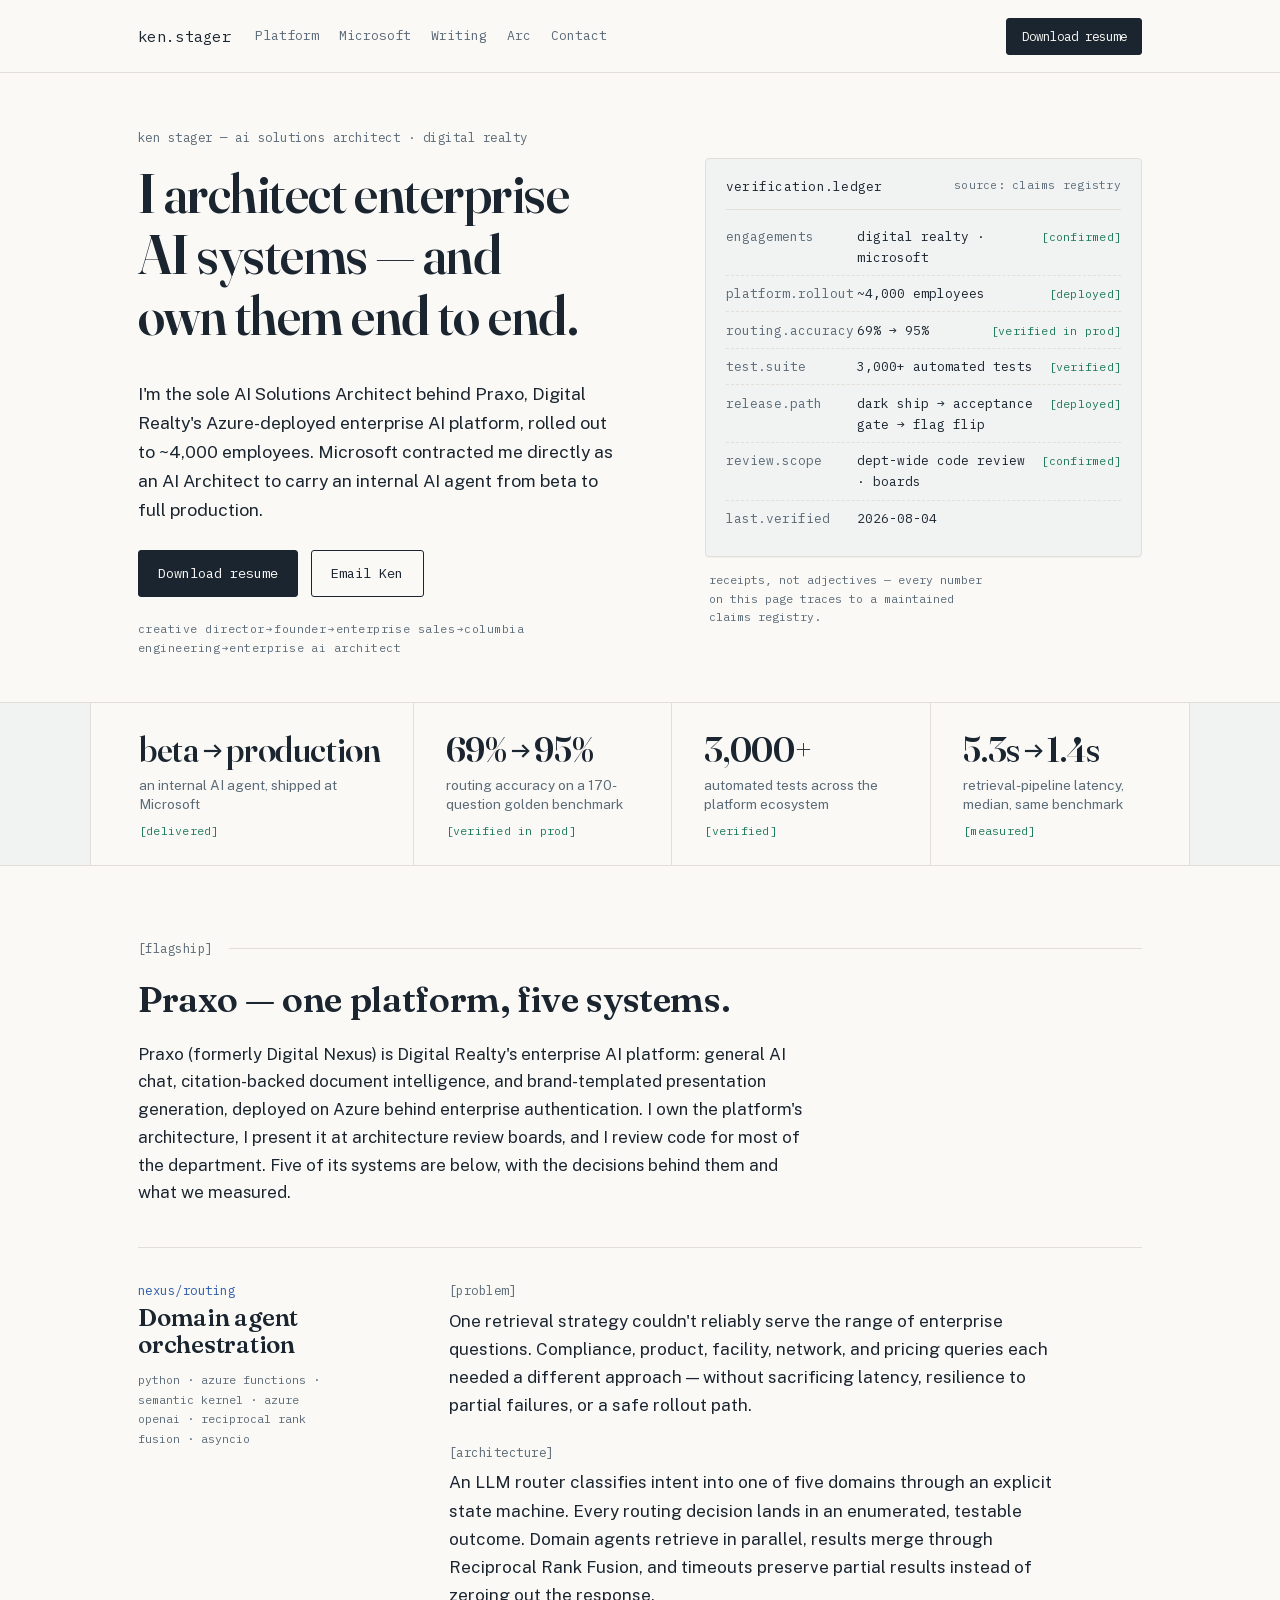
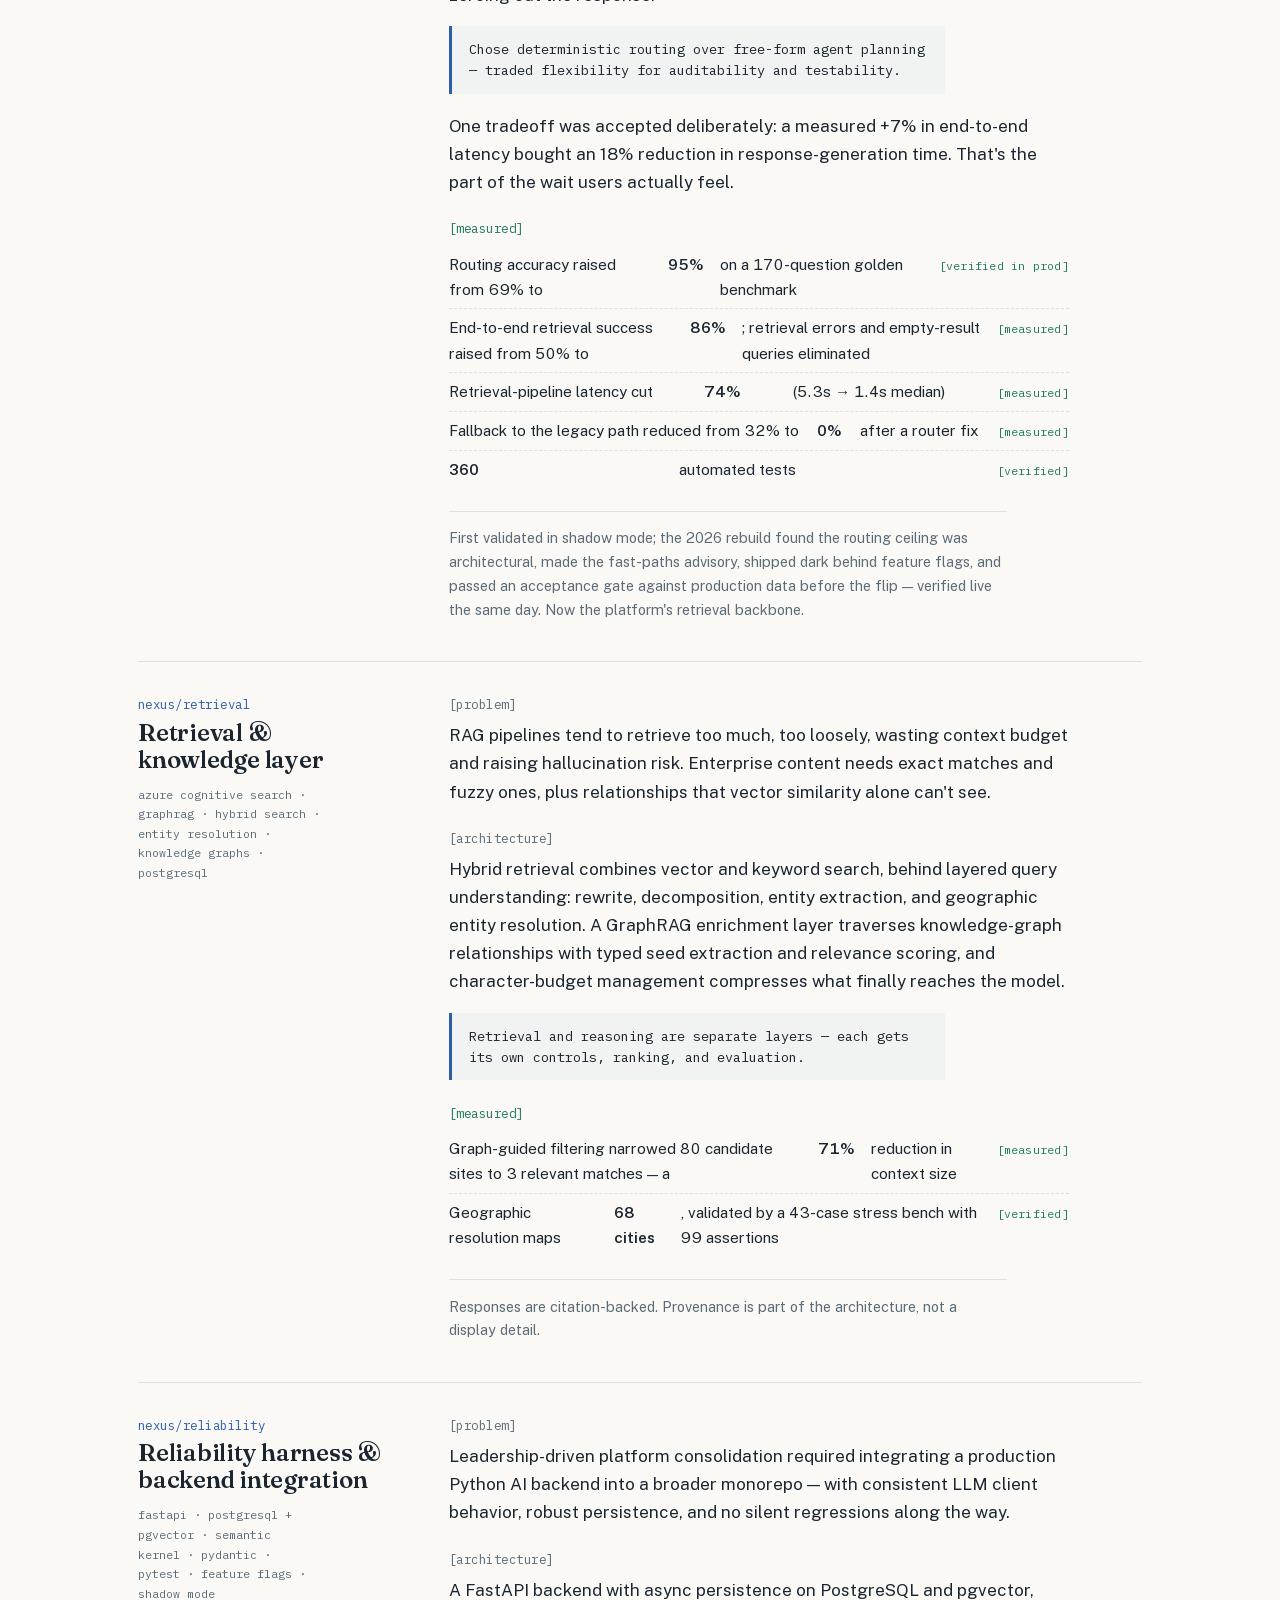
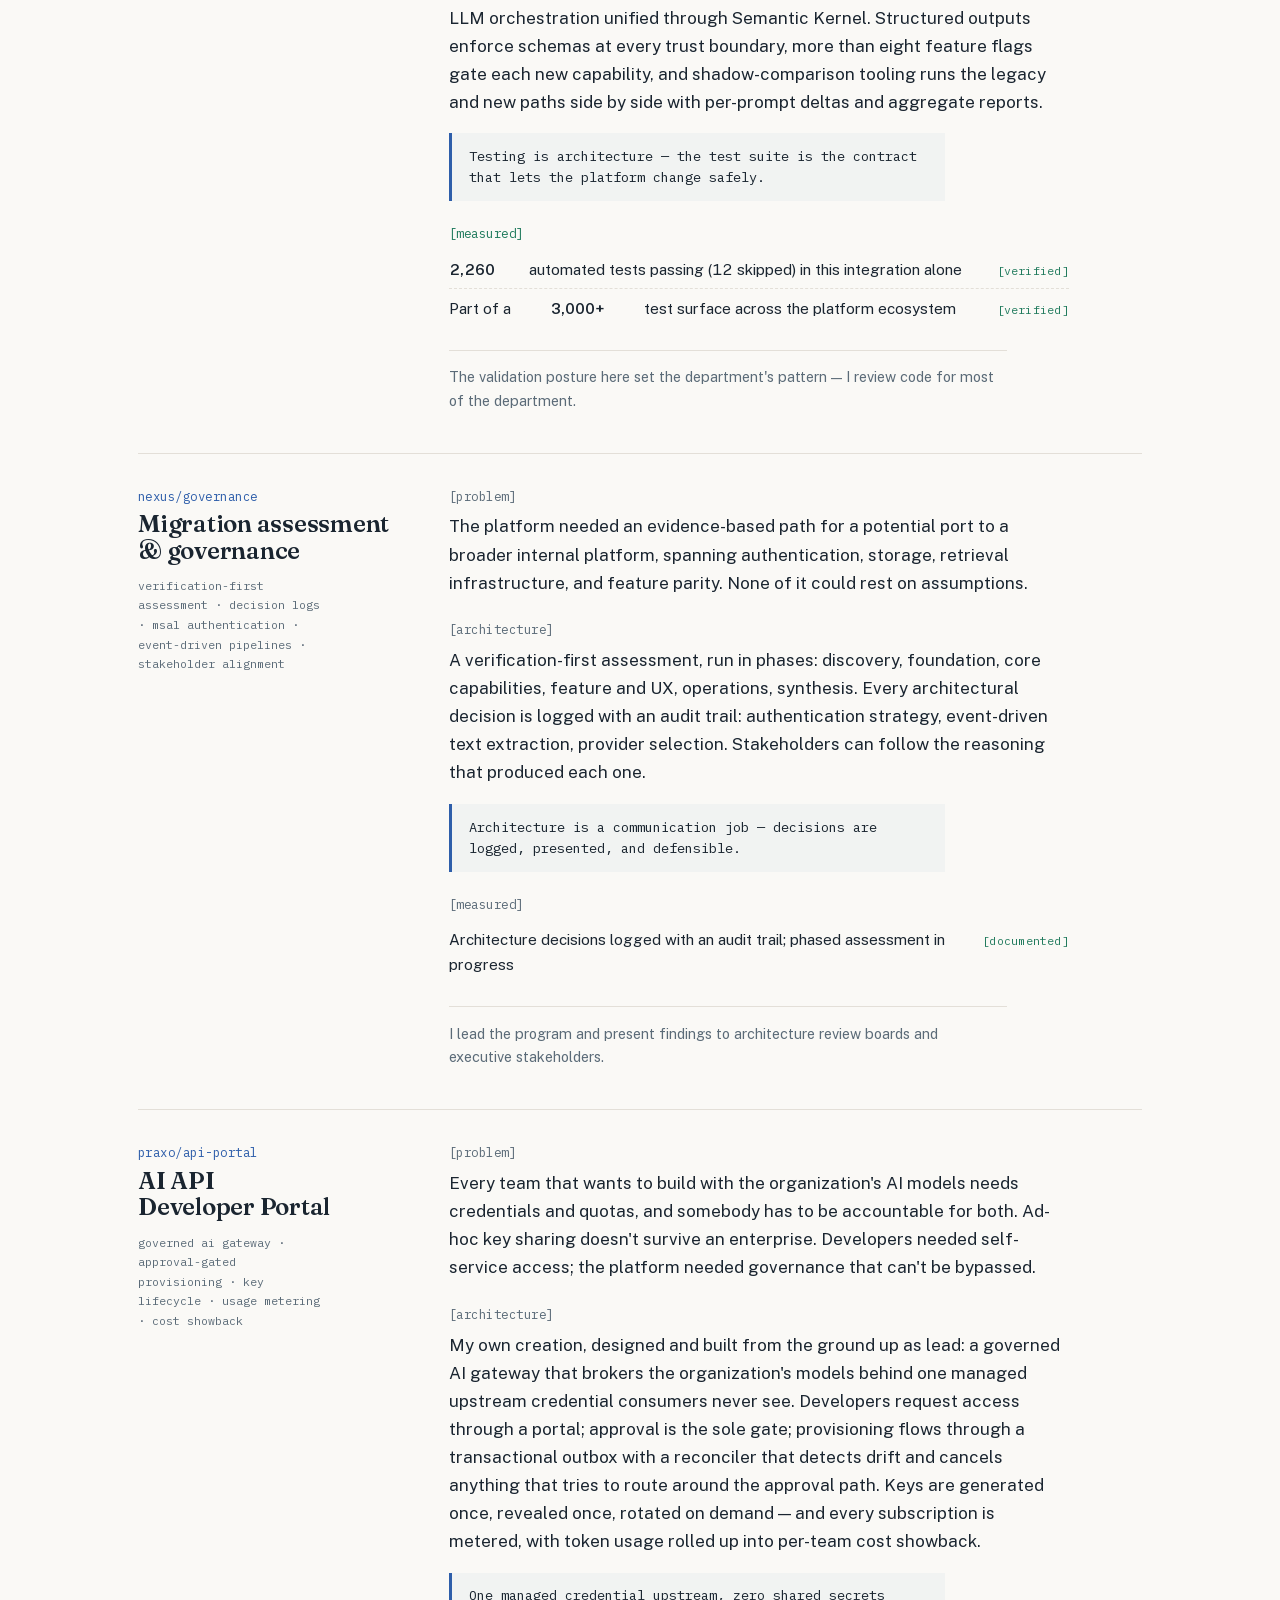
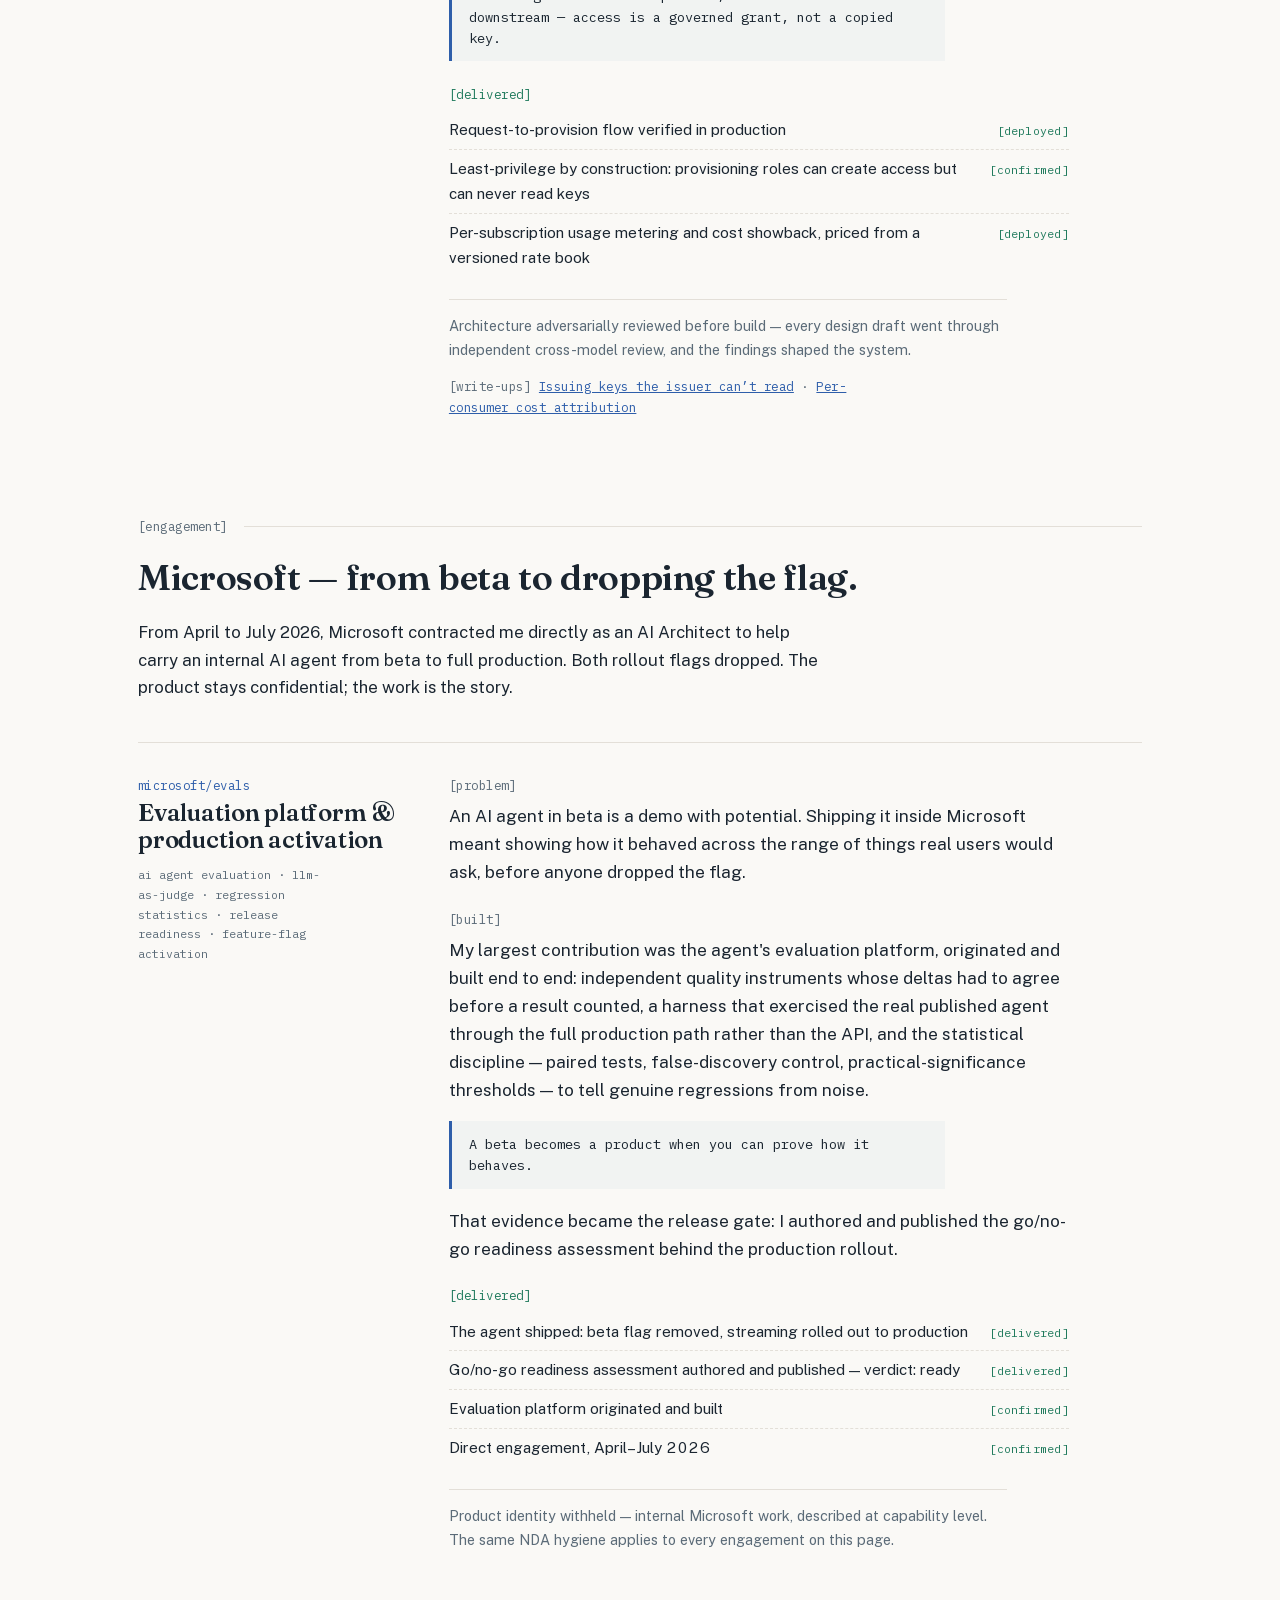
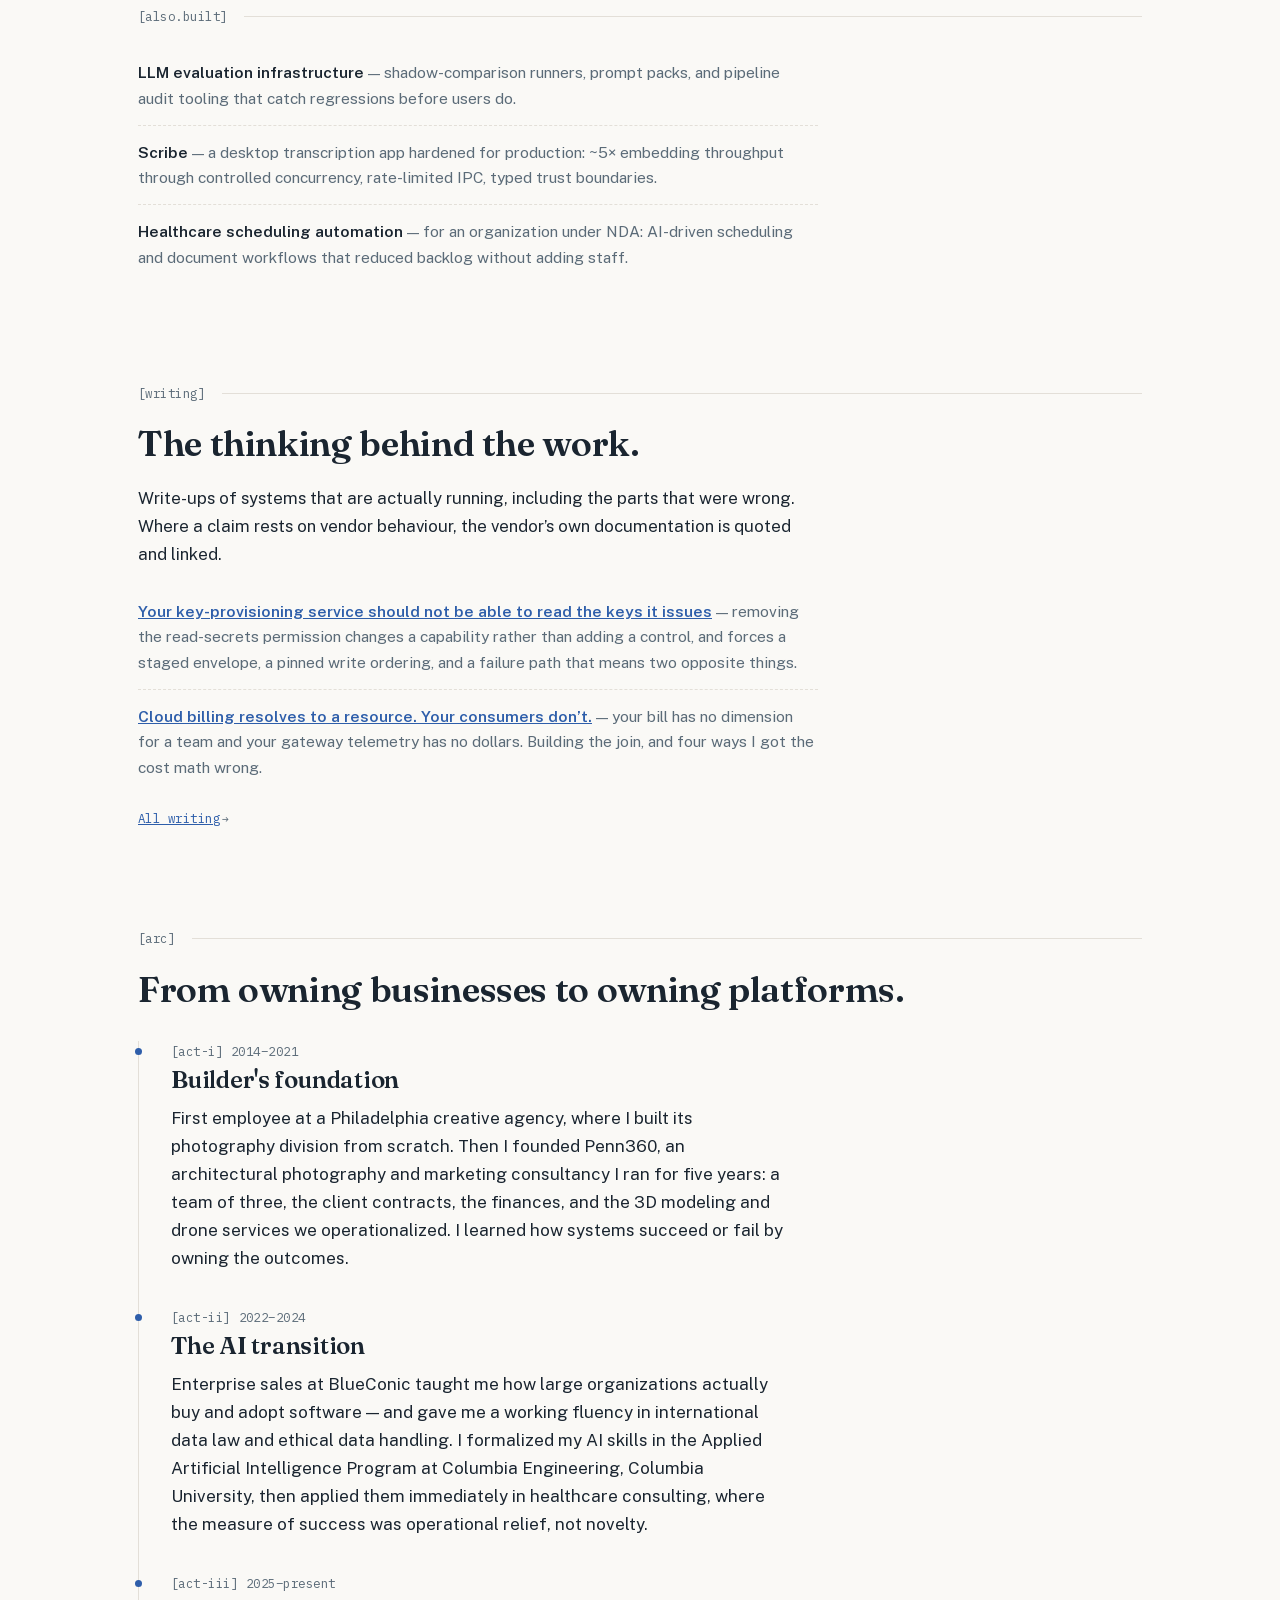
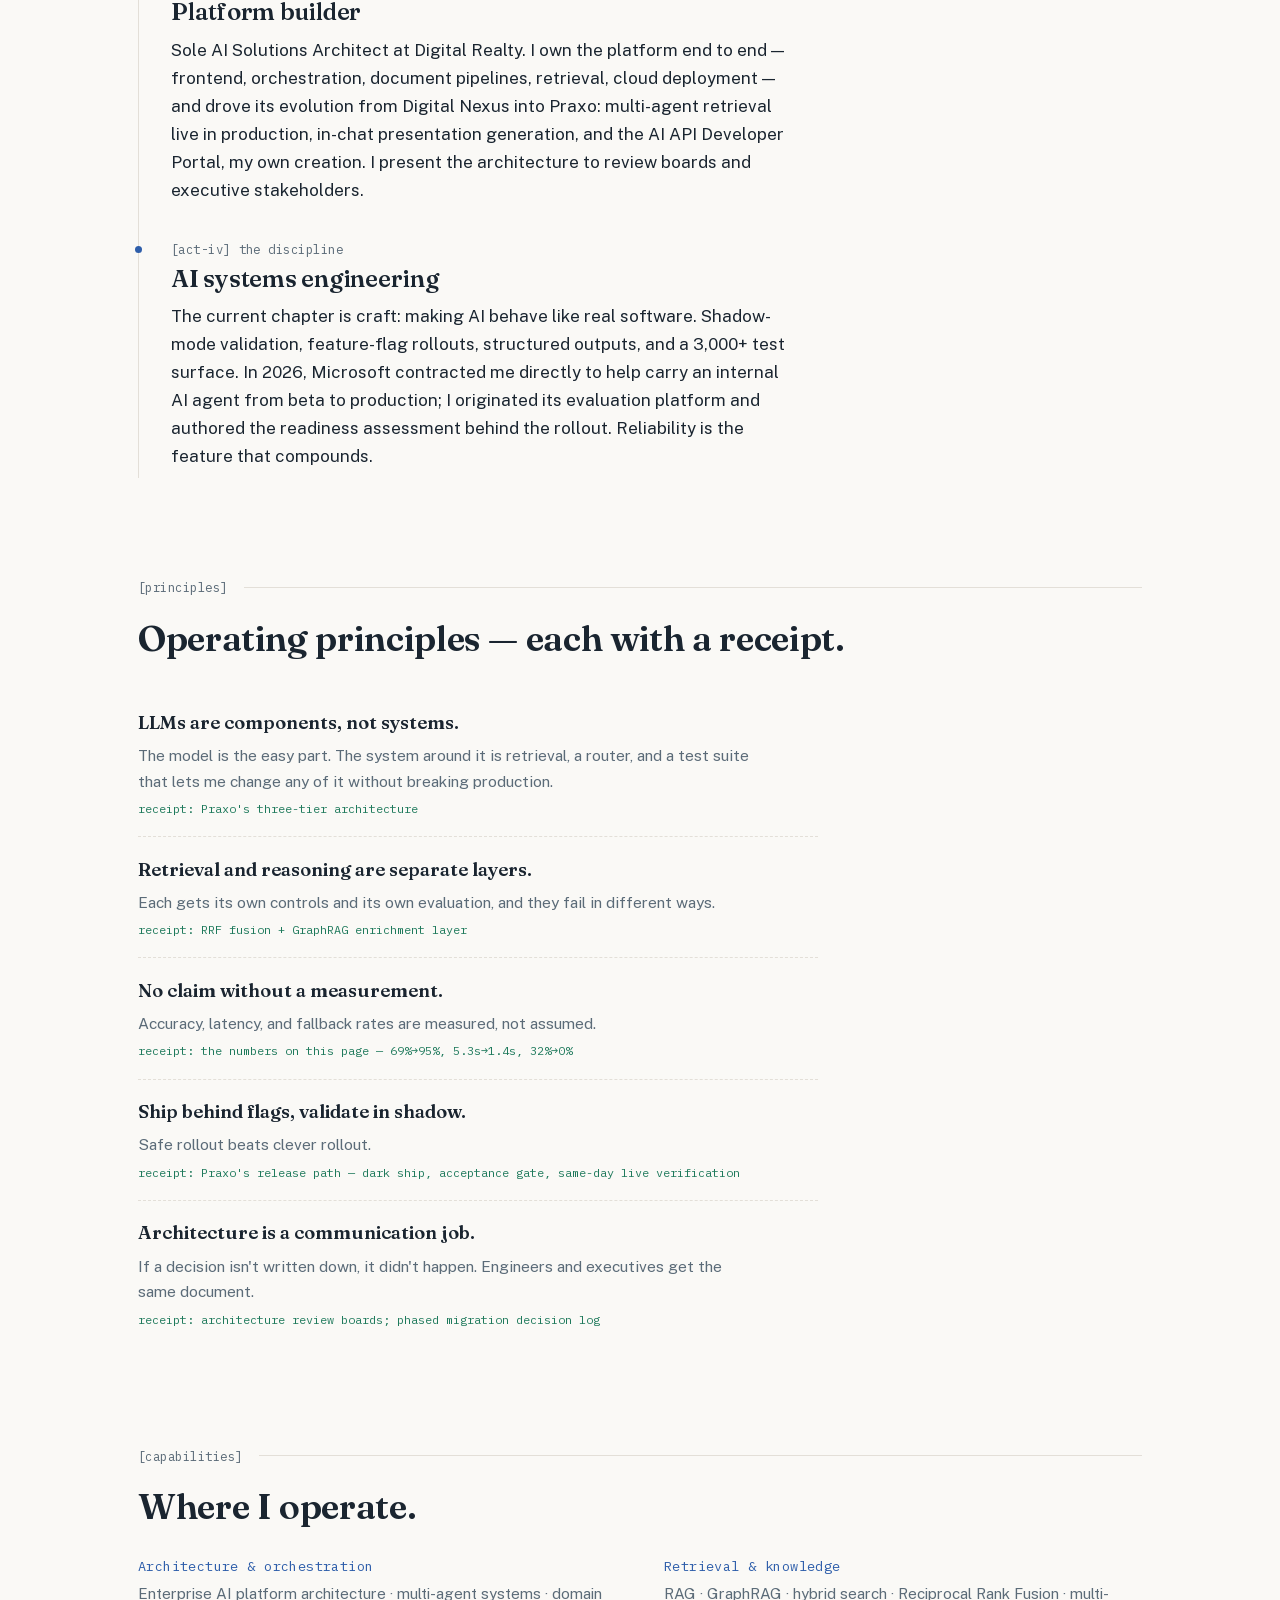
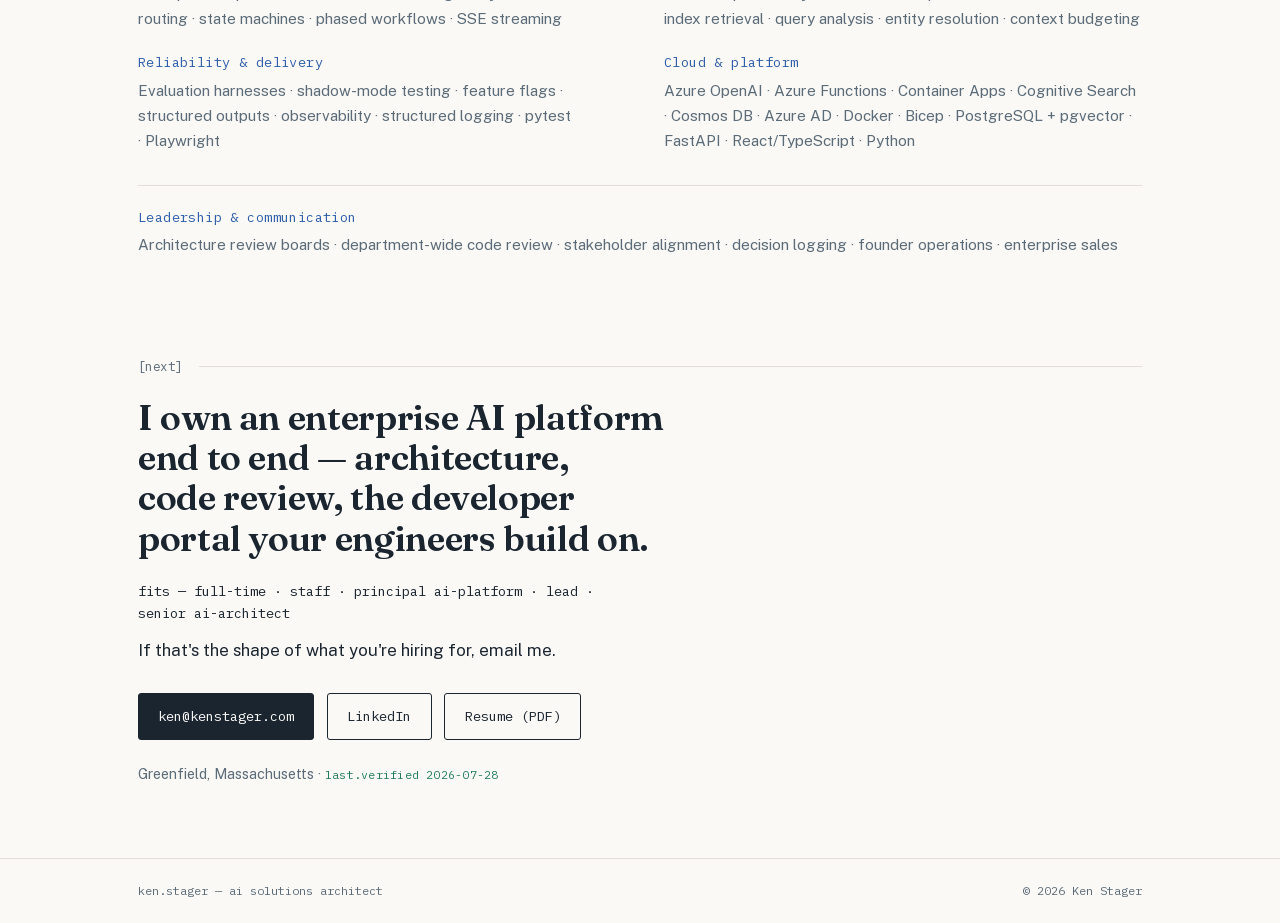
==== commit 1abb05f5: "Retrieval program: the routing claim becomes a before/after The Feb 88% is retired everywhere on the" ====
--- a/index.html
+++ b/index.html
@@ -136,7 +136,7 @@
         "isPartOf": { "@id": "https://www.kenstager.com/#website" },
         "about": { "@id": "https://www.kenstager.com/#person" },
         "mainEntity": { "@id": "https://www.kenstager.com/#person" },
-        "dateModified": "2026-07-29"
+        "dateModified": "2026-08-04"
       }
     ]
   }
@@ -175,7 +175,7 @@
       </div>
 
       <div class="hero-side">
-        <div class="ledger" role="img" aria-label="Verification ledger: engagements Digital Realty and Microsoft, confirmed. Platform rollout around 4,000 employees, deployed. Routing accuracy 88 percent, measured. Test suite over 3,000 automated tests, verified. Release path shadow-mode then feature-flag rollout, deployed. Review scope architecture review boards and department-wide code review, confirmed. Last verified July 28, 2026.">
+        <div class="ledger" role="img" aria-label="Verification ledger: engagements Digital Realty and Microsoft, confirmed. Platform rollout around 4,000 employees, deployed. Routing accuracy raised from 69 to 95 percent, verified in production. Test suite over 3,000 automated tests, verified. Release path dark ship, acceptance gate, then feature-flag rollout, deployed. Review scope architecture review boards and department-wide code review, confirmed. Last verified August 4, 2026.">
           <div class="ledger-head">
             <span>verification.ledger</span>
             <span class="ledger-src">source: claims registry</span>
@@ -183,11 +183,11 @@
           <dl class="ledger-rows">
             <div class="ledger-row"><dt>engagements</dt><dd>digital realty · microsoft</dd><dd class="tag">[confirmed]</dd></div>
             <div class="ledger-row"><dt>platform.rollout</dt><dd>~4,000 employees</dd><dd class="tag">[deployed]</dd></div>
-            <div class="ledger-row"><dt>routing.accuracy</dt><dd>88%</dd><dd class="tag">[measured]</dd></div>
+            <div class="ledger-row"><dt>routing.accuracy</dt><dd>69%&nbsp;→&nbsp;95%</dd><dd class="tag">[verified&nbsp;in&nbsp;prod]</dd></div>
             <div class="ledger-row"><dt>test.suite</dt><dd>3,000+ automated tests</dd><dd class="tag">[verified]</dd></div>
-            <div class="ledger-row"><dt>release.path</dt><dd>shadow-mode → feature-flag rollout</dd><dd class="tag">[deployed]</dd></div>
+            <div class="ledger-row"><dt>release.path</dt><dd>dark ship → acceptance gate → flag flip</dd><dd class="tag">[deployed]</dd></div>
             <div class="ledger-row"><dt>review.scope</dt><dd>dept-wide code review · boards</dd><dd class="tag">[confirmed]</dd></div>
-            <div class="ledger-row"><dt>last.verified</dt><dd>2026-07-28</dd><dd class="tag"></dd></div>
+            <div class="ledger-row"><dt>last.verified</dt><dd>2026-08-04</dd><dd class="tag"></dd></div>
           </dl>
         </div>
         <p class="ledger-note">receipts, not adjectives — every number on this page traces to a maintained claims registry.</p>
@@ -203,9 +203,9 @@
         <span class="tag">[delivered]</span>
       </div>
       <div class="stat">
-        <span class="stat-value">88%</span>
-        <span class="stat-label">measured routing accuracy across 5 domains</span>
-        <span class="tag">[measured]</span>
+        <span class="stat-value">69%<span class="arr">→</span>95%</span>
+        <span class="stat-label">routing accuracy on a 170-question golden benchmark</span>
+        <span class="tag">[verified in prod]</span>
       </div>
       <div class="stat">
         <span class="stat-value">3,000+</span>
@@ -213,8 +213,8 @@
         <span class="tag">[verified]</span>
       </div>
       <div class="stat">
-        <span class="stat-value">32%<span class="arr">→</span>0%</span>
-        <span class="stat-label">fallback to the legacy path, after a router fix</span>
+        <span class="stat-value">5.3s<span class="arr">→</span>1.4s</span>
+        <span class="stat-label">retrieval-pipeline latency, median, same benchmark</span>
         <span class="tag">[measured]</span>
       </div>
       </div>
@@ -245,13 +245,14 @@
           <div class="case-block">
             <p class="case-label is-proof">[measured]</p>
             <ul class="measured-list">
-              <li><strong>88%</strong> measured routing accuracy <span class="tag">[measured]</span></li>
+              <li>Routing accuracy raised from 69% to <strong>95%</strong> on a 170-question golden benchmark <span class="tag">[verified in prod]</span></li>
+              <li>End-to-end retrieval success raised from 50% to <strong>86%</strong>; retrieval errors and empty-result queries eliminated <span class="tag">[measured]</span></li>
+              <li>Retrieval-pipeline latency cut <strong>74%</strong> (5.3s → 1.4s median) <span class="tag">[measured]</span></li>
               <li>Fallback to the legacy path reduced from 32% to <strong>0%</strong> after a router fix <span class="tag">[measured]</span></li>
-              <li>Parallel router classification saves <strong>500–1,500&nbsp;ms</strong> per query <span class="tag">[measured]</span></li>
               <li><strong>360</strong> automated tests <span class="tag">[verified]</span></li>
             </ul>
           </div>
-          <p class="case-receipt">Rolled out behind feature flags and validated in shadow mode — the new path ran alongside the legacy path, with per-prompt deltas, before activation. Now live in production as the platform's retrieval backbone.</p>
+          <p class="case-receipt">First validated in shadow mode; the 2026 rebuild found the routing ceiling was architectural, made the fast-paths advisory, shipped dark behind feature flags, and passed an acceptance gate against production data before the flip — verified live the same day. Now the platform's retrieval backbone.</p>
         </div>
       </article>
 
@@ -461,11 +462,11 @@
         </div>
         <div class="principle">
           <dt>No claim without a measurement.</dt>
-          <dd>Accuracy, latency, and fallback rates are measured, not assumed. <span class="receipt">receipt: the numbers on this page — 88%, 32%→0%, +7%/−18%</span></dd>
+          <dd>Accuracy, latency, and fallback rates are measured, not assumed. <span class="receipt">receipt: the numbers on this page — 69%→95%, 5.3s→1.4s, 32%→0%</span></dd>
         </div>
         <div class="principle">
           <dt>Ship behind flags, validate in shadow.</dt>
-          <dd>Safe rollout beats clever rollout. <span class="receipt">receipt: Praxo's release path, 8+ feature flags</span></dd>
+          <dd>Safe rollout beats clever rollout. <span class="receipt">receipt: Praxo's release path — dark ship, acceptance gate, same-day live verification</span></dd>
         </div>
         <div class="principle">
           <dt>Architecture is a communication job.</dt>
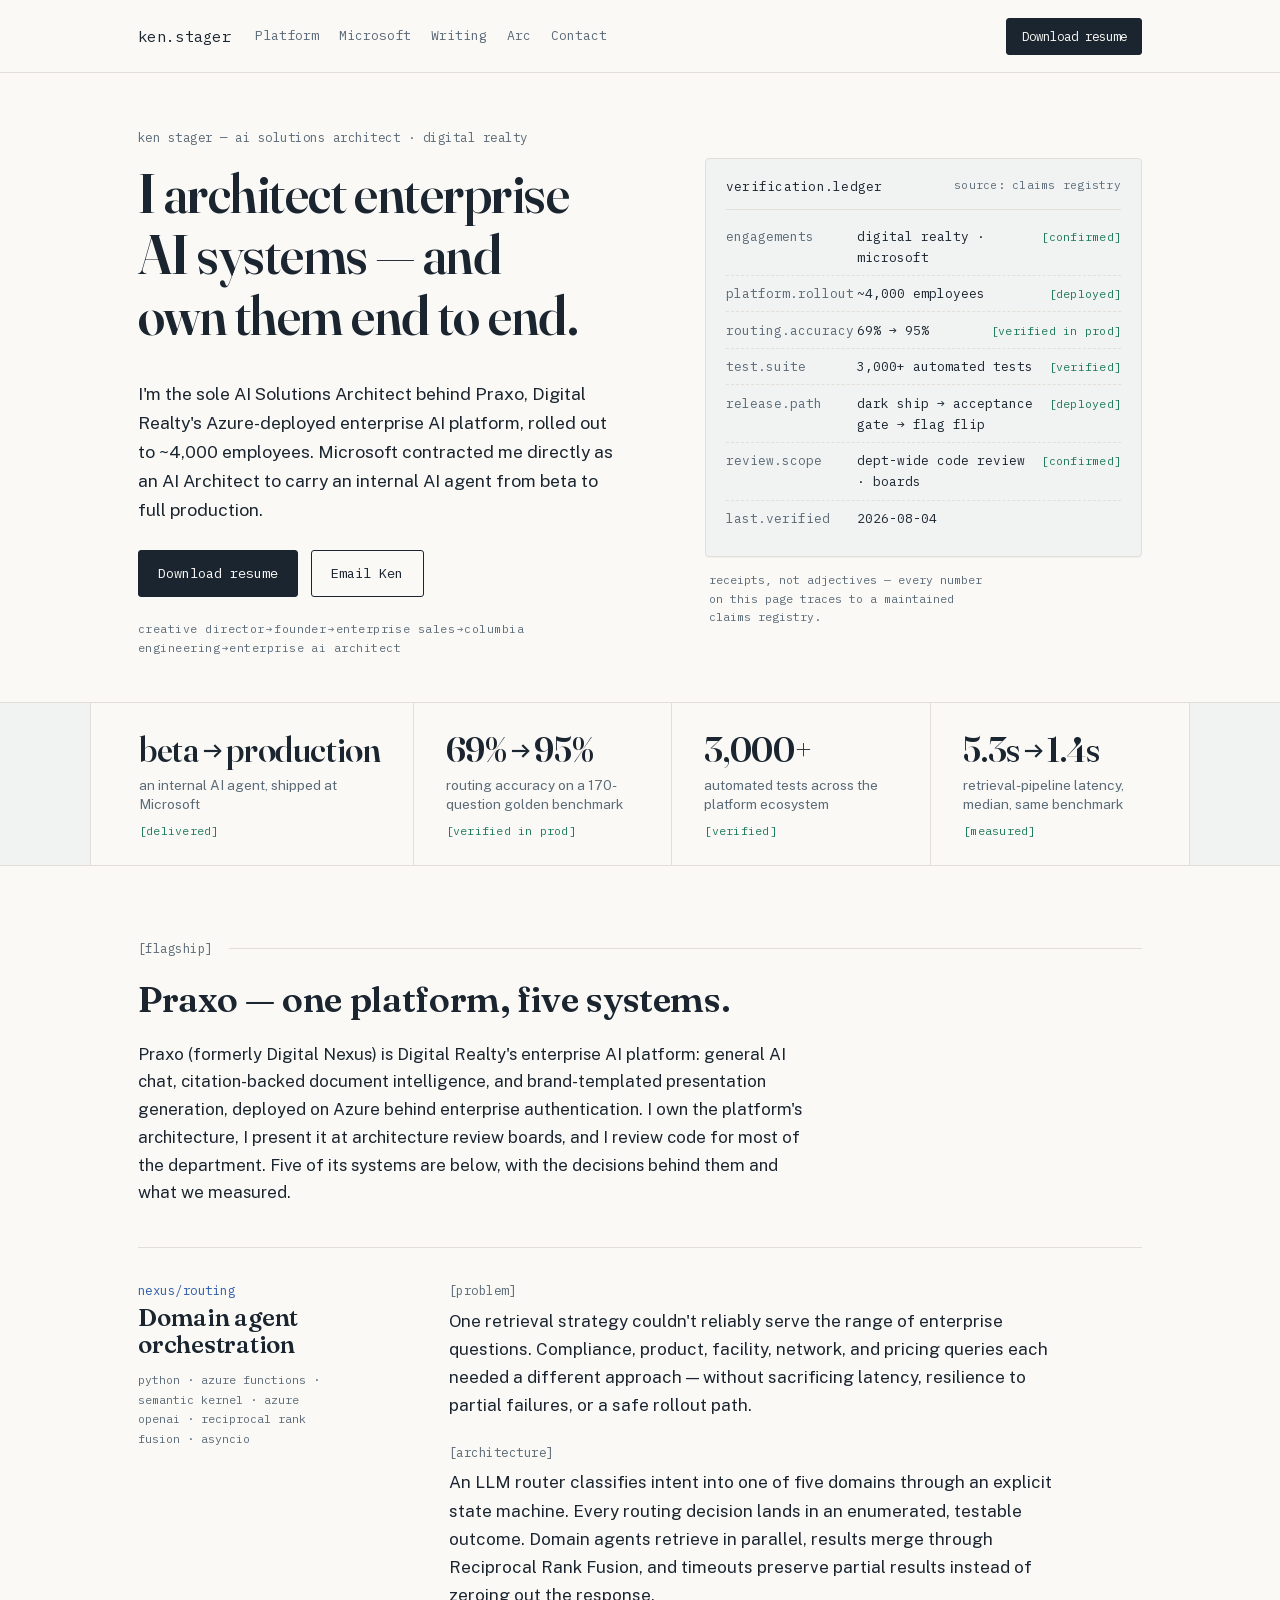
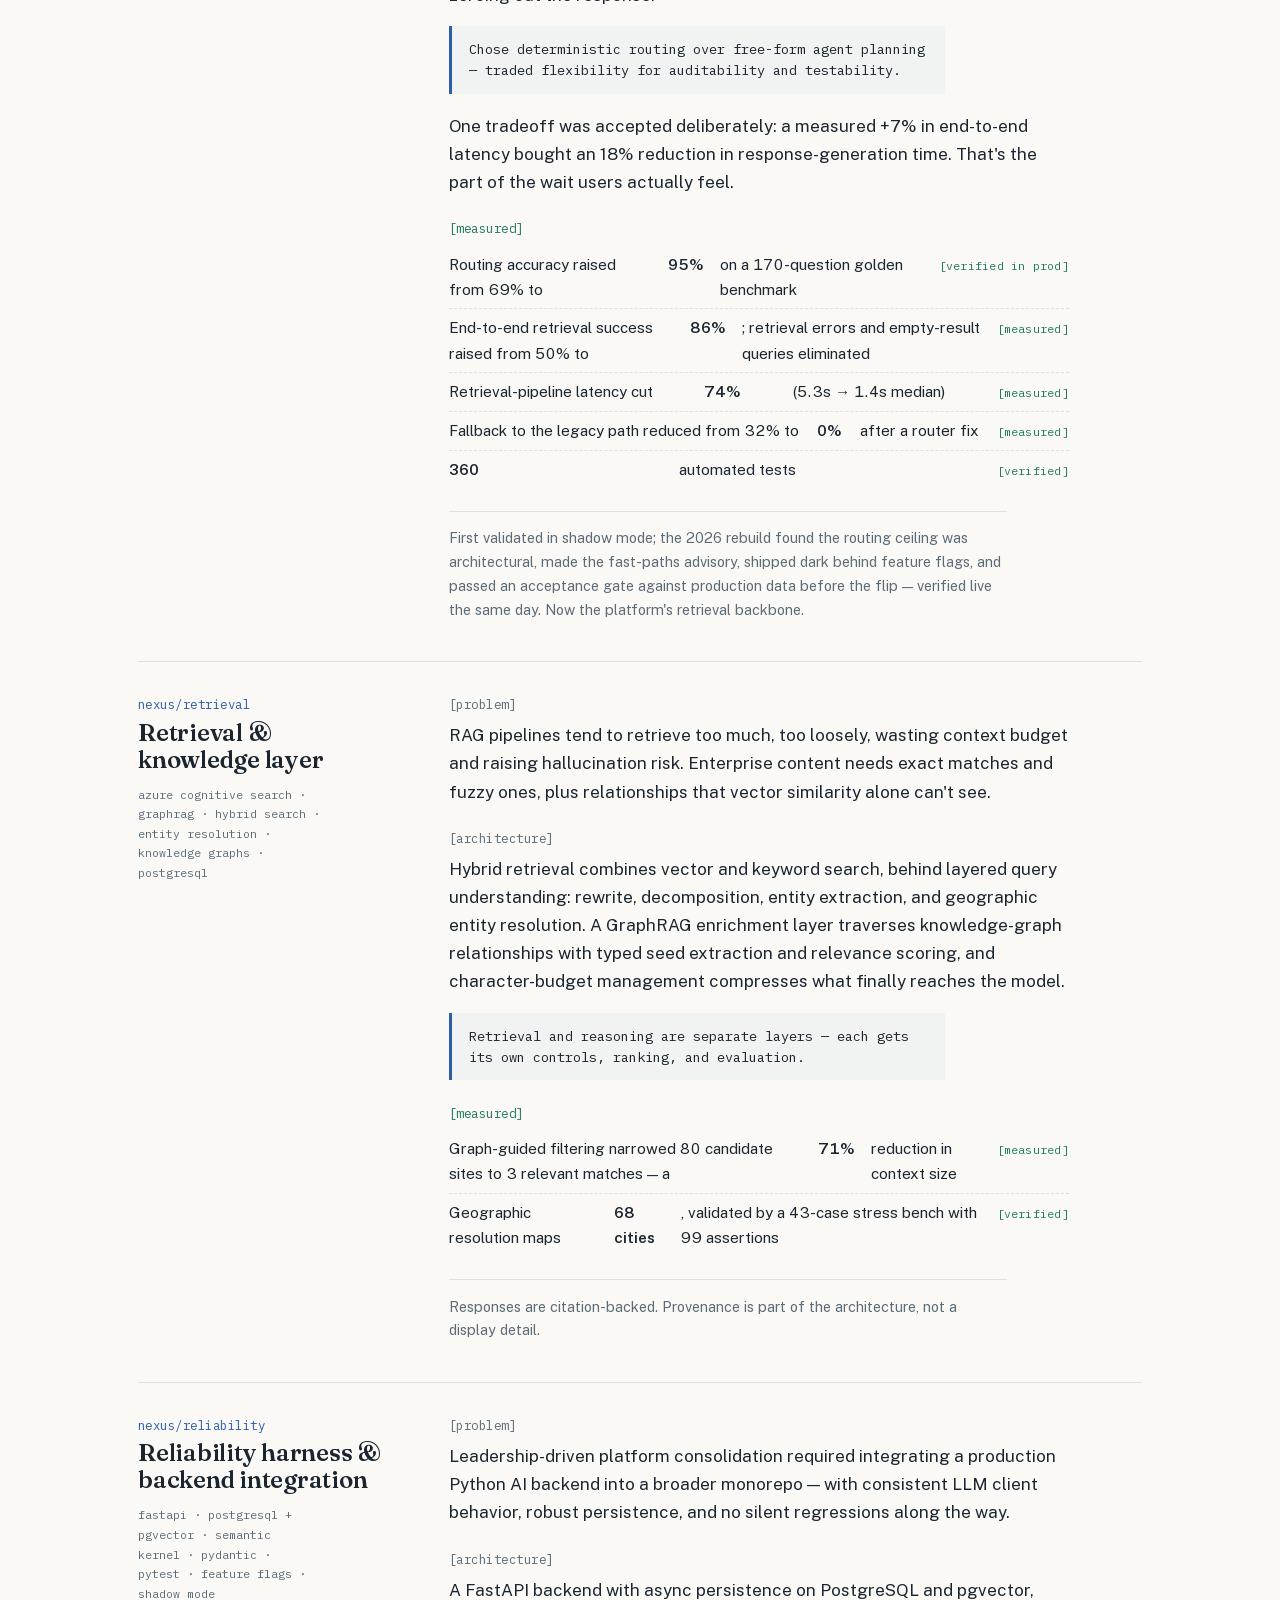
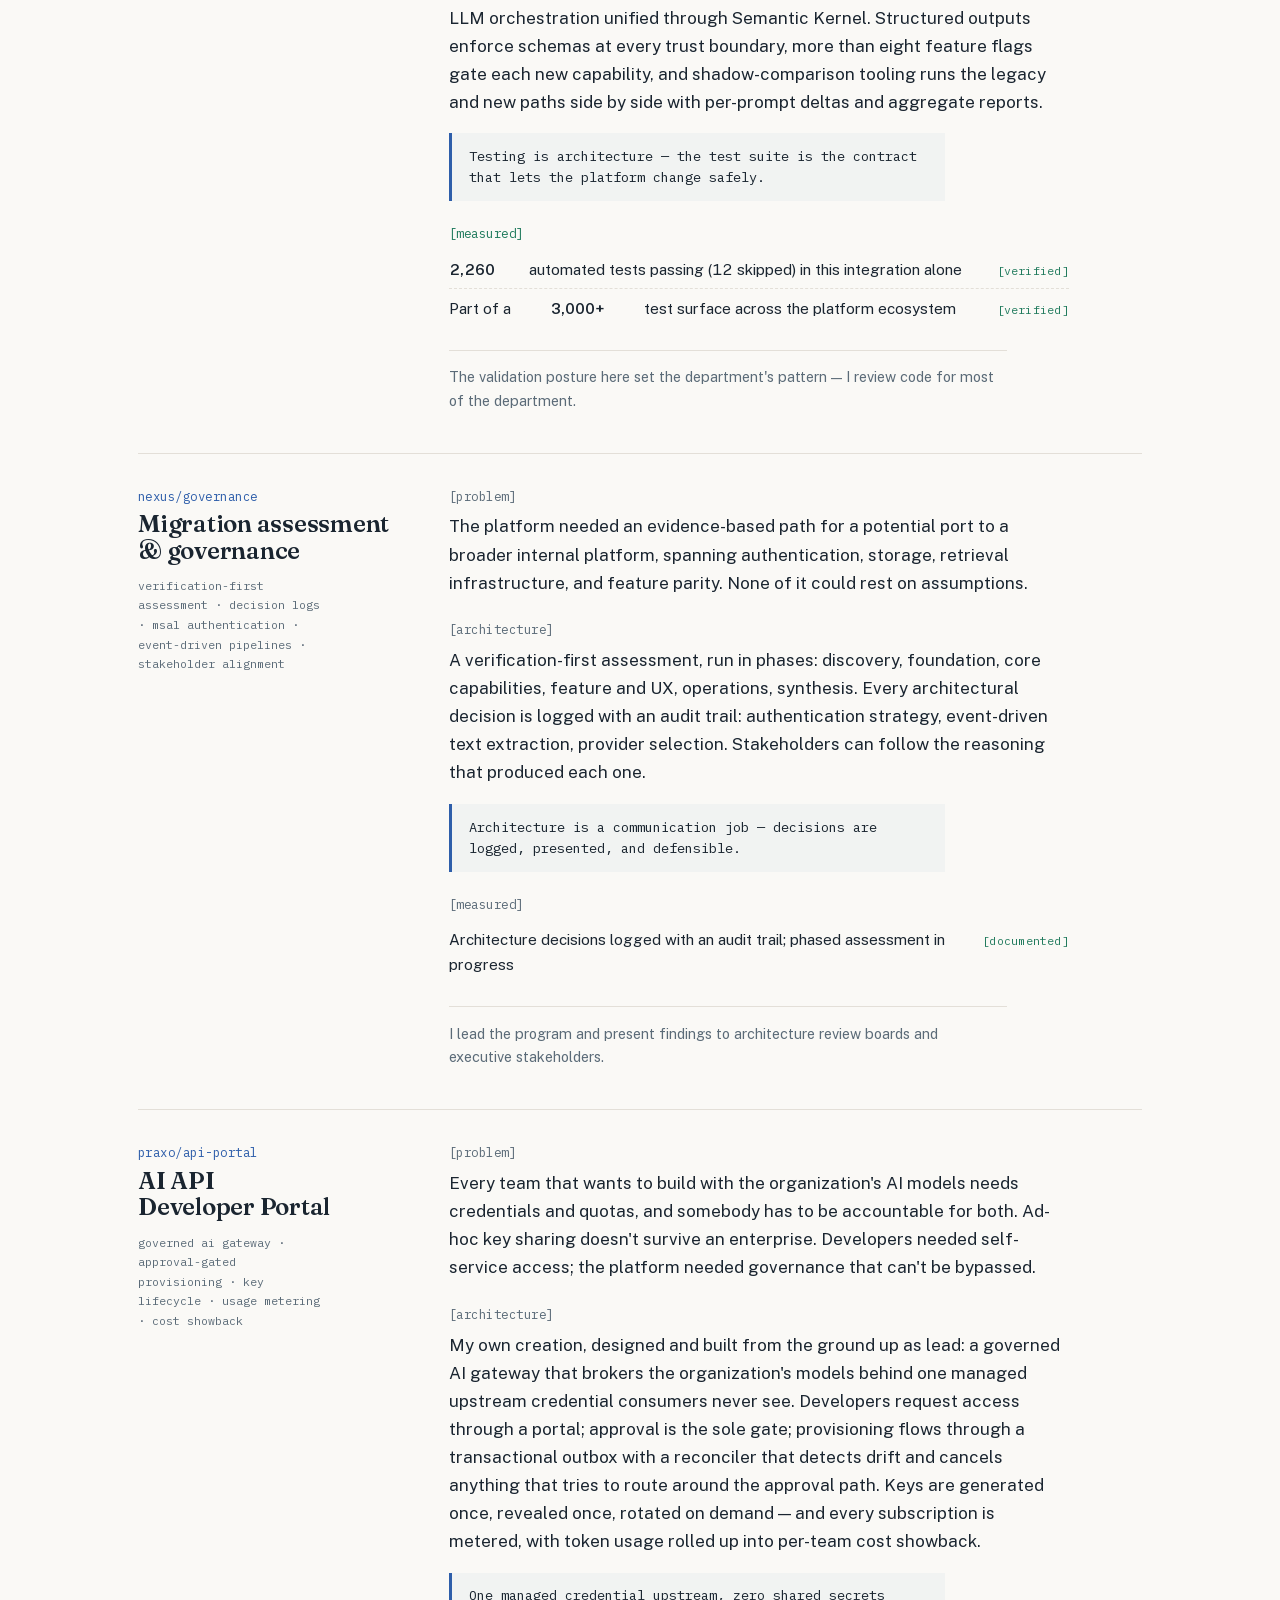
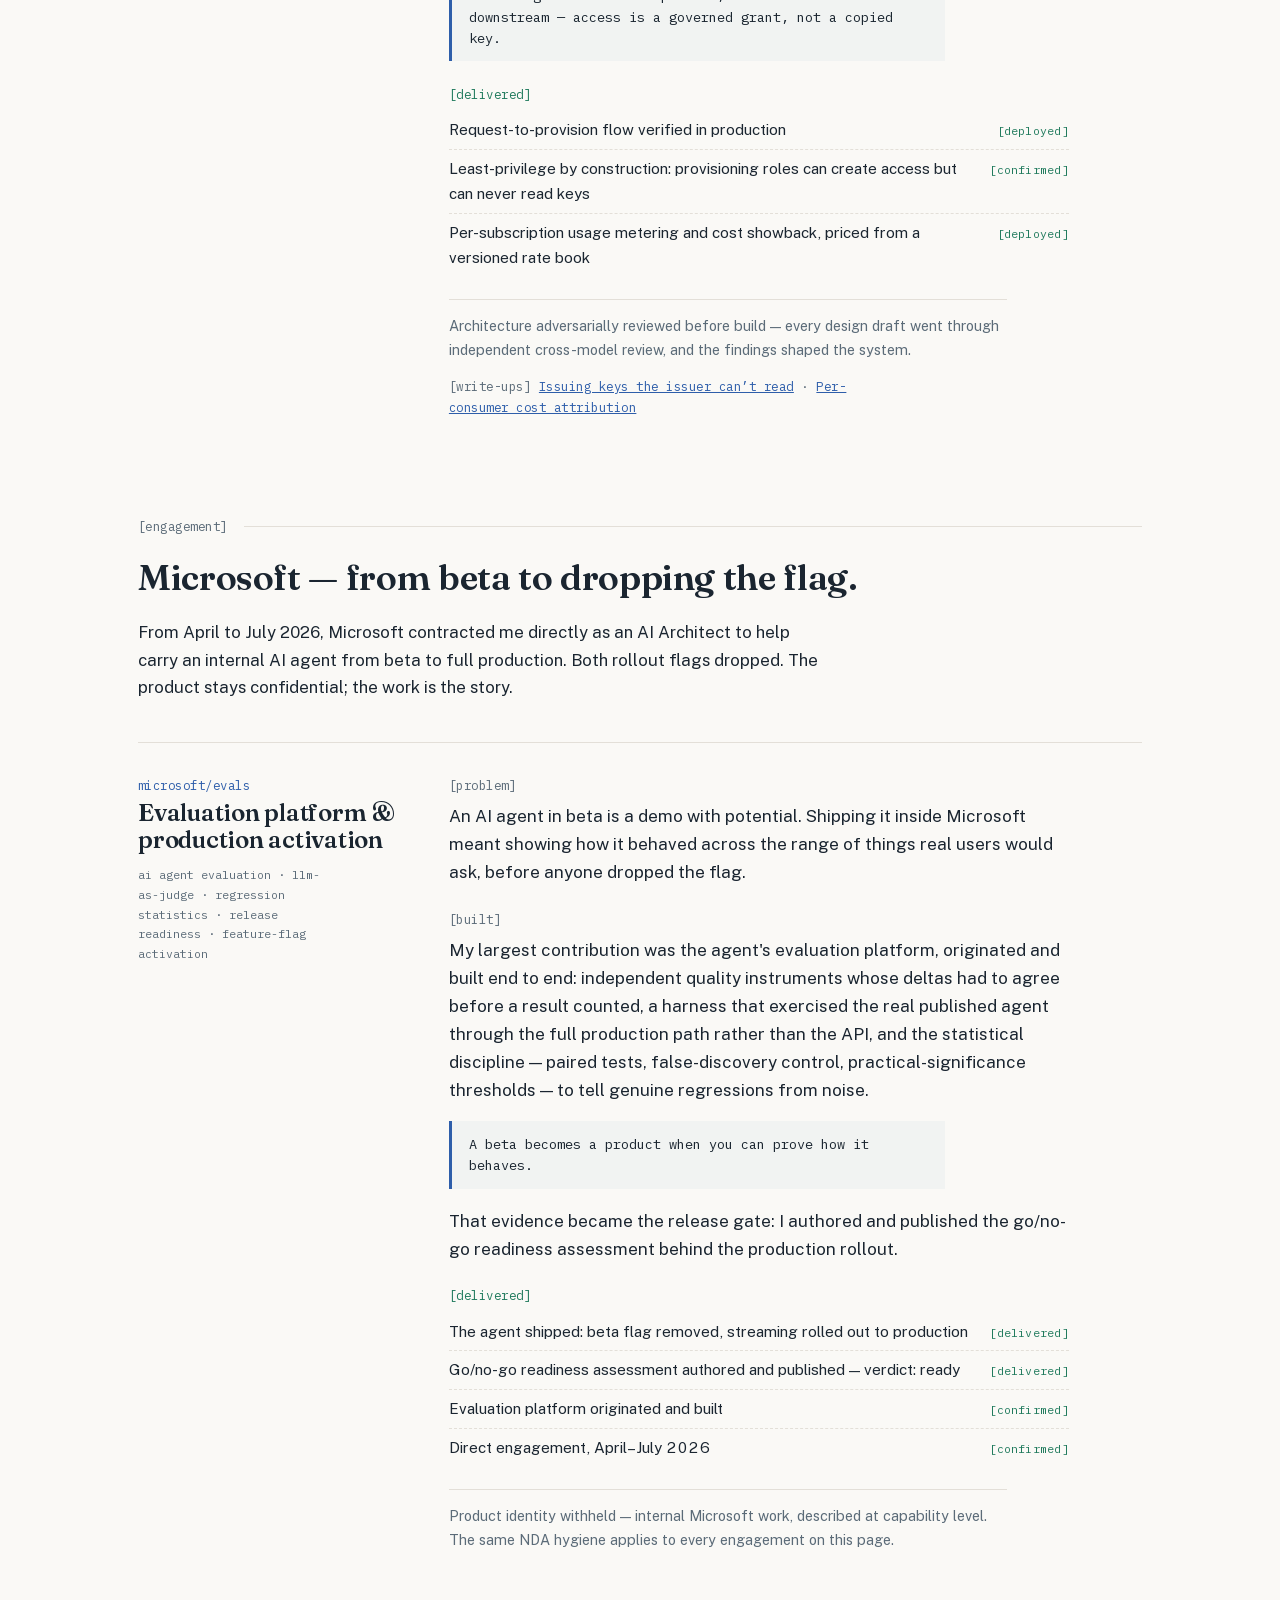
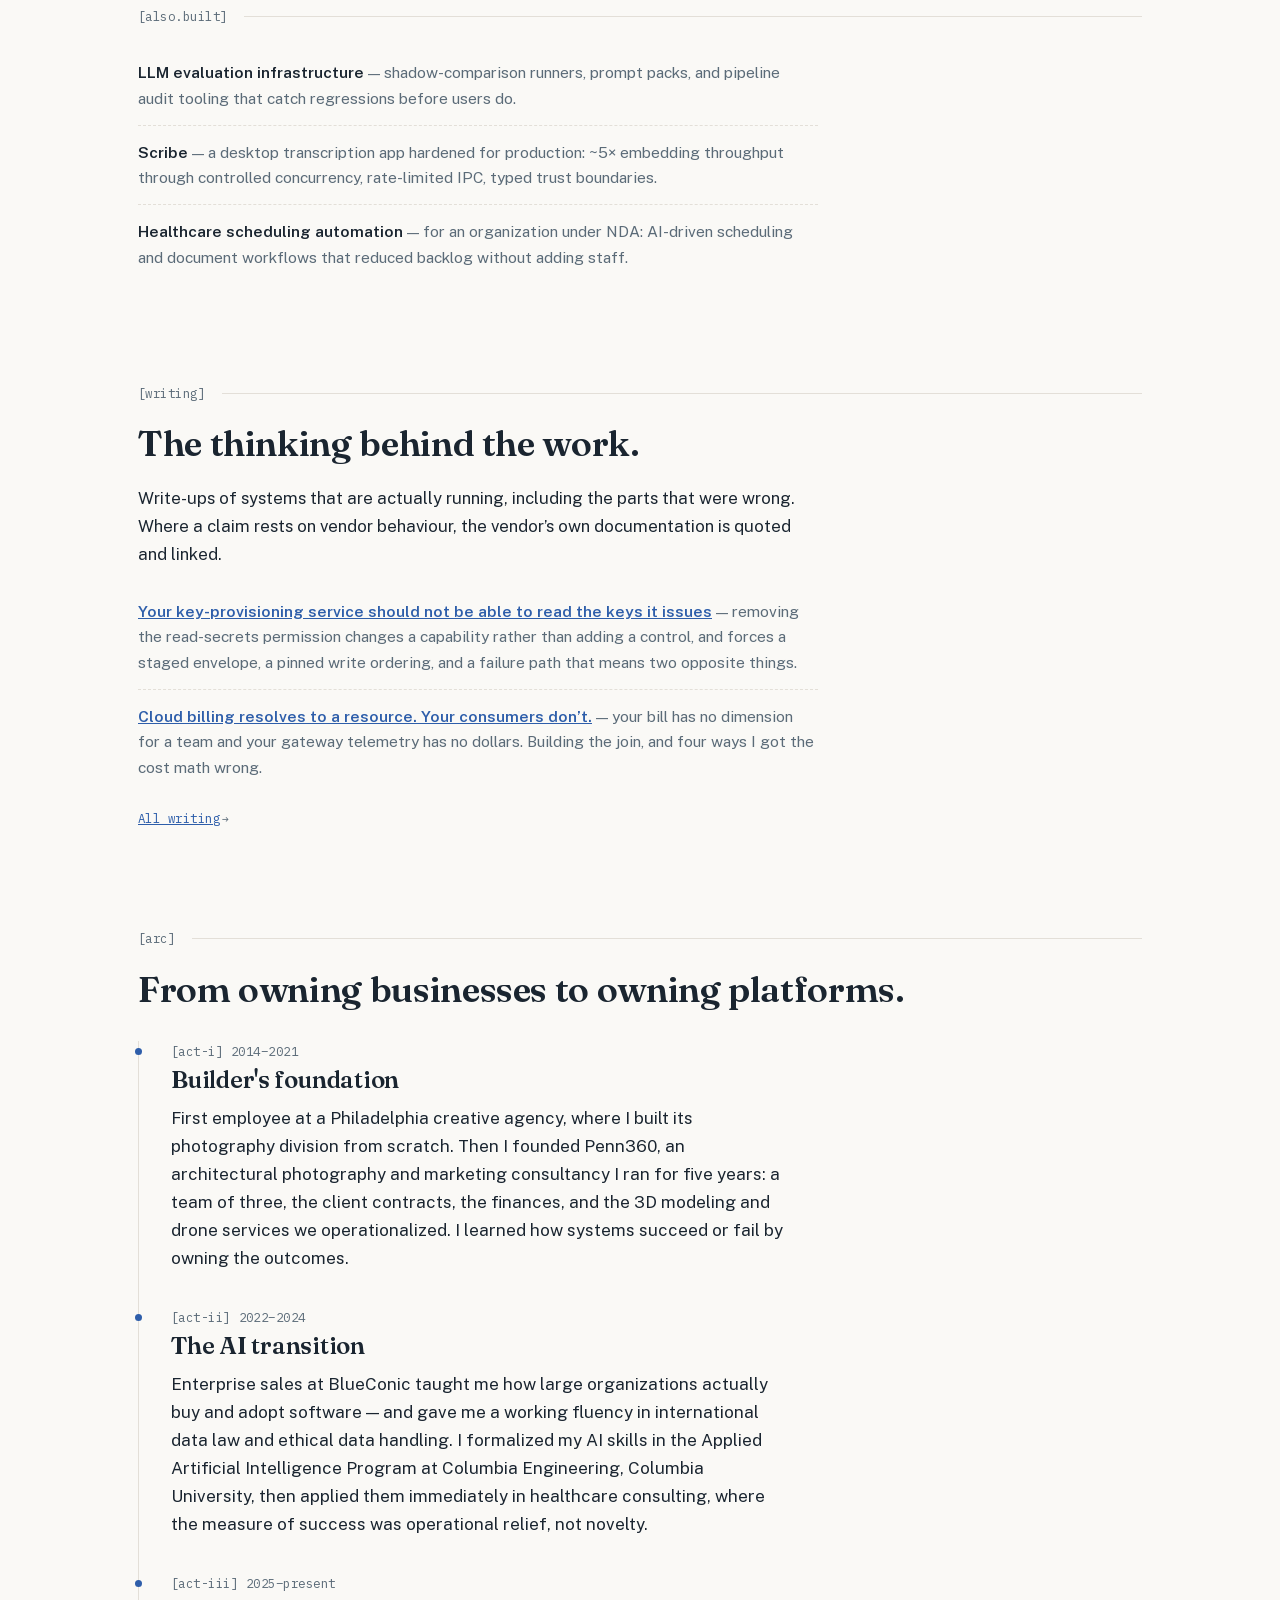
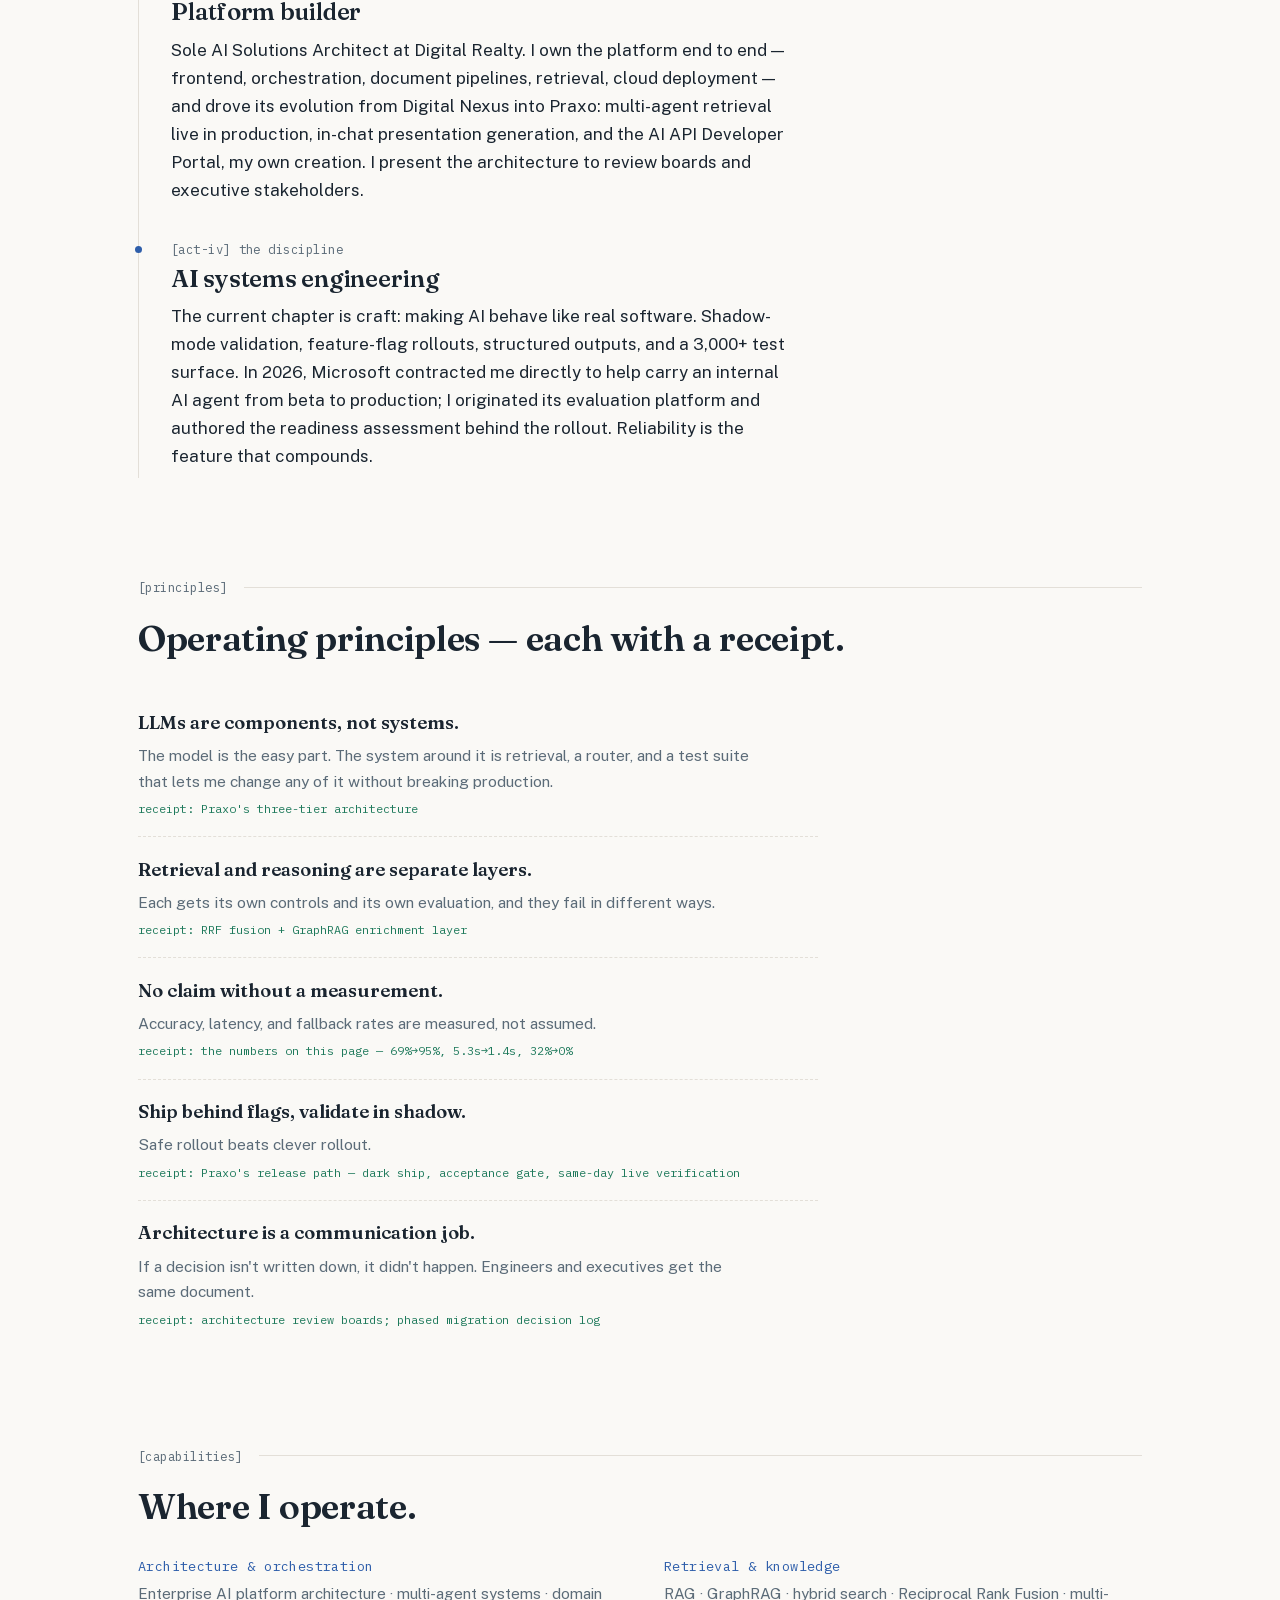
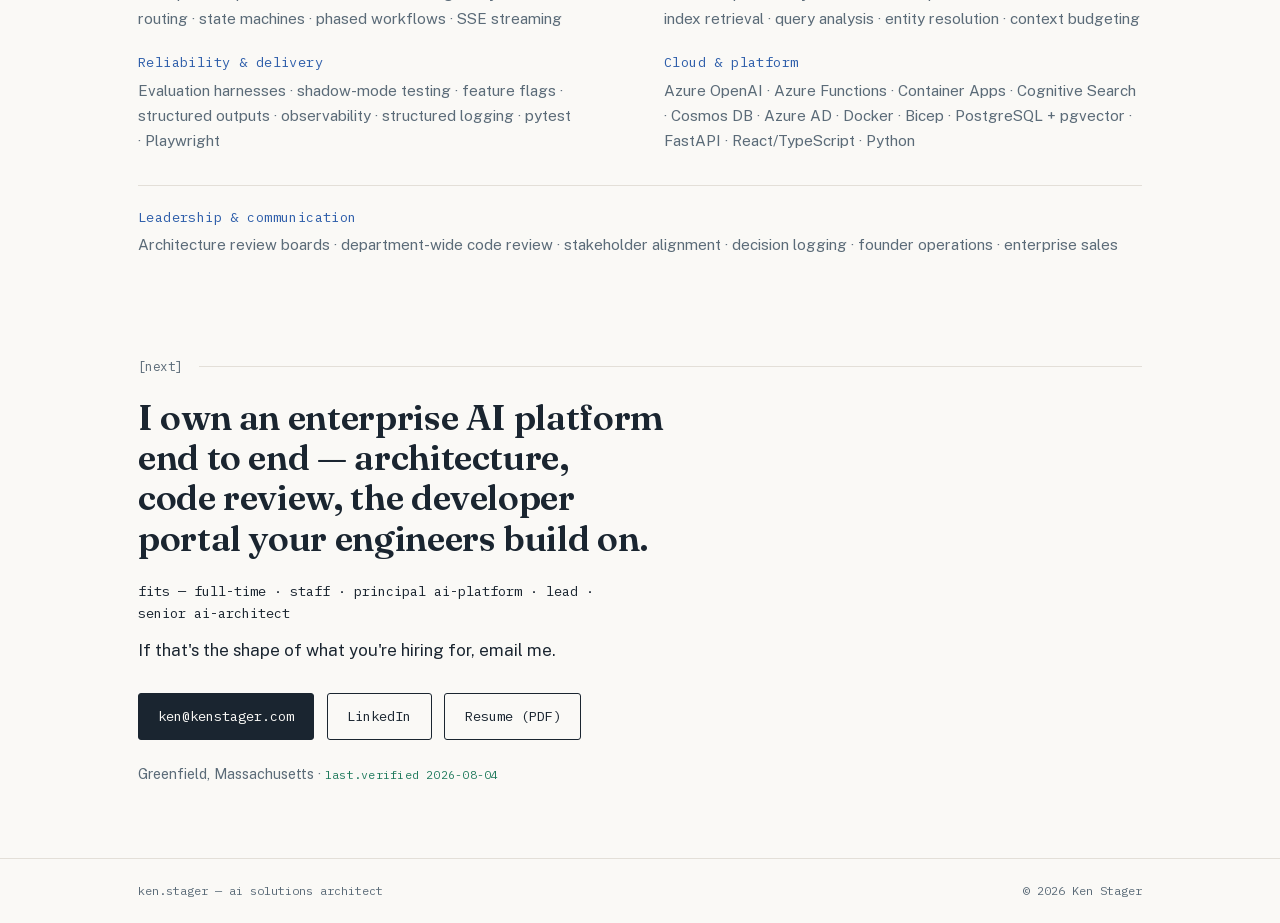
==== commit f281806b: "Resume PDF carries the new routing pair; one verification date Closes the gap the last commit knowin" ====
--- a/index.html
+++ b/index.html
@@ -514,7 +514,7 @@
         <a class="btn btn-ghost" href="https://www.linkedin.com/in/ken-stager/" rel="me">LinkedIn</a>
         <a class="btn btn-ghost" href="Ken-Stager-Resume.pdf" download>Resume (PDF)</a>
       </div>
-      <p class="contact-meta">Greenfield, Massachusetts · <span class="tag">last.verified 2026-07-28</span></p>
+      <p class="contact-meta">Greenfield, Massachusetts · <span class="tag">last.verified 2026-08-04</span></p>
     </section>
 
   </main>
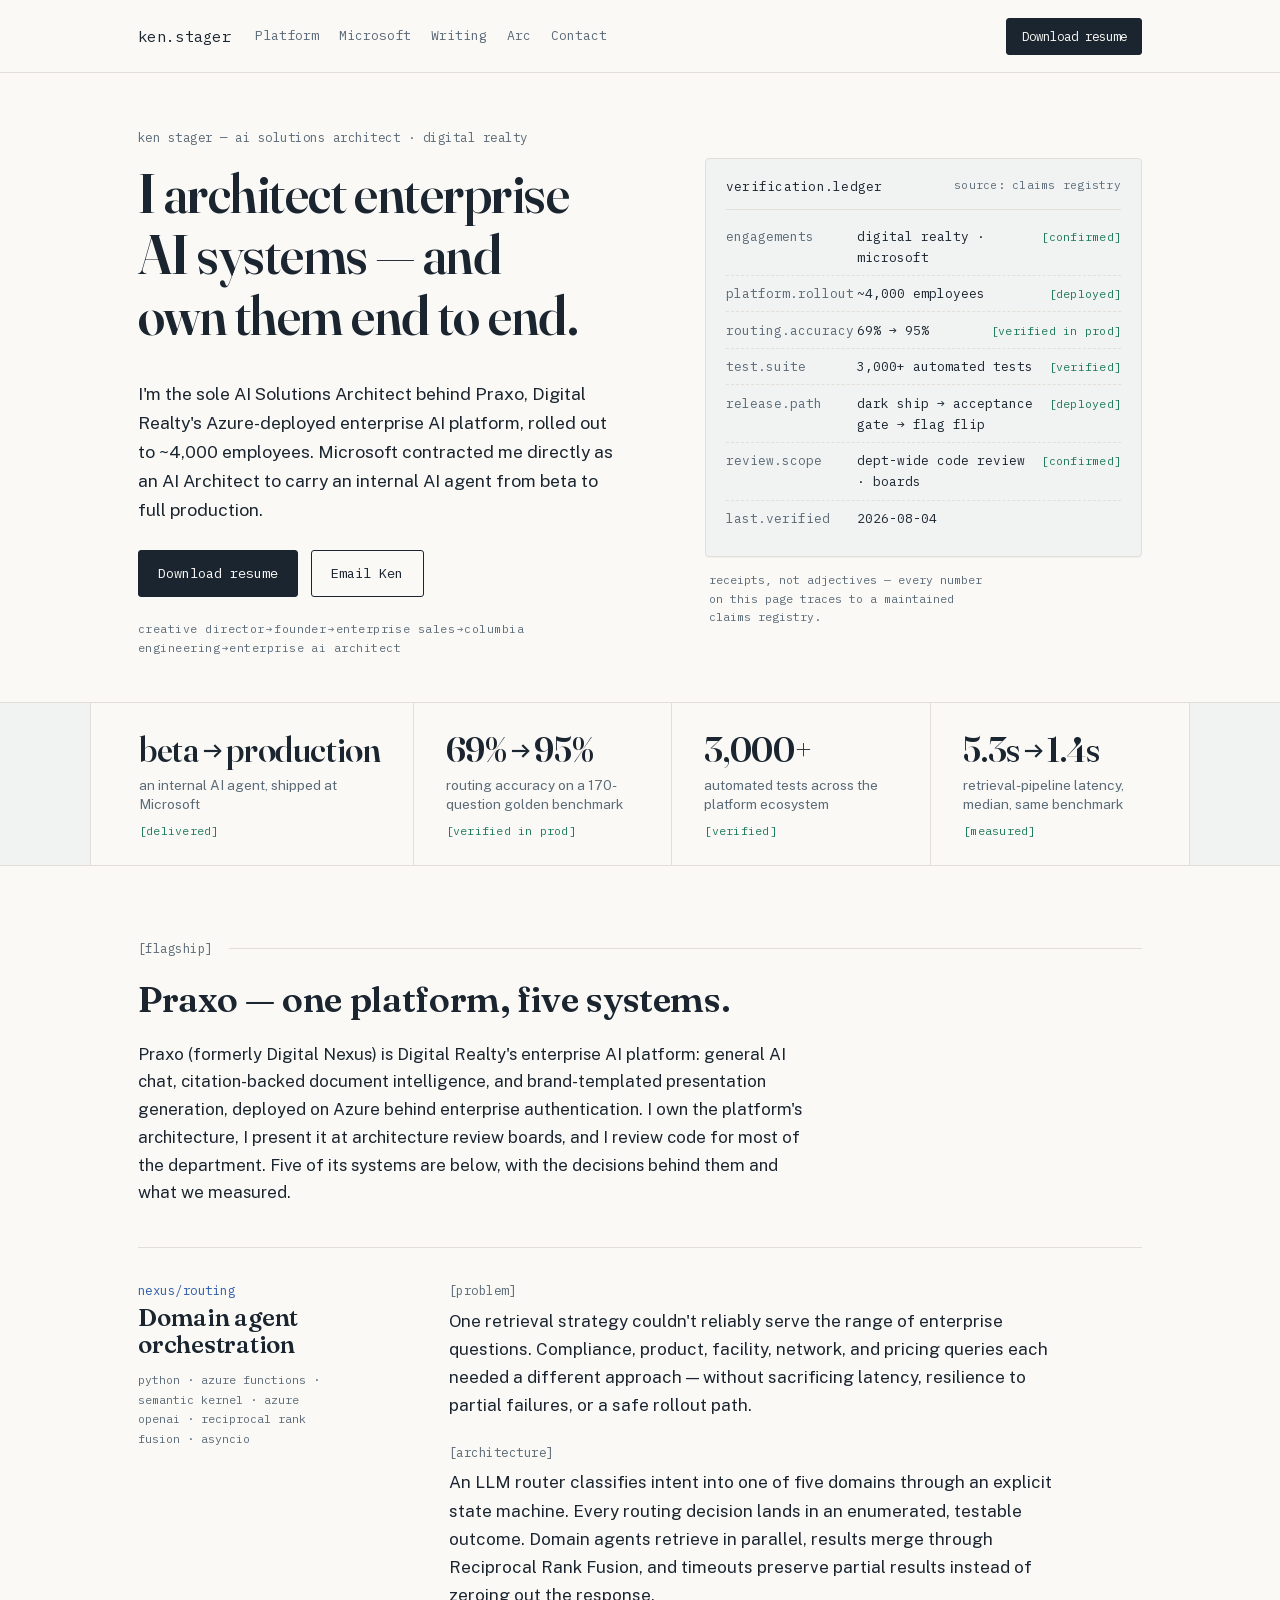
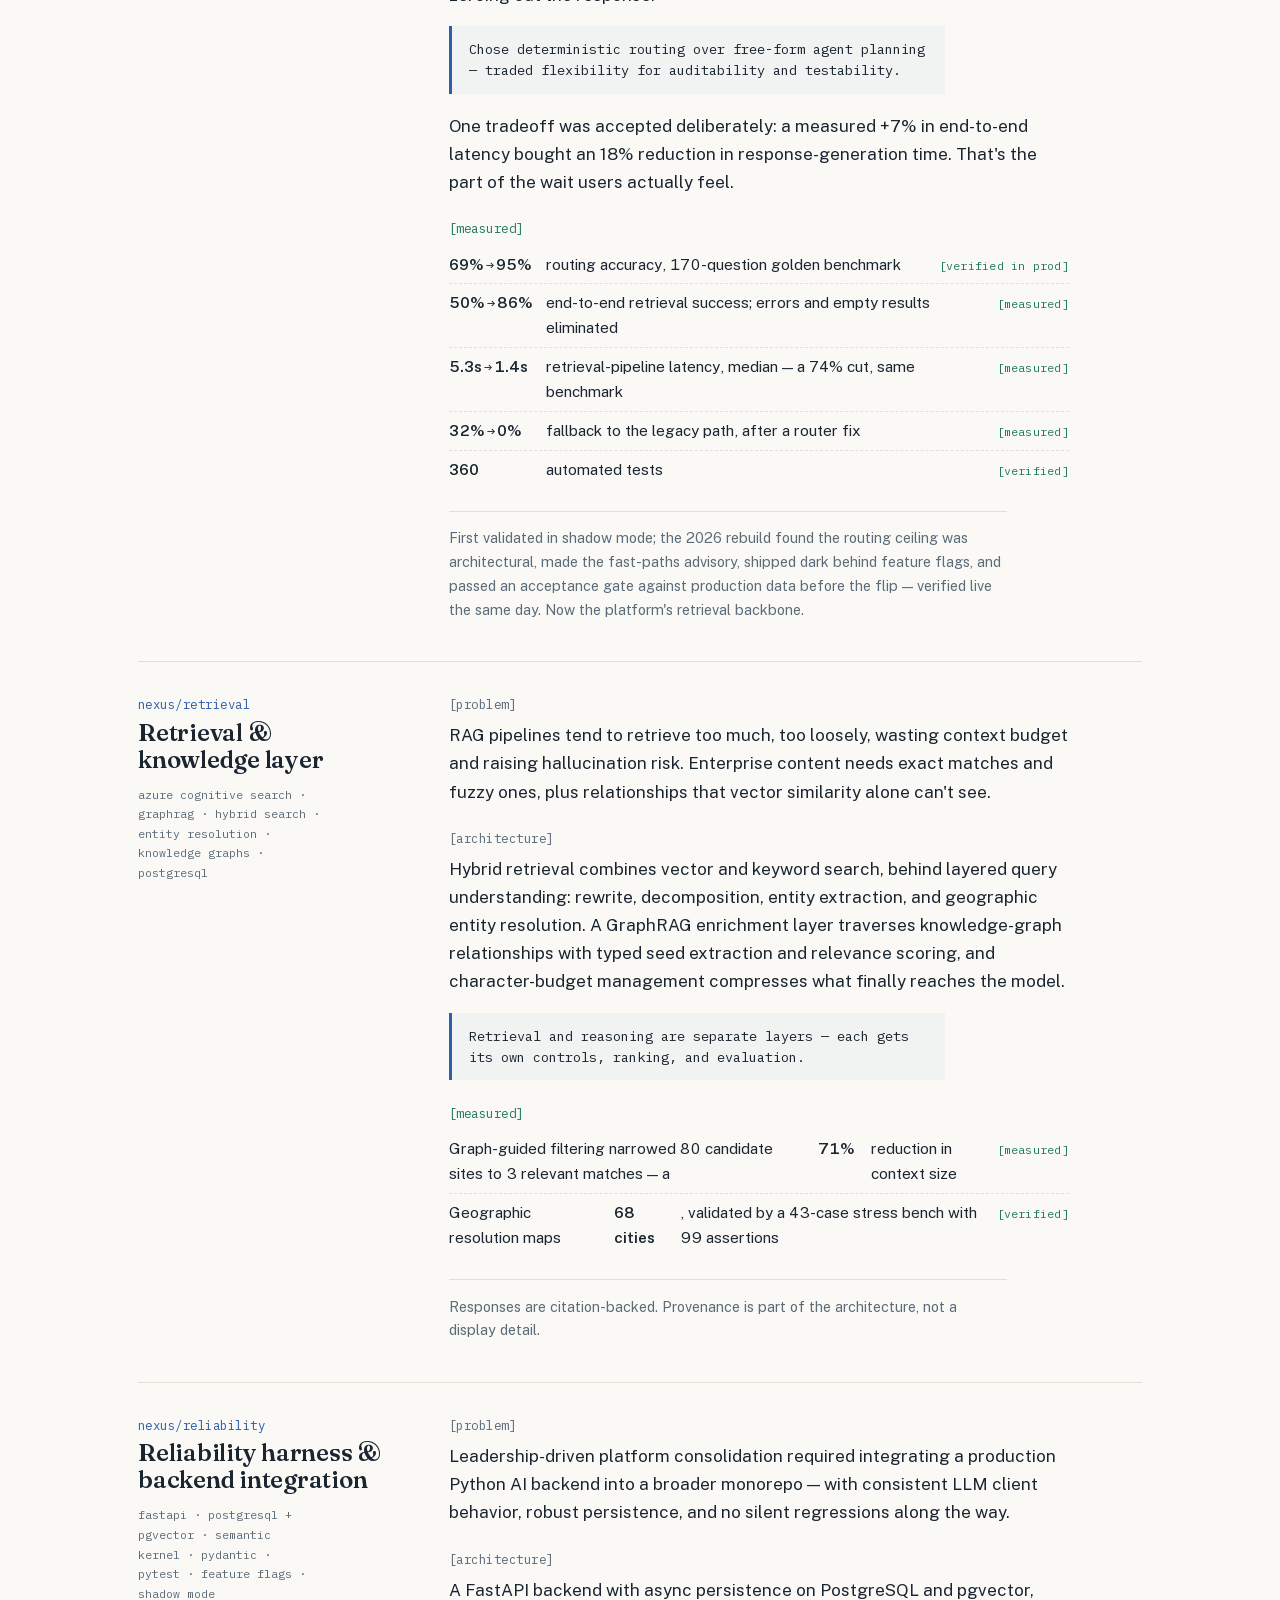
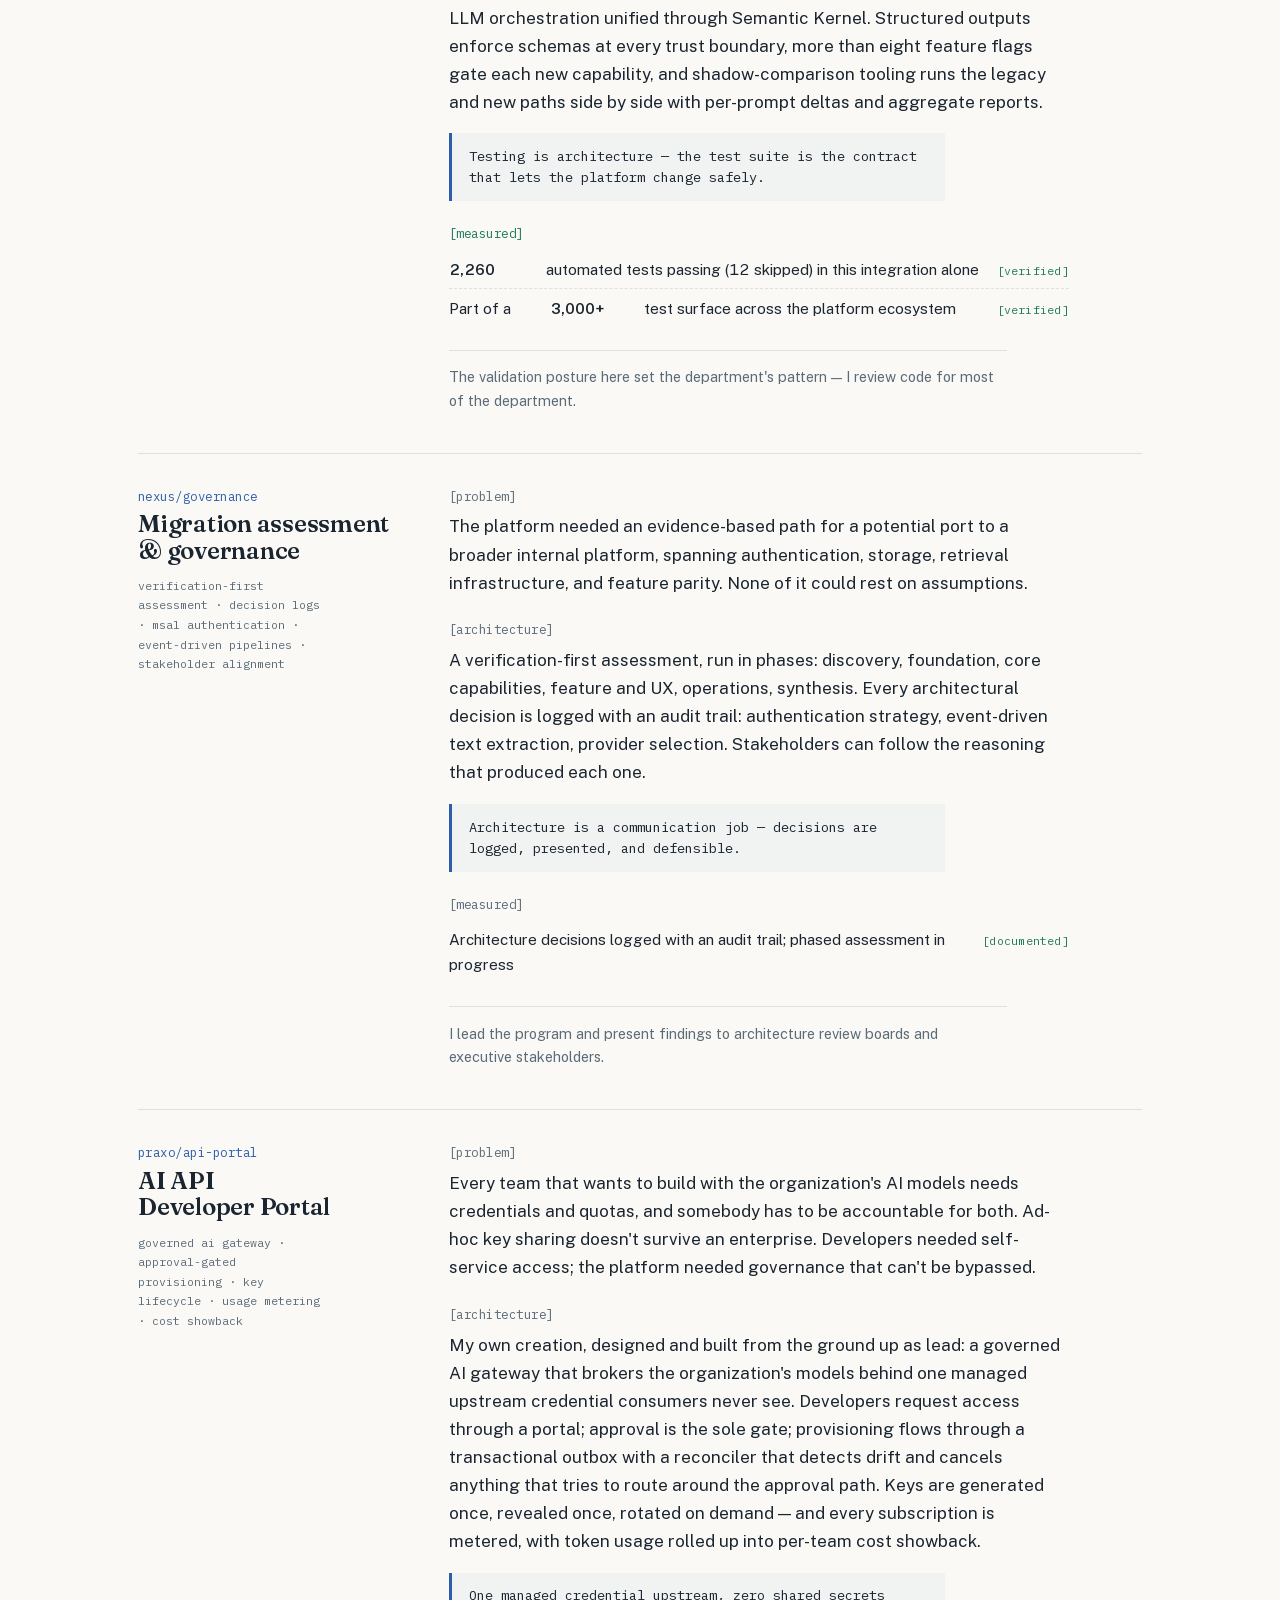
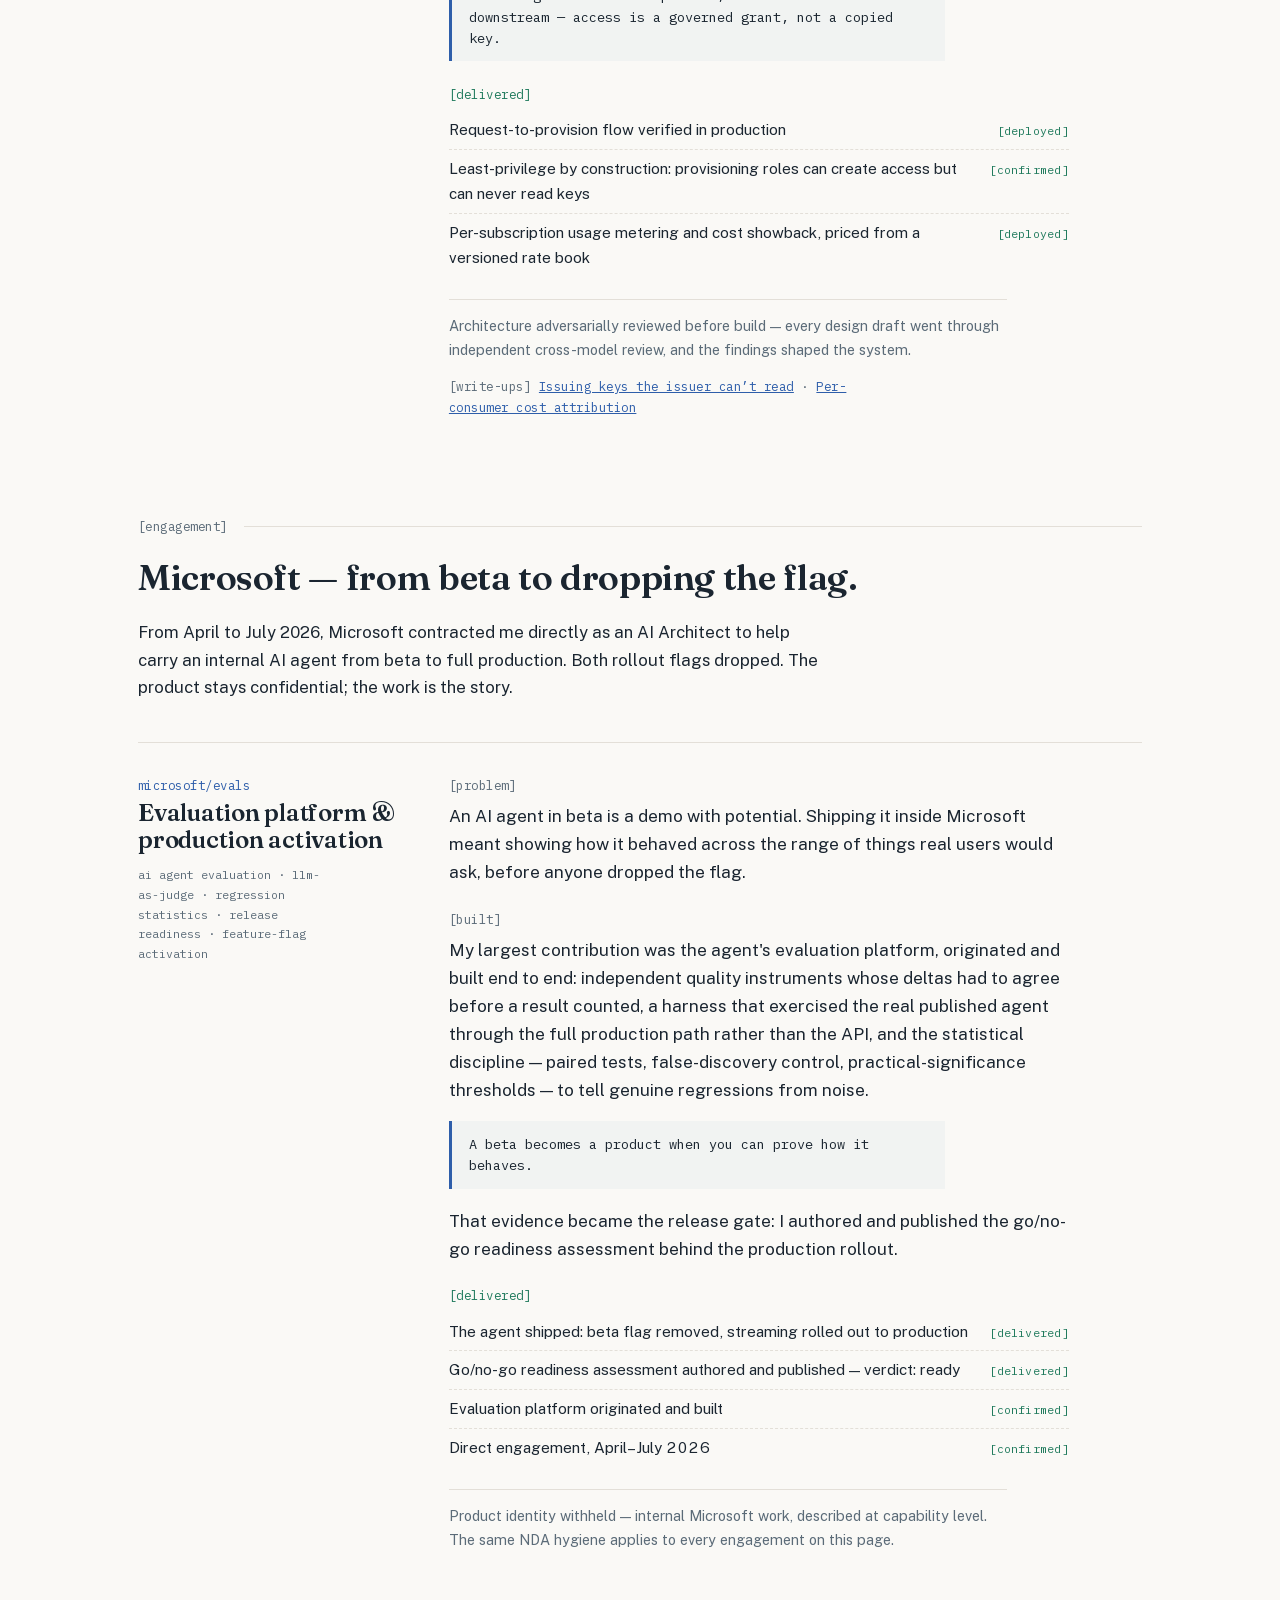
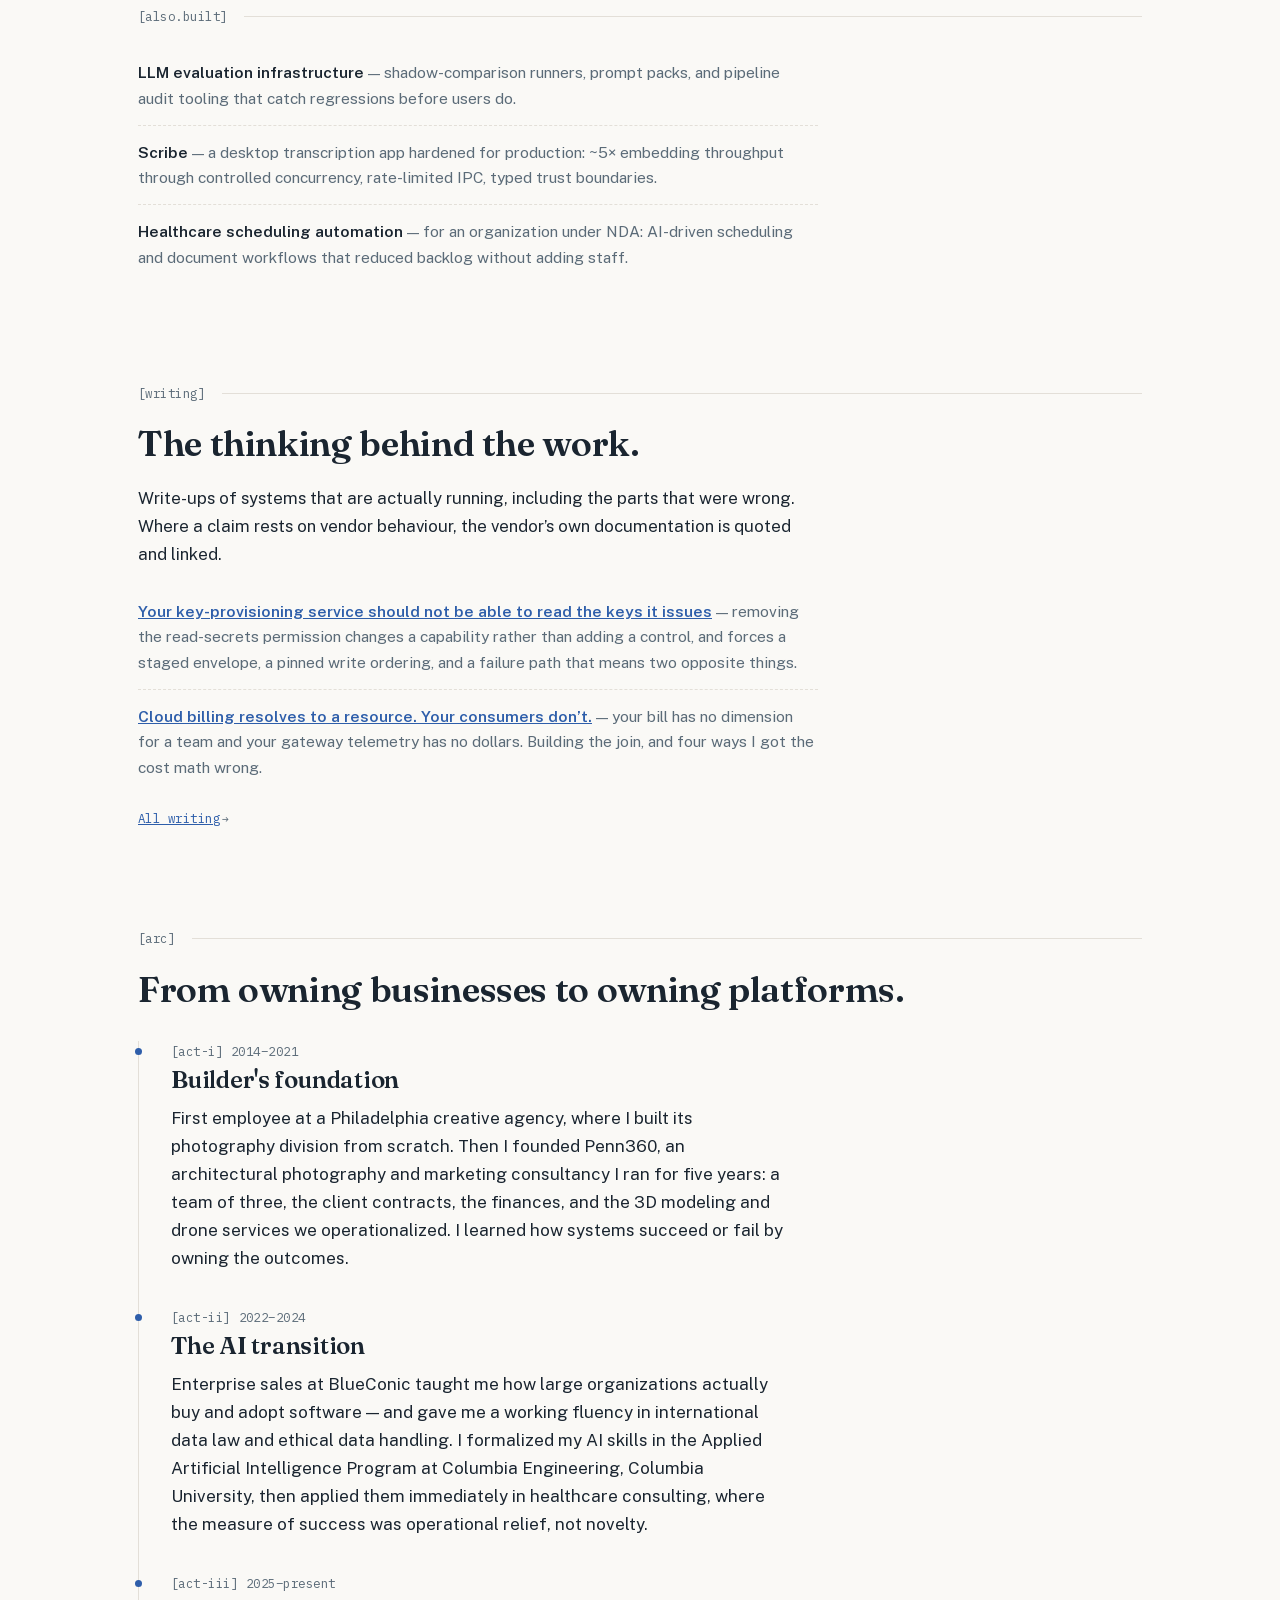
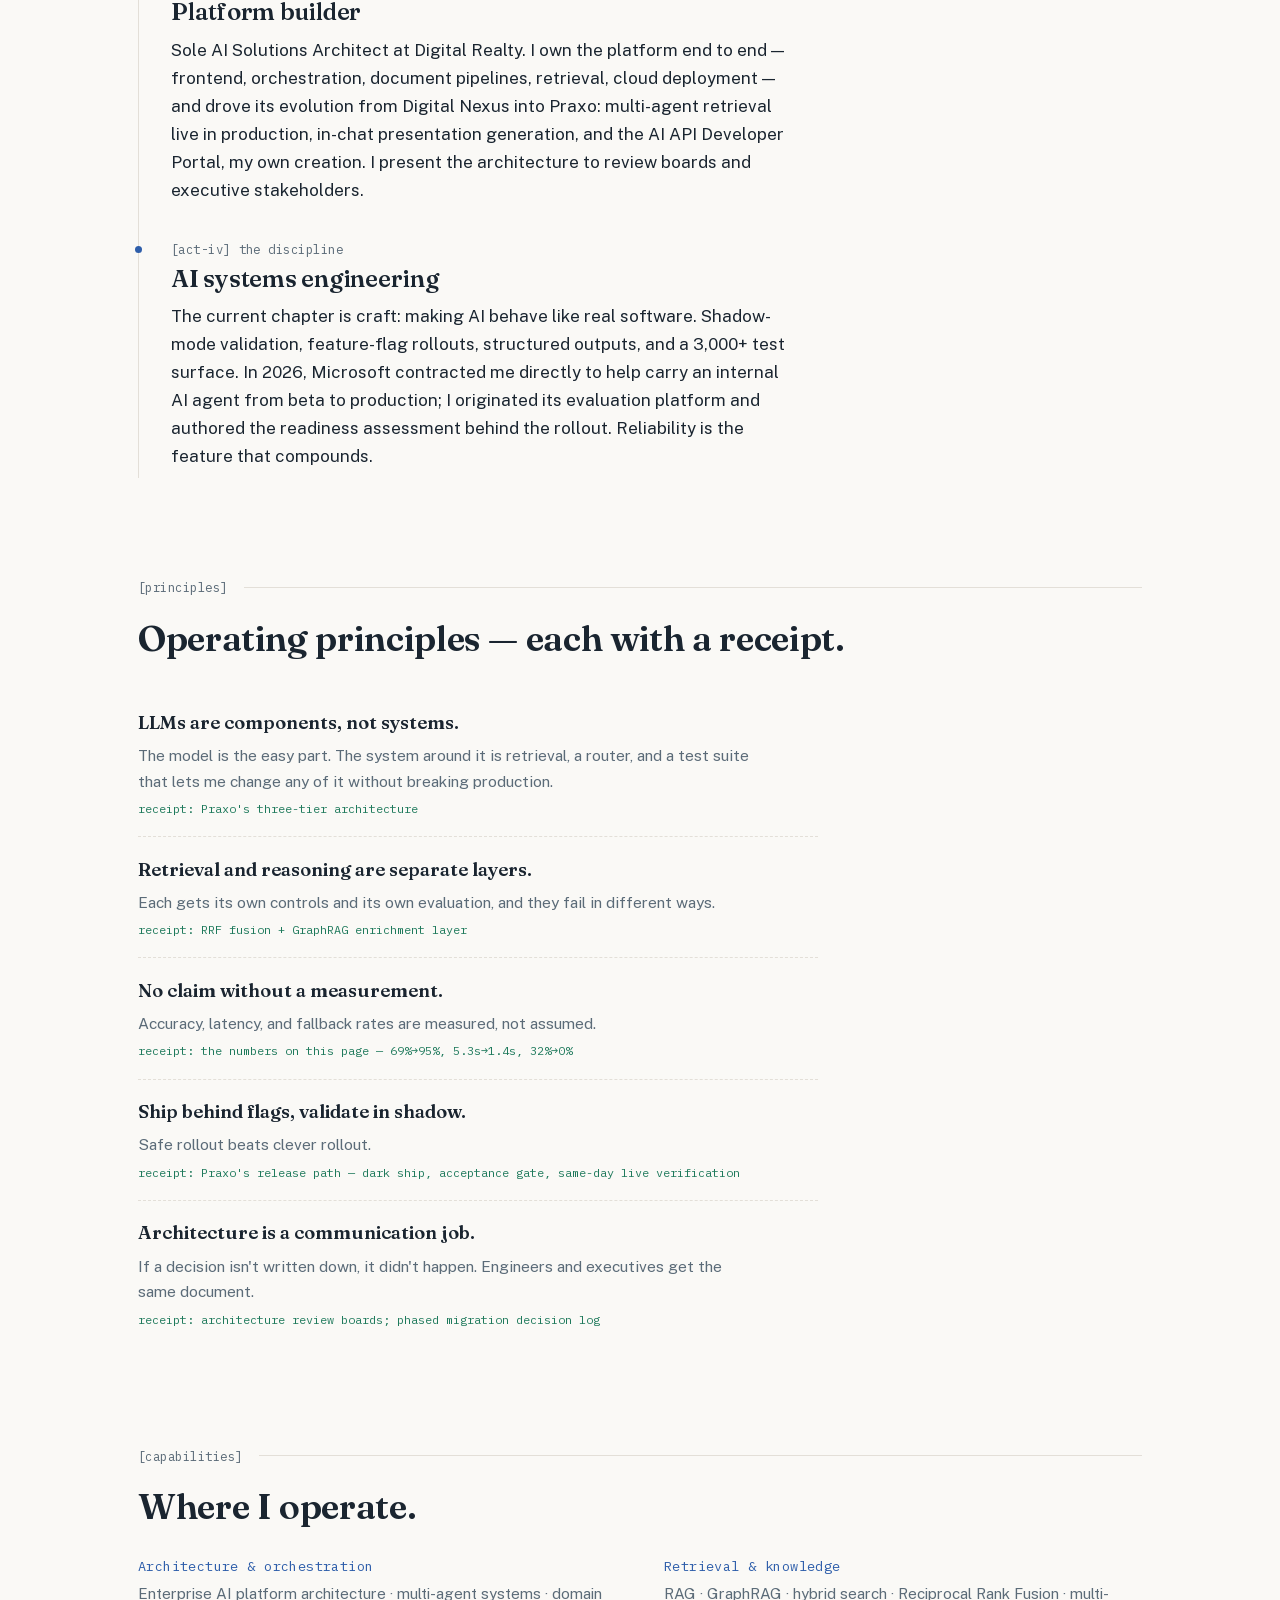
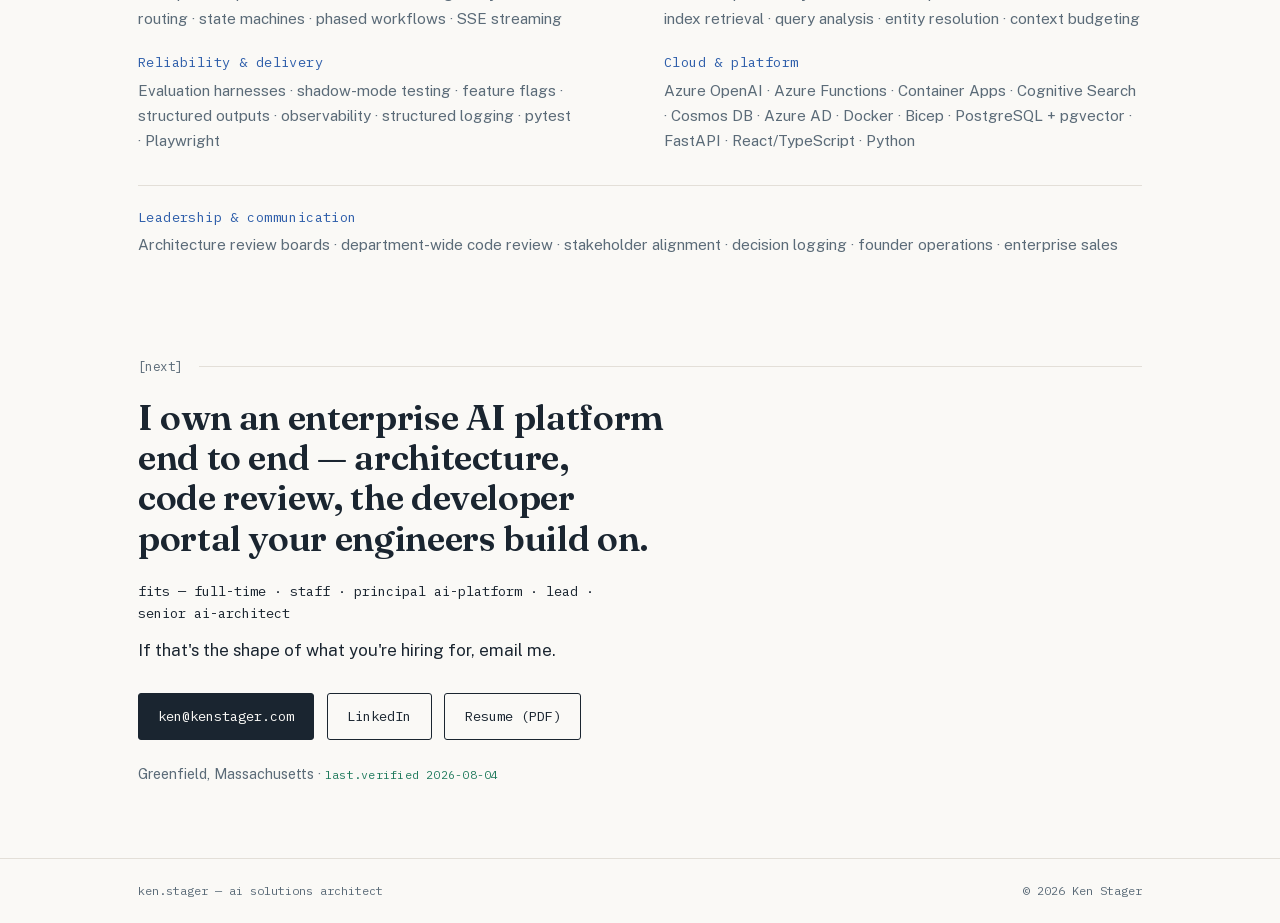
==== commit c23775b9: "Measured lists: make the figure-led rows an actual register The routing list read as four ragged col" ====
--- a/index.html
+++ b/index.html
@@ -245,11 +245,11 @@
           <div class="case-block">
             <p class="case-label is-proof">[measured]</p>
             <ul class="measured-list">
-              <li>Routing accuracy raised from 69% to <strong>95%</strong> on a 170-question golden benchmark <span class="tag">[verified in prod]</span></li>
-              <li>End-to-end retrieval success raised from 50% to <strong>86%</strong>; retrieval errors and empty-result queries eliminated <span class="tag">[measured]</span></li>
-              <li>Retrieval-pipeline latency cut <strong>74%</strong> (5.3s → 1.4s median) <span class="tag">[measured]</span></li>
-              <li>Fallback to the legacy path reduced from 32% to <strong>0%</strong> after a router fix <span class="tag">[measured]</span></li>
-              <li><strong>360</strong> automated tests <span class="tag">[verified]</span></li>
+              <li class="is-figure"><strong>69%<span class="arr">→</span>95%</strong> routing accuracy, 170-question golden benchmark <span class="tag">[verified in prod]</span></li>
+              <li class="is-figure"><strong>50%<span class="arr">→</span>86%</strong> end-to-end retrieval success; errors and empty results eliminated <span class="tag">[measured]</span></li>
+              <li class="is-figure"><strong>5.3s<span class="arr">→</span>1.4s</strong> retrieval-pipeline latency, median — a 74% cut, same benchmark <span class="tag">[measured]</span></li>
+              <li class="is-figure"><strong>32%<span class="arr">→</span>0%</strong> fallback to the legacy path, after a router fix <span class="tag">[measured]</span></li>
+              <li class="is-figure"><strong>360</strong> automated tests <span class="tag">[verified]</span></li>
             </ul>
           </div>
           <p class="case-receipt">First validated in shadow mode; the 2026 rebuild found the routing ceiling was architectural, made the fast-paths advisory, shipped dark behind feature flags, and passed an acceptance gate against production data before the flip — verified live the same day. Now the platform's retrieval backbone.</p>
@@ -300,7 +300,7 @@
           <div class="case-block">
             <p class="case-label is-proof">[measured]</p>
             <ul class="measured-list">
-              <li><strong>2,260</strong> automated tests passing (12 skipped) in this integration alone <span class="tag">[verified]</span></li>
+              <li class="is-figure"><strong>2,260</strong> automated tests passing (12 skipped) in this integration alone <span class="tag">[verified]</span></li>
               <li>Part of a <strong>3,000+</strong> test surface across the platform ecosystem <span class="tag">[verified]</span></li>
             </ul>
           </div>
--- a/styles.css
+++ b/styles.css
@@ -394,6 +394,17 @@
 /* One emphasized figure per item, semibold not bold — enough for the skim,
    quiet enough that the gaps stay meaningful. */
 .measured-list strong { font-weight: 600; }
+/* Rows that open with the figure are a real three-column register: figure,
+   label, tag. Grid rather than the base flex — flex makes every contiguous text
+   run its own item, so space-between lands each row's label at a different x
+   and the column reads as jitter instead of a column.
+   Scoped to .is-figure: prose rows have no leading figure, and a max-content
+   first track would size itself to the whole sentence. */
+.measured-list li.is-figure {
+  display: grid;
+  grid-template-columns: minmax(5.6em, max-content) 1fr auto;
+  gap: 0.75rem;
+}
 .measured-list li:last-child { border-bottom: none; }
 .case-receipt {
   font-size: 0.9rem;
@@ -802,6 +813,13 @@
   .site-header nav { order: 3; flex-basis: 100%; gap: 1rem; }
   .ledger-row { grid-template-columns: minmax(8em, max-content) 1fr; }
   .ledger-row dd.tag { grid-column: 2; }
+  /* Same reflow as the ledger above: the tag drops beneath the label rather
+     than holding a third column too narrow to carry it. */
+  .measured-list li.is-figure {
+    grid-template-columns: minmax(5.6em, max-content) 1fr;
+    gap: 0.15rem 0.75rem;
+  }
+  .measured-list li.is-figure .tag { grid-column: 2; }
   /* The fork's condition column can't hold 10em beside prose at this width. */
   .flow-fork > li { grid-template-columns: 1fr; gap: 0.15rem; }
 }
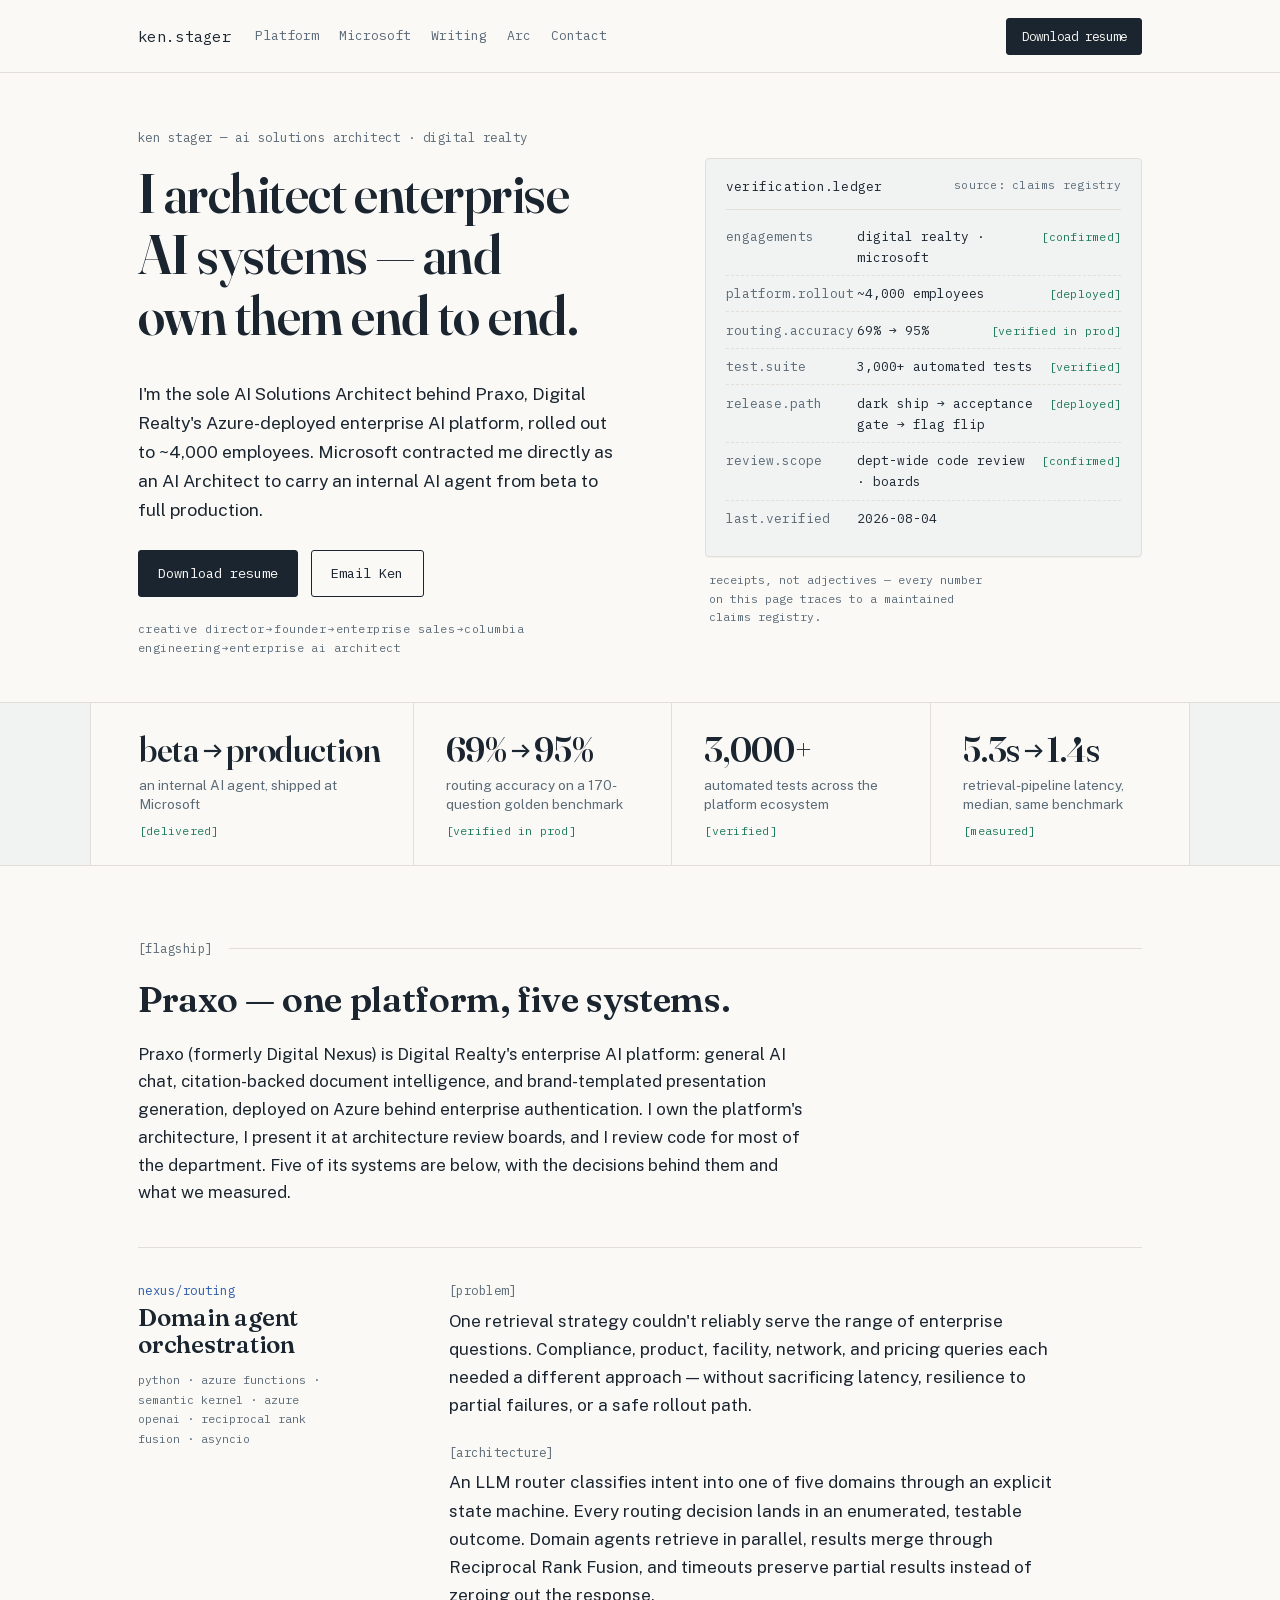
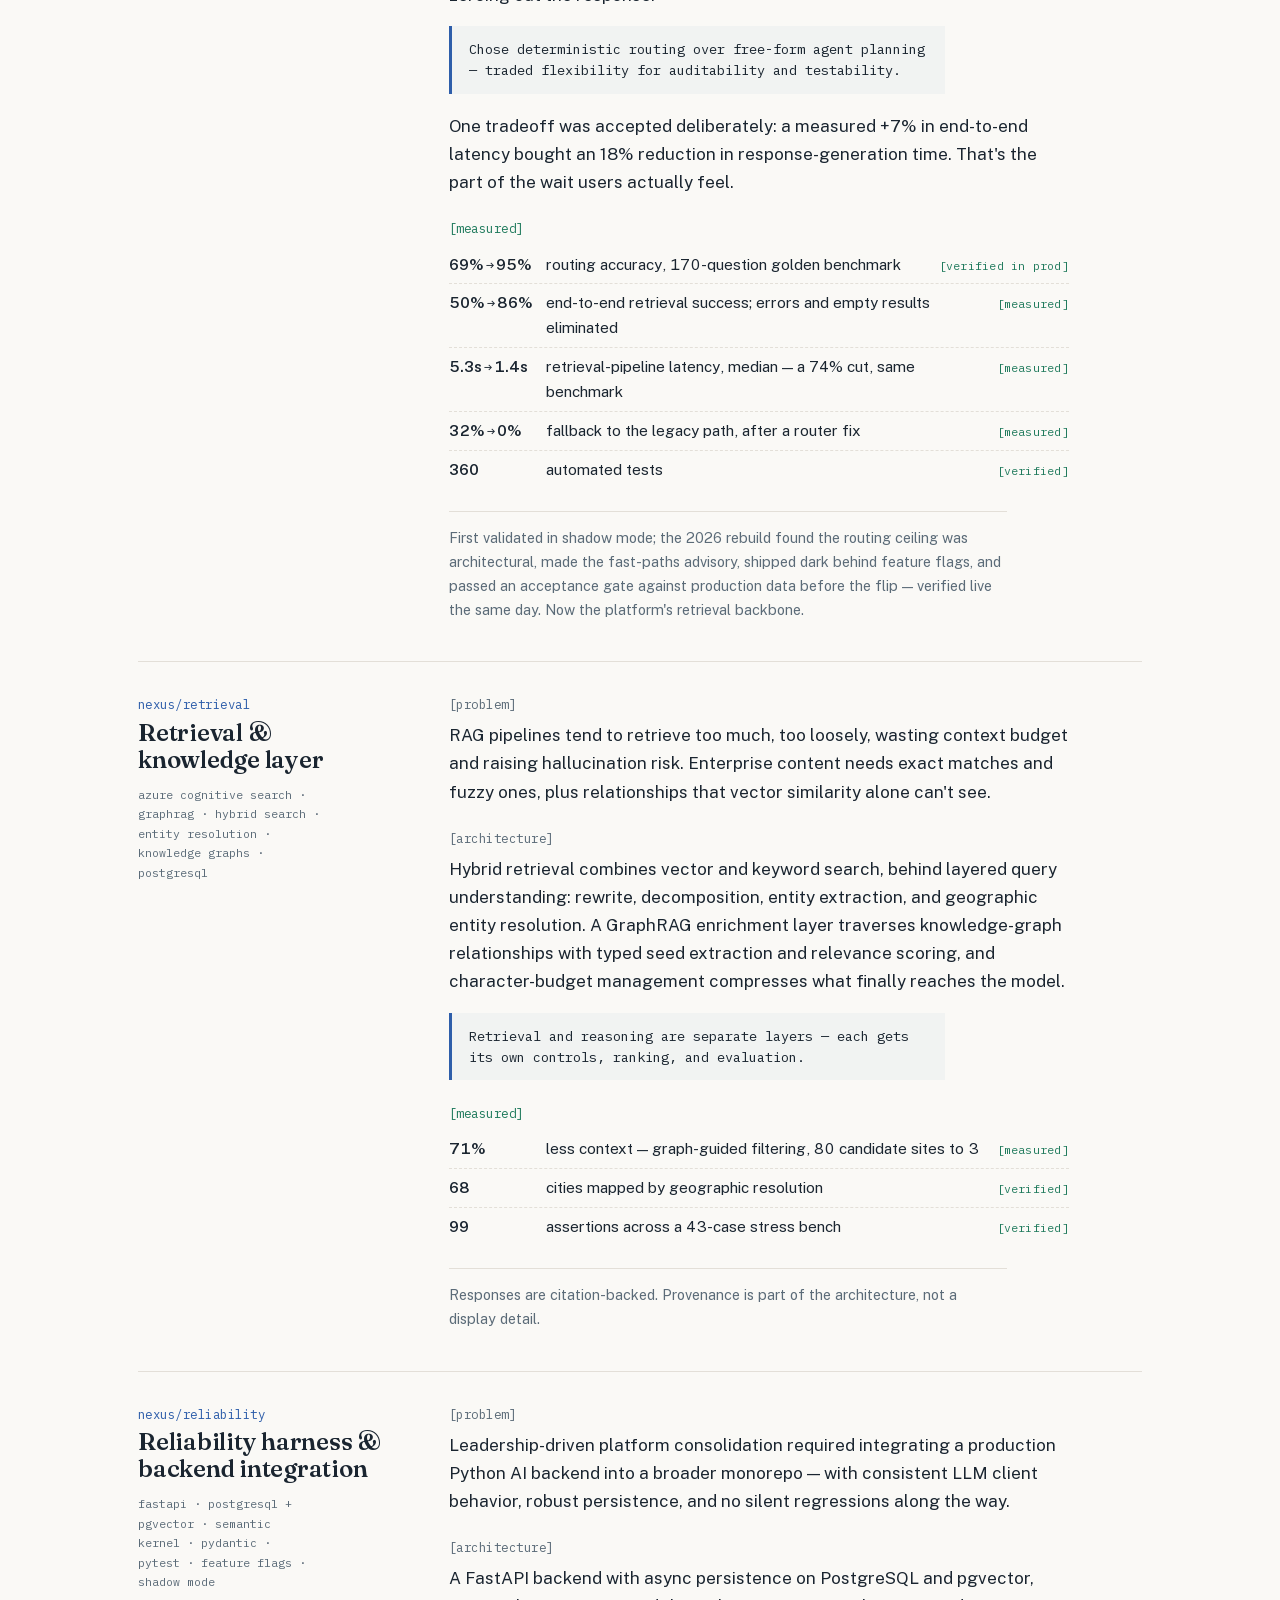
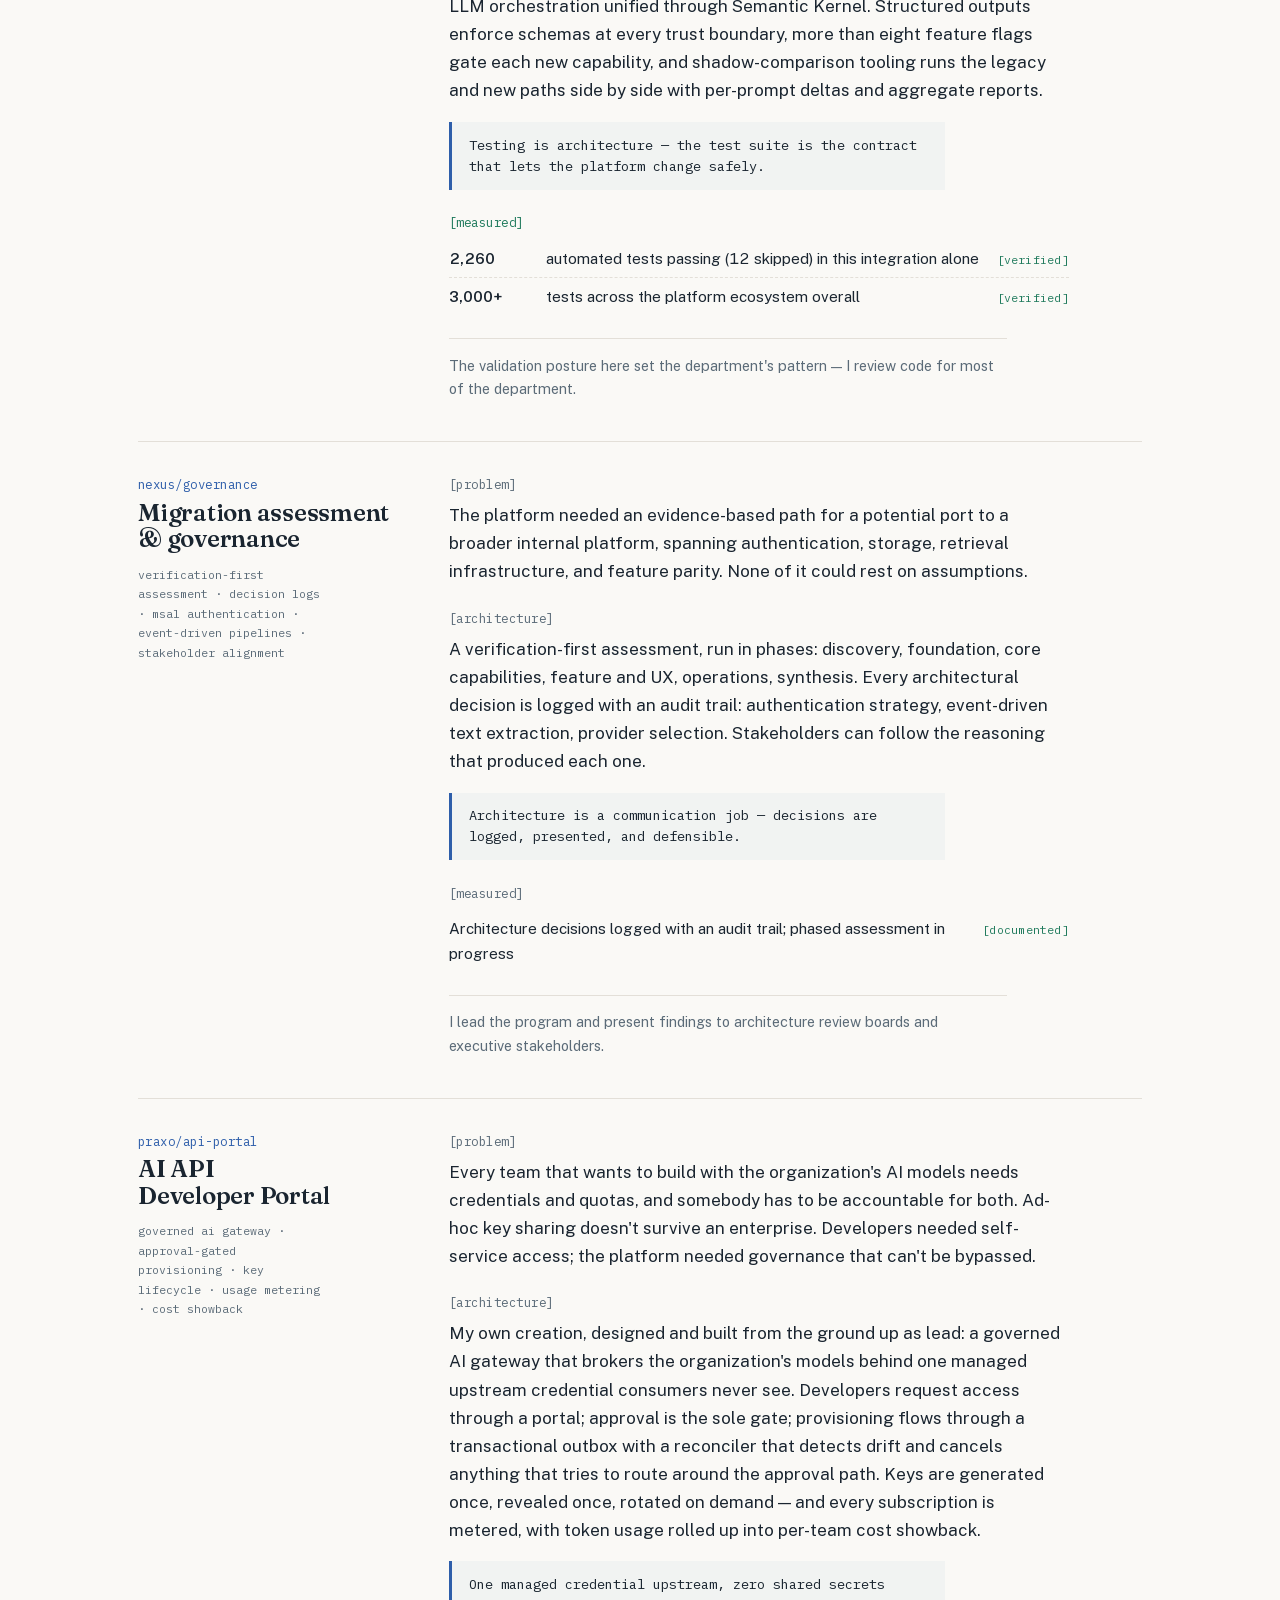
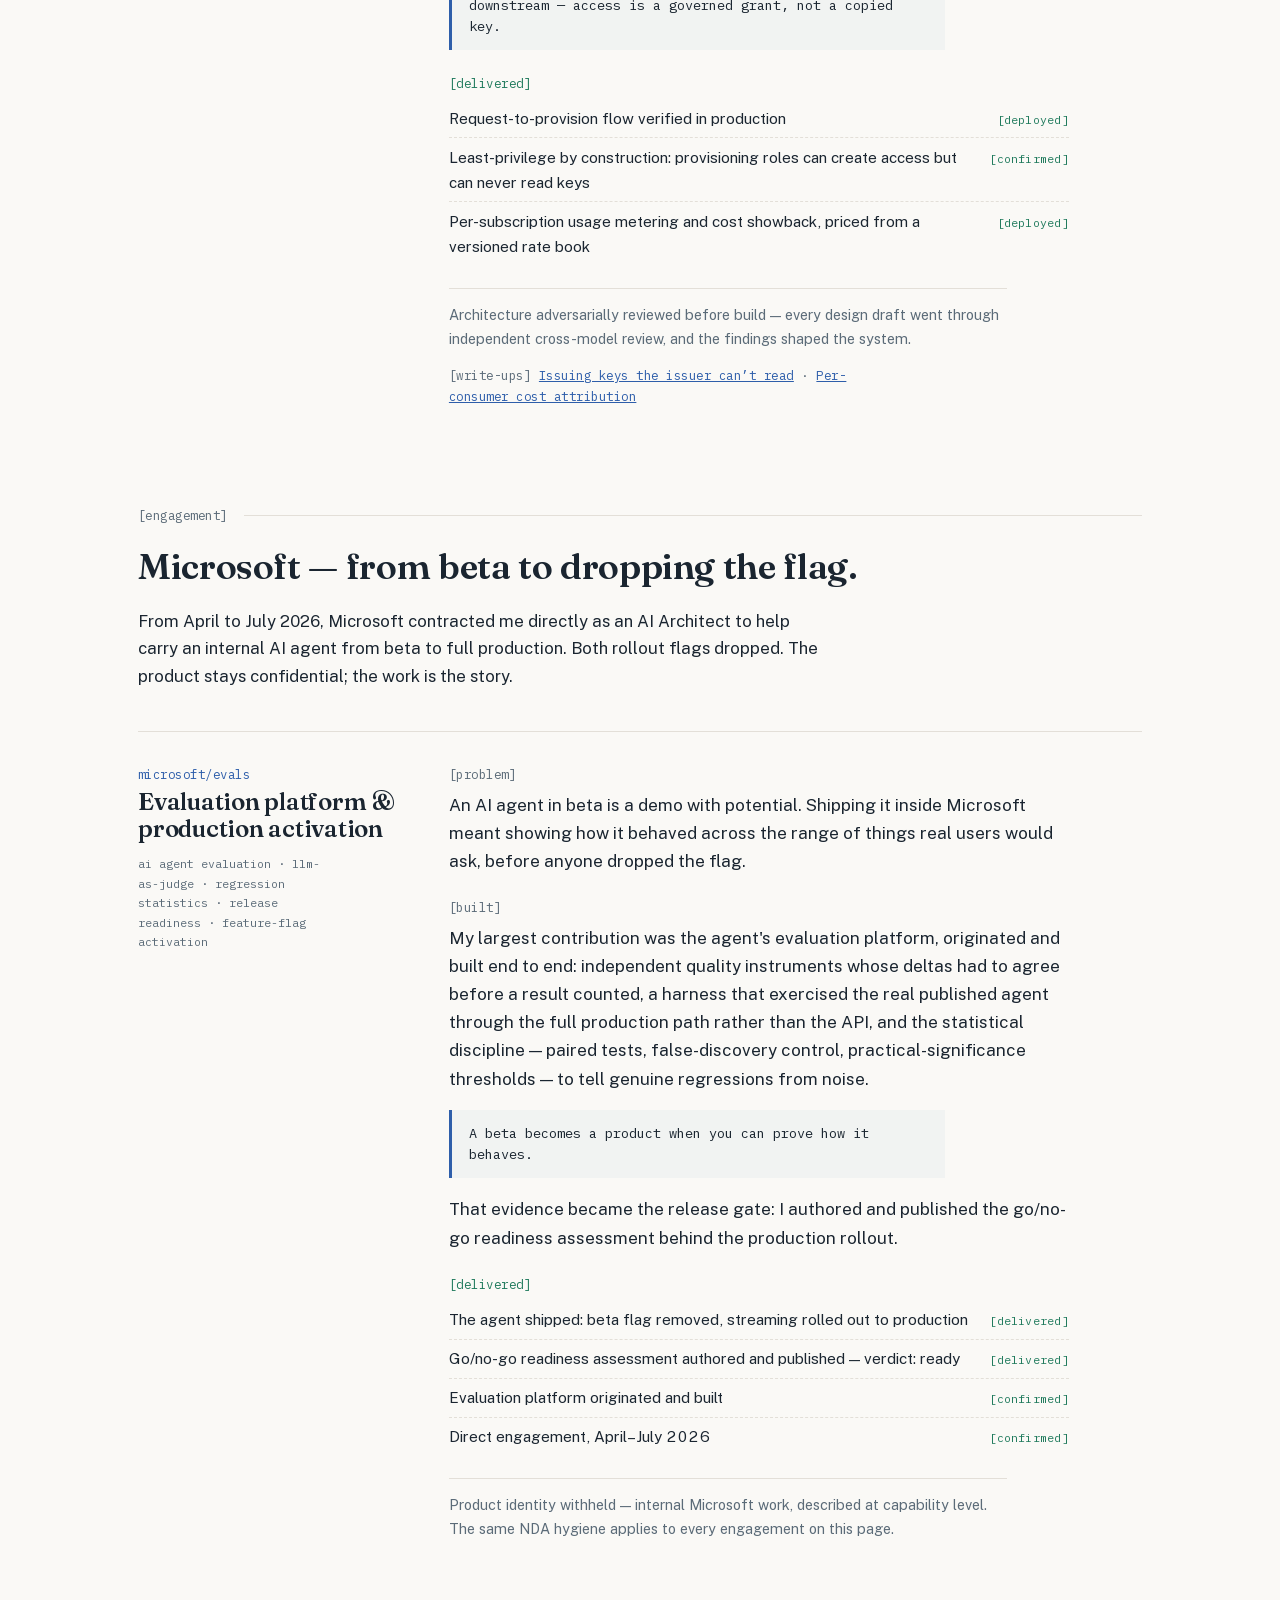
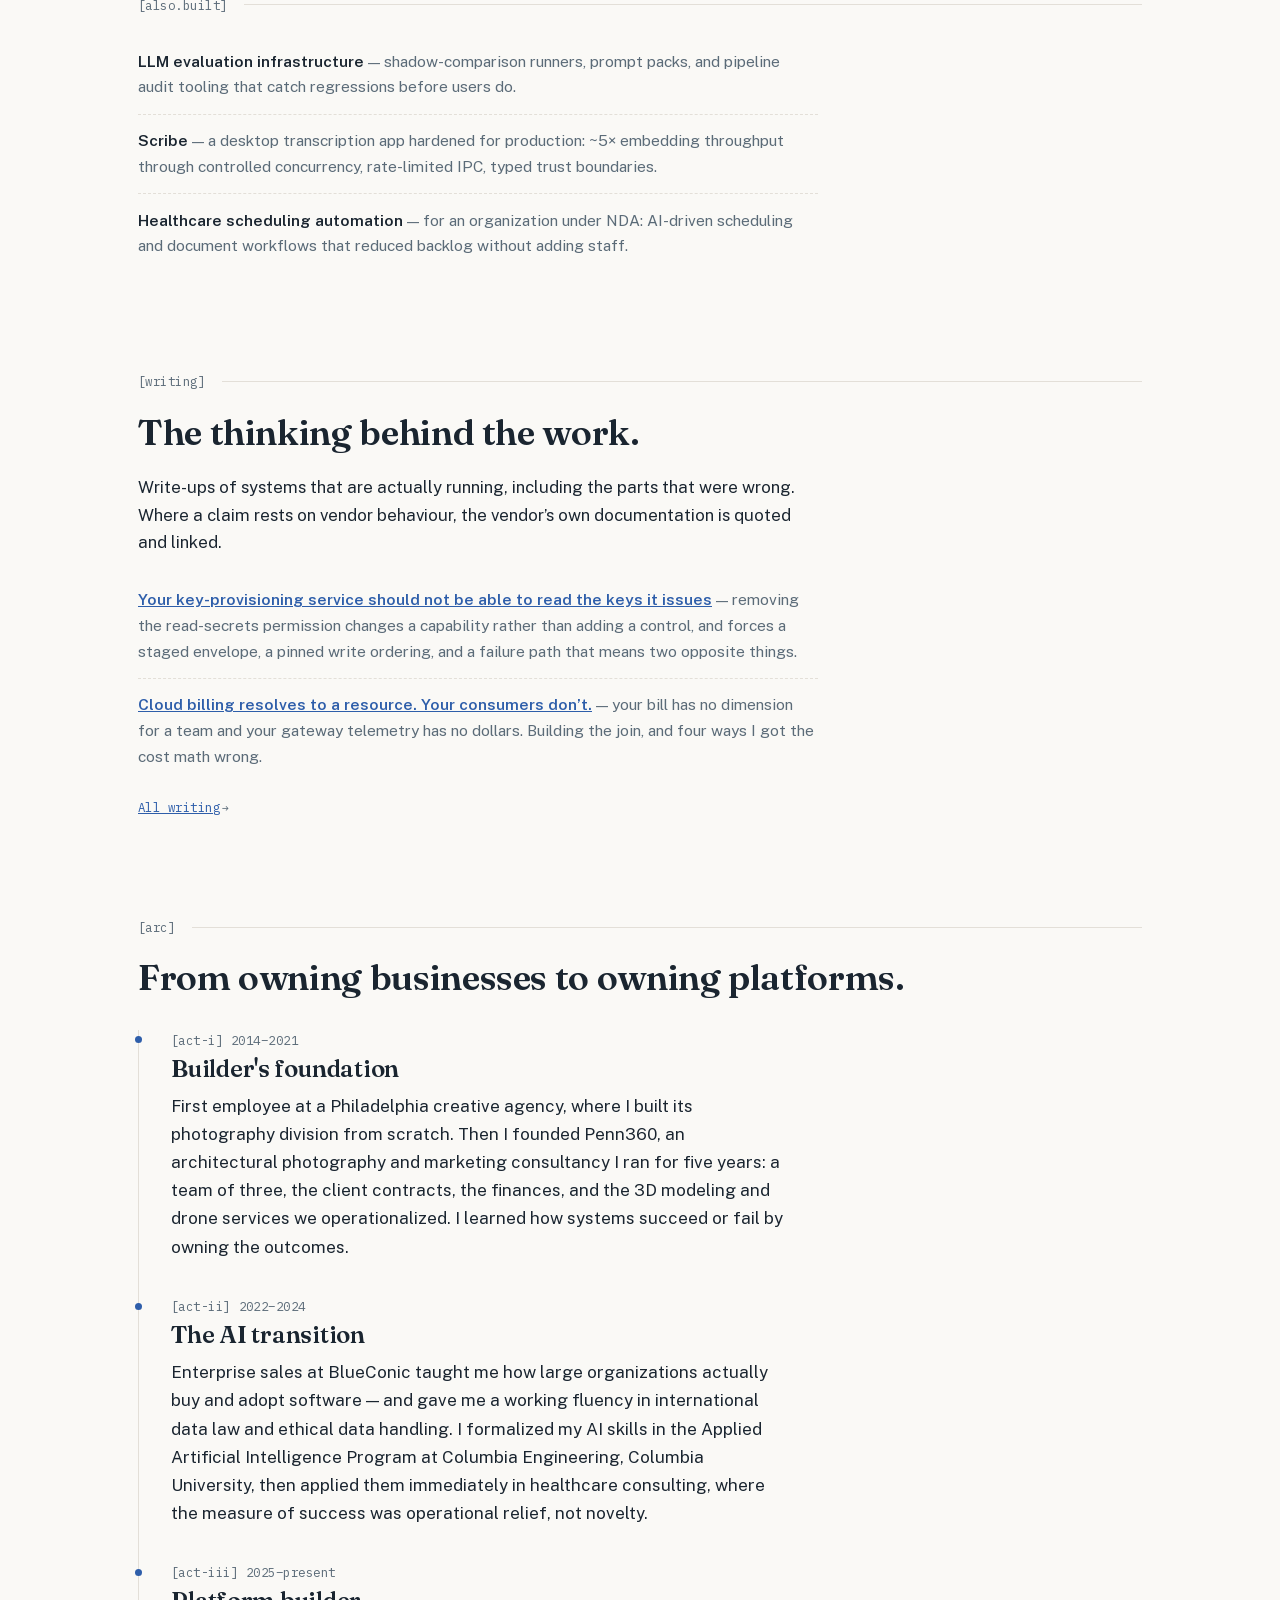
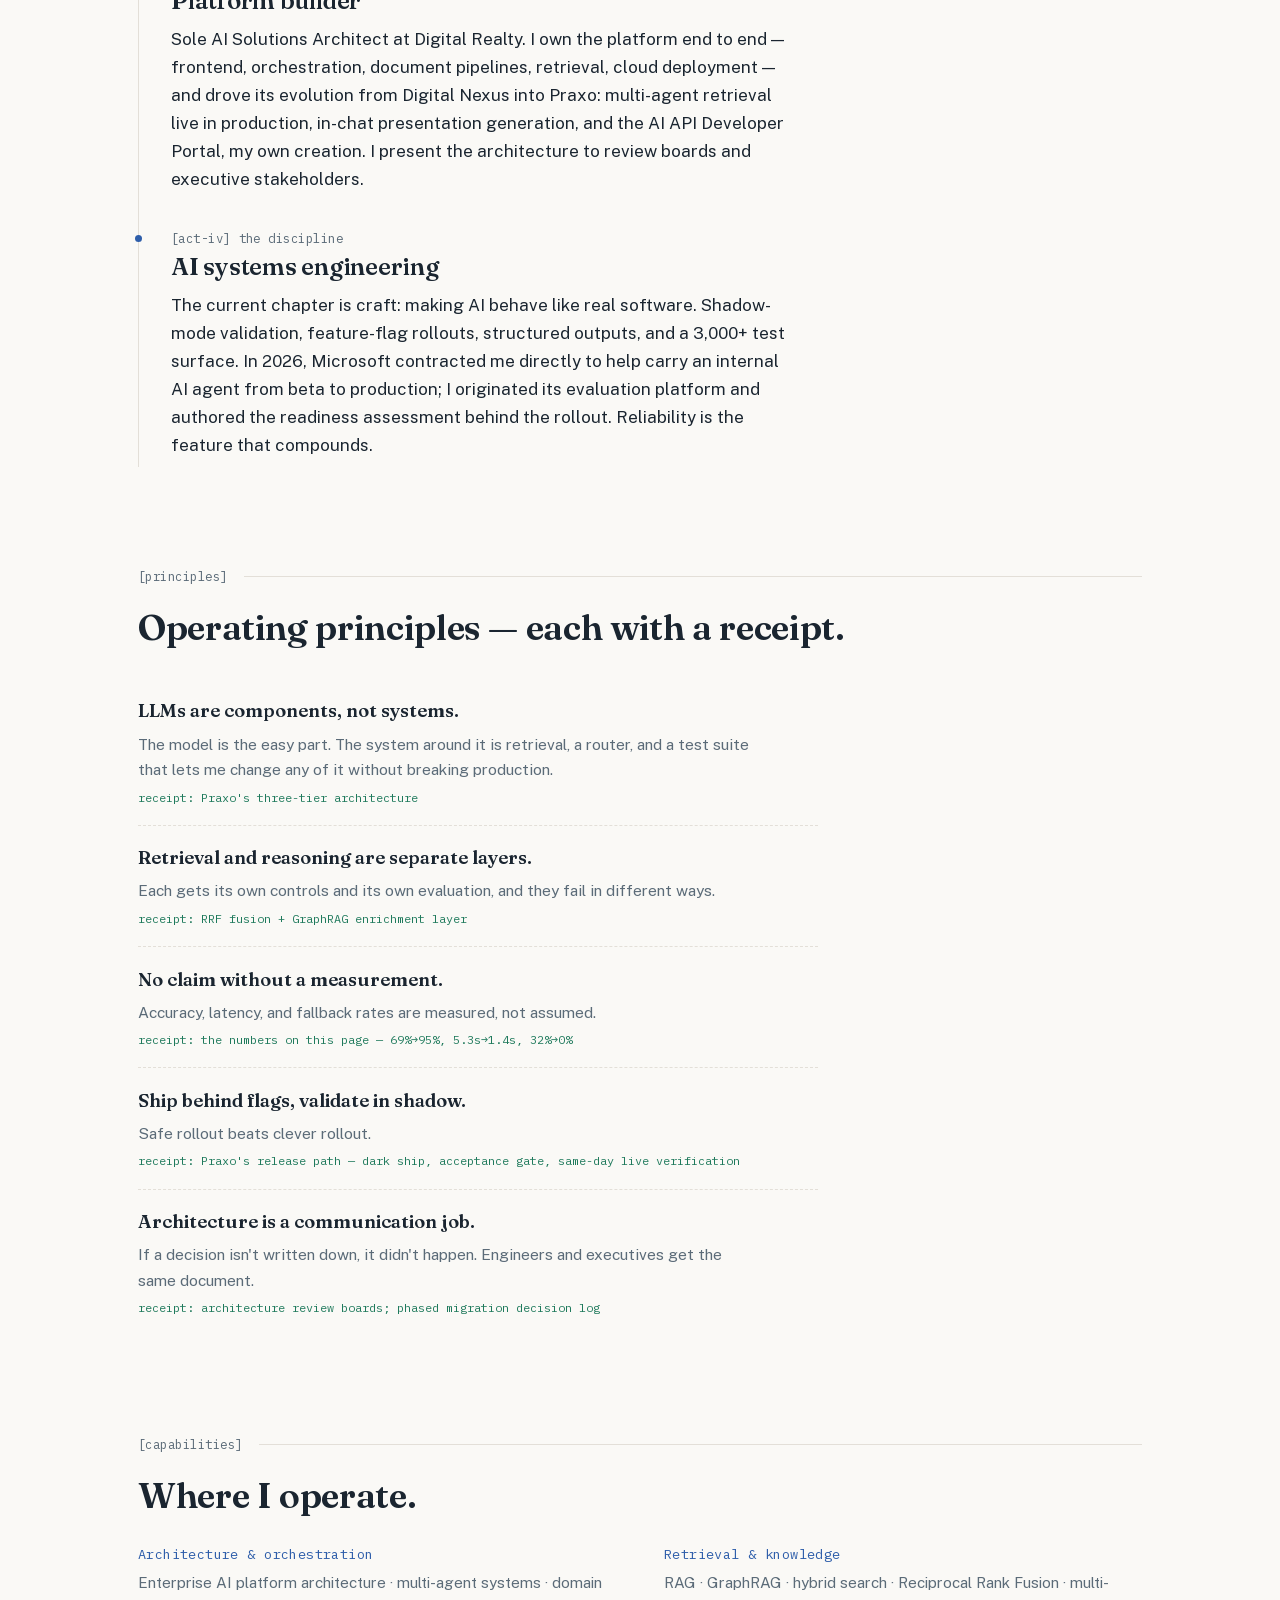
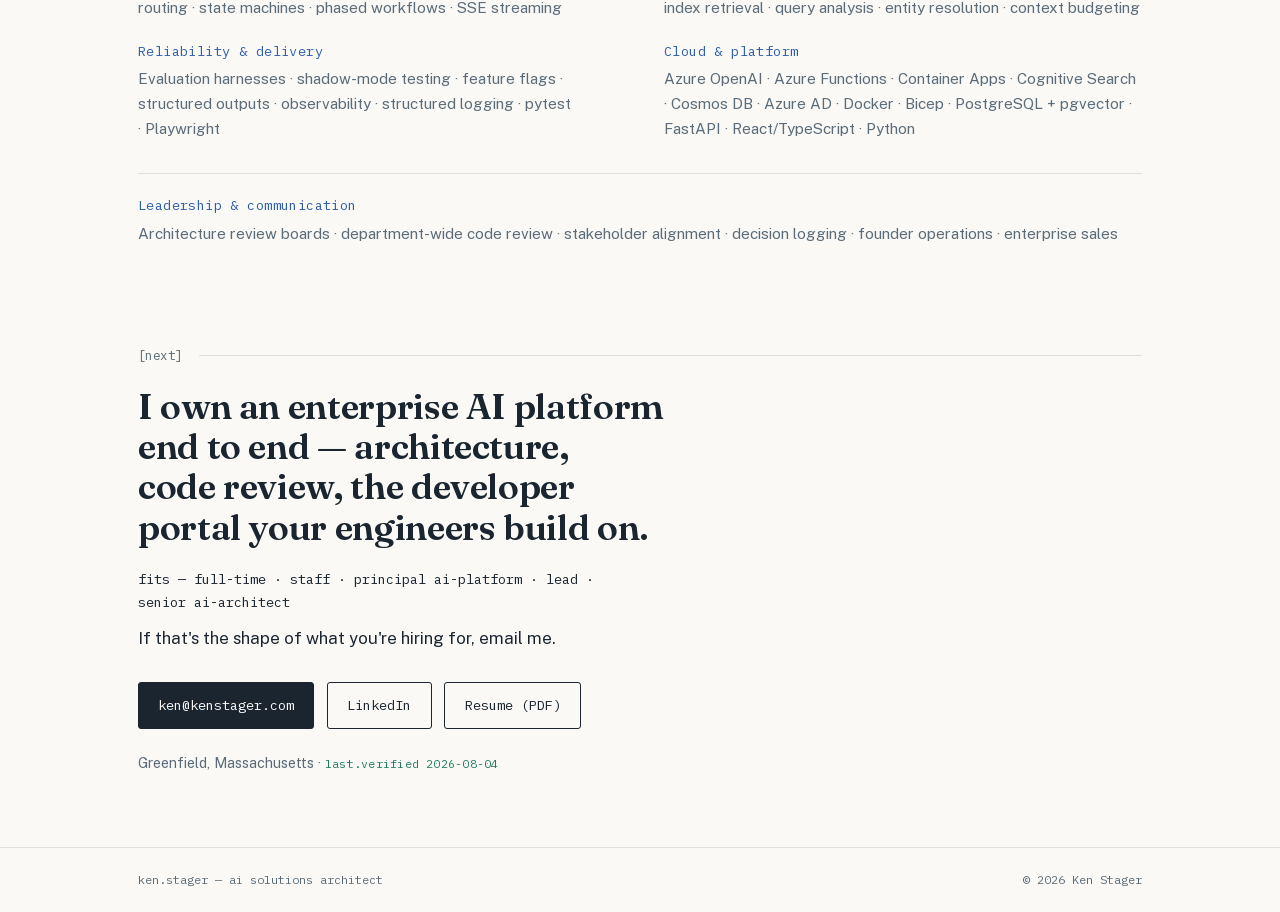
==== commit 61c8b4ac: "Retrieval and Snapped lists: figure-led rows, one figure each The last commit fixed the routing list" ====
--- a/index.html
+++ b/index.html
@@ -274,8 +274,9 @@
           <div class="case-block">
             <p class="case-label is-proof">[measured]</p>
             <ul class="measured-list">
-              <li>Graph-guided filtering narrowed 80 candidate sites to 3 relevant matches — a <strong>71%</strong> reduction in context size <span class="tag">[measured]</span></li>
-              <li>Geographic resolution maps <strong>68 cities</strong>, validated by a 43-case stress bench with 99 assertions <span class="tag">[verified]</span></li>
+              <li class="is-figure"><strong>71%</strong> less context — graph-guided filtering, 80 candidate sites to 3 <span class="tag">[measured]</span></li>
+              <li class="is-figure"><strong>68</strong> cities mapped by geographic resolution <span class="tag">[verified]</span></li>
+              <li class="is-figure"><strong>99</strong> assertions across a 43-case stress bench <span class="tag">[verified]</span></li>
             </ul>
           </div>
           <p class="case-receipt">Responses are citation-backed. Provenance is part of the architecture, not a display detail.</p>
@@ -301,7 +302,7 @@
             <p class="case-label is-proof">[measured]</p>
             <ul class="measured-list">
               <li class="is-figure"><strong>2,260</strong> automated tests passing (12 skipped) in this integration alone <span class="tag">[verified]</span></li>
-              <li>Part of a <strong>3,000+</strong> test surface across the platform ecosystem <span class="tag">[verified]</span></li>
+              <li class="is-figure"><strong>3,000+</strong> tests across the platform ecosystem overall <span class="tag">[verified]</span></li>
             </ul>
           </div>
           <p class="case-receipt">The validation posture here set the department's pattern — I review code for most of the department.</p>
